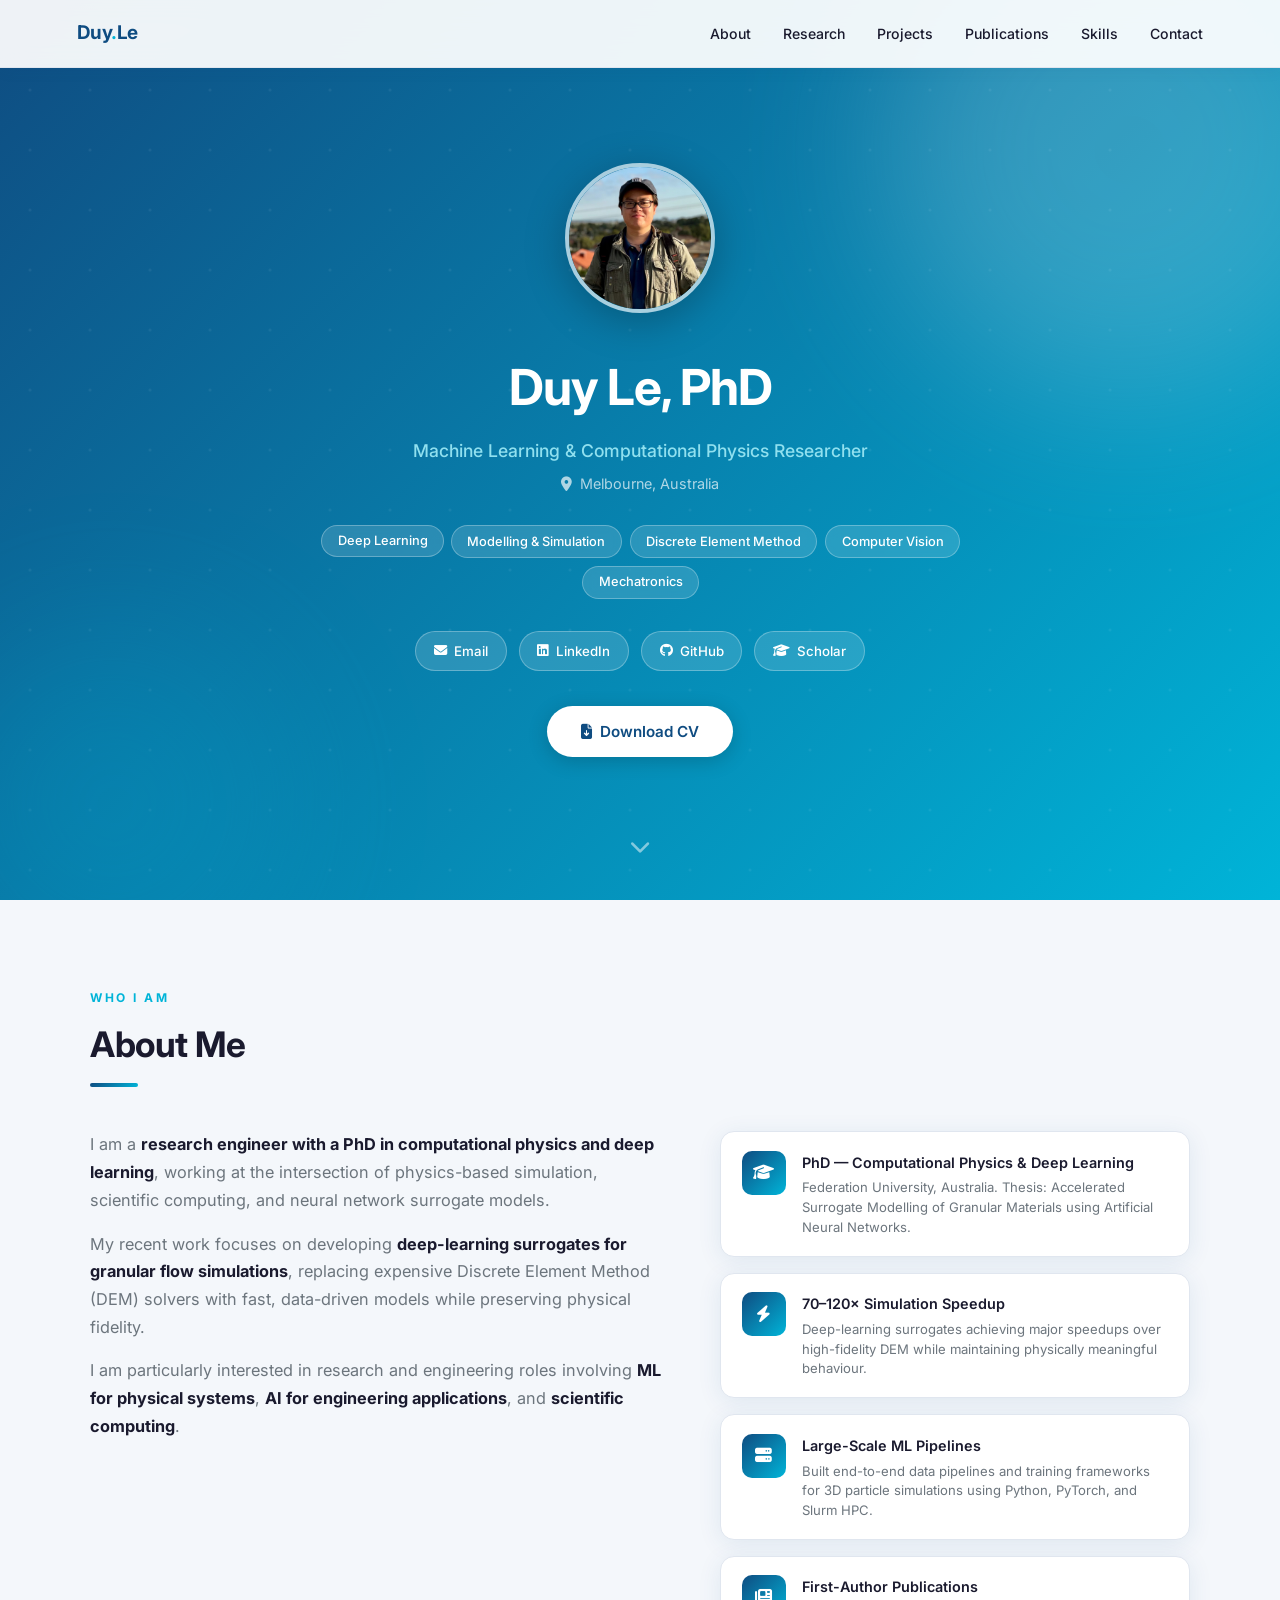
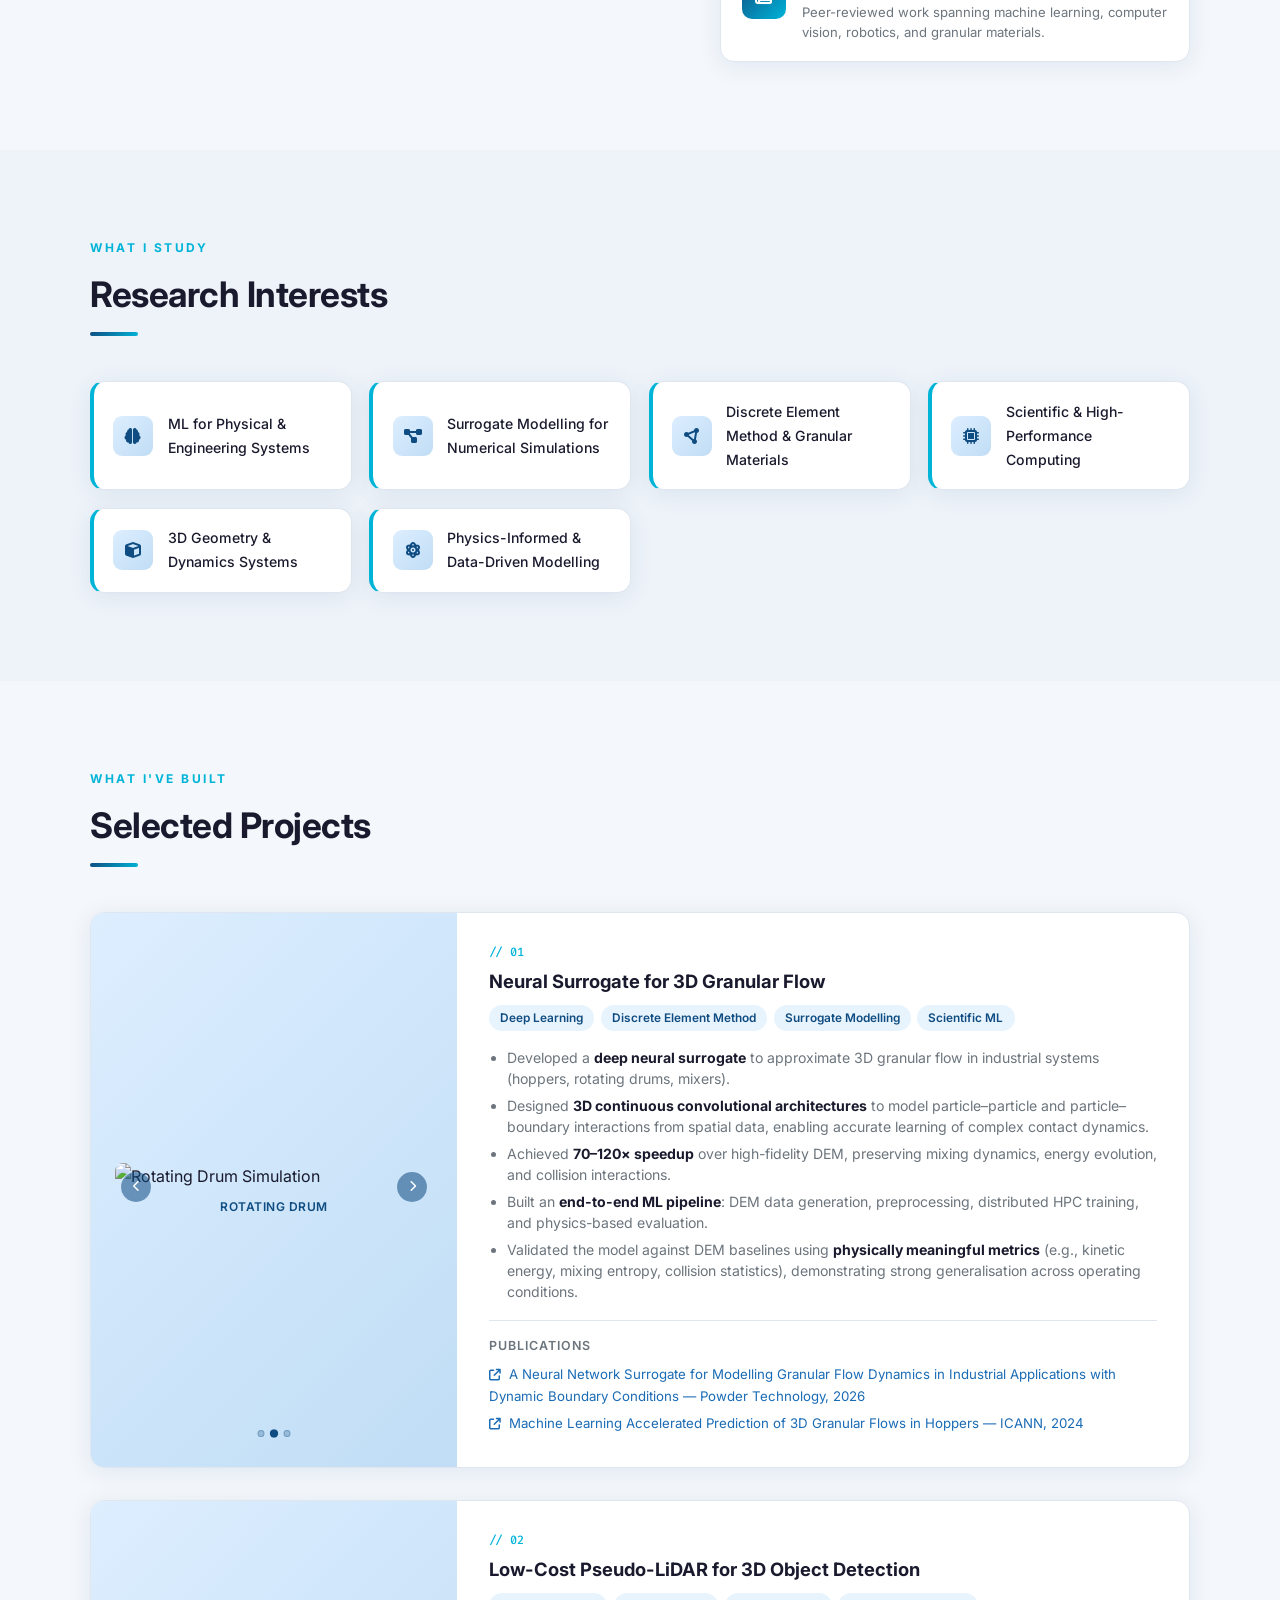
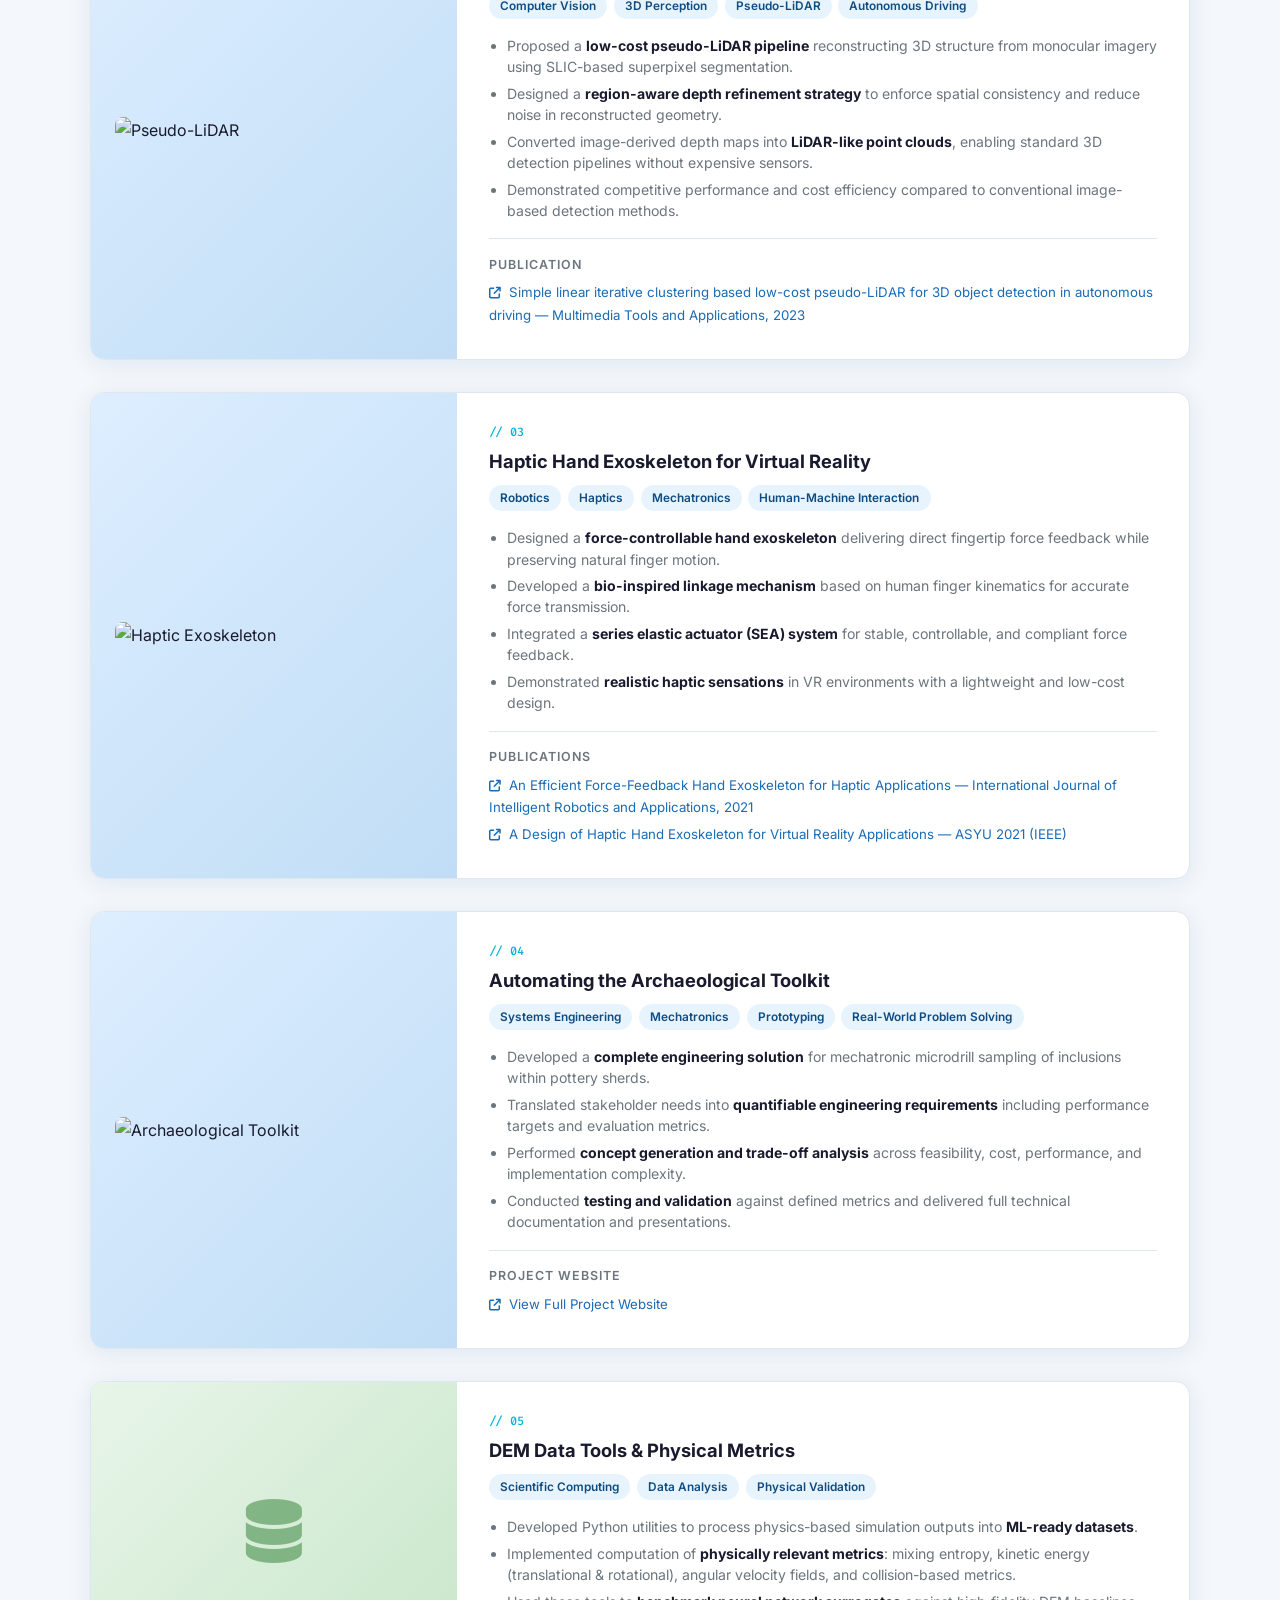
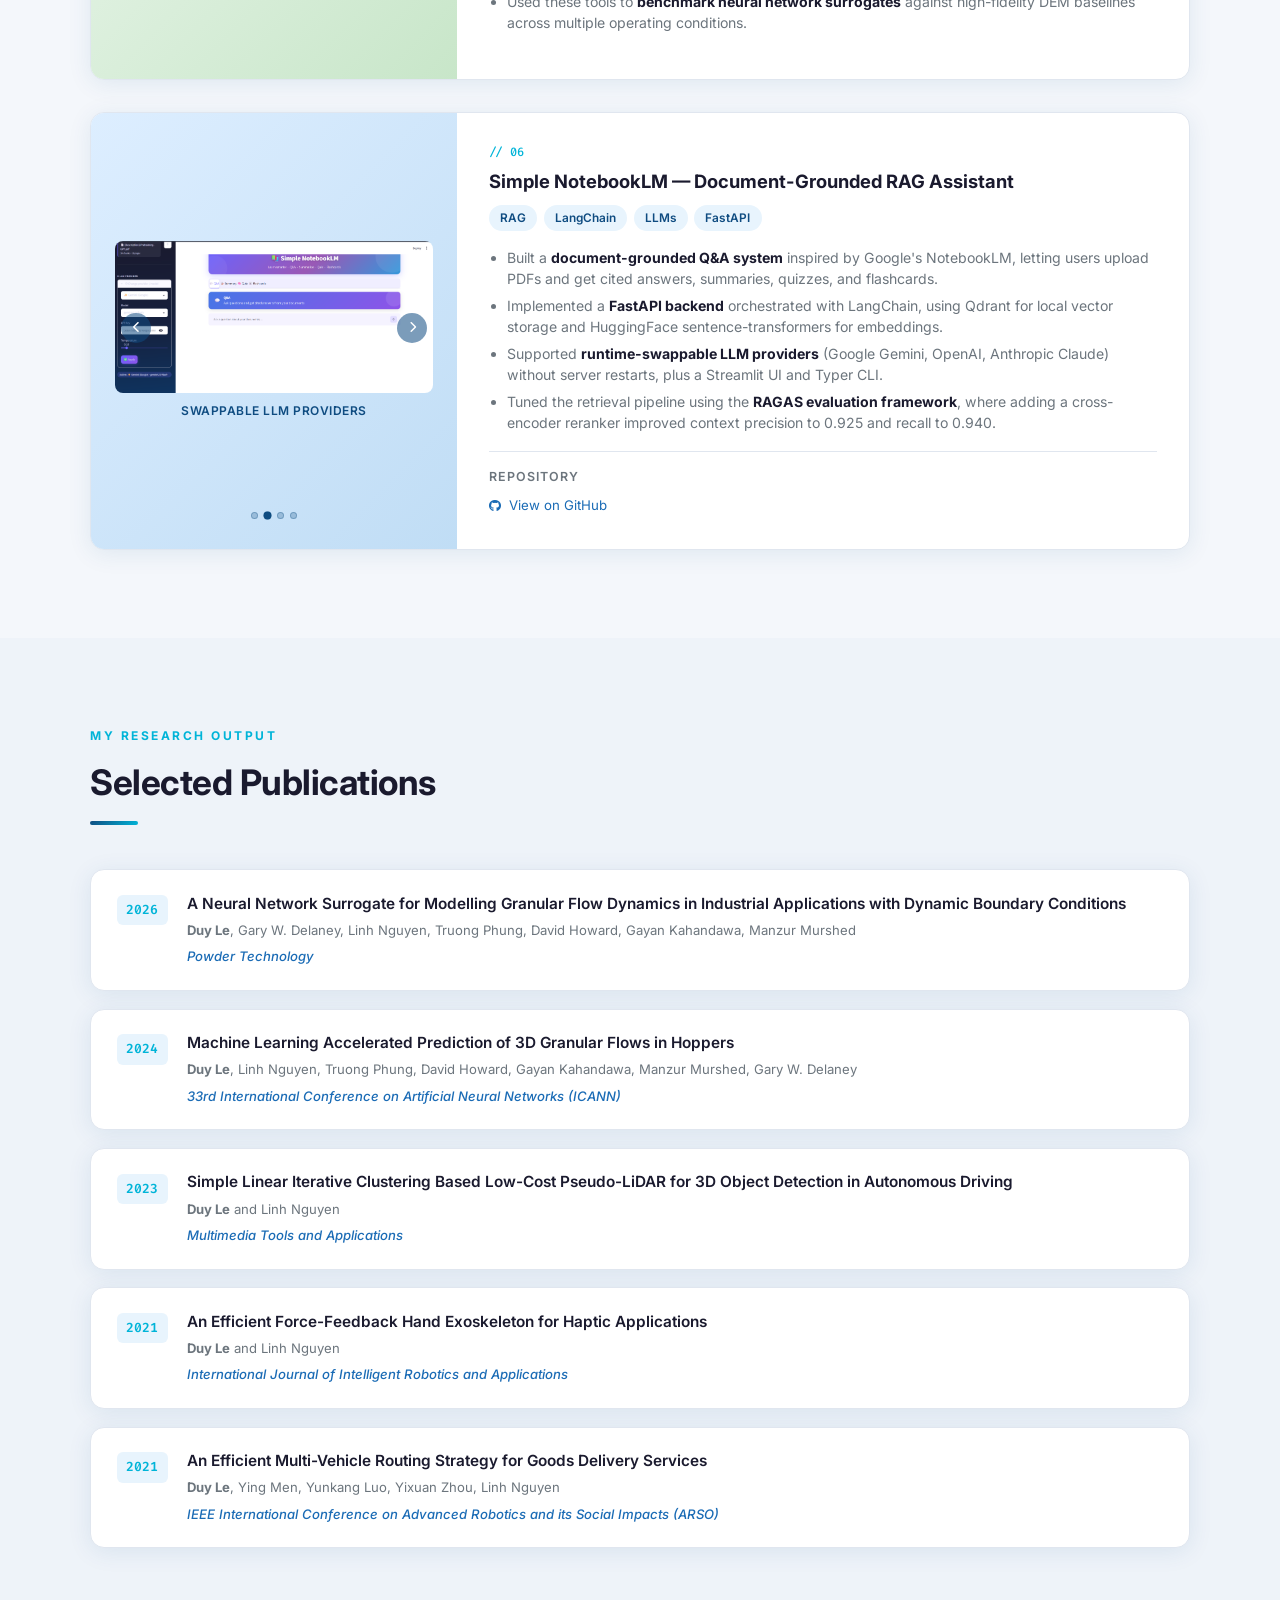
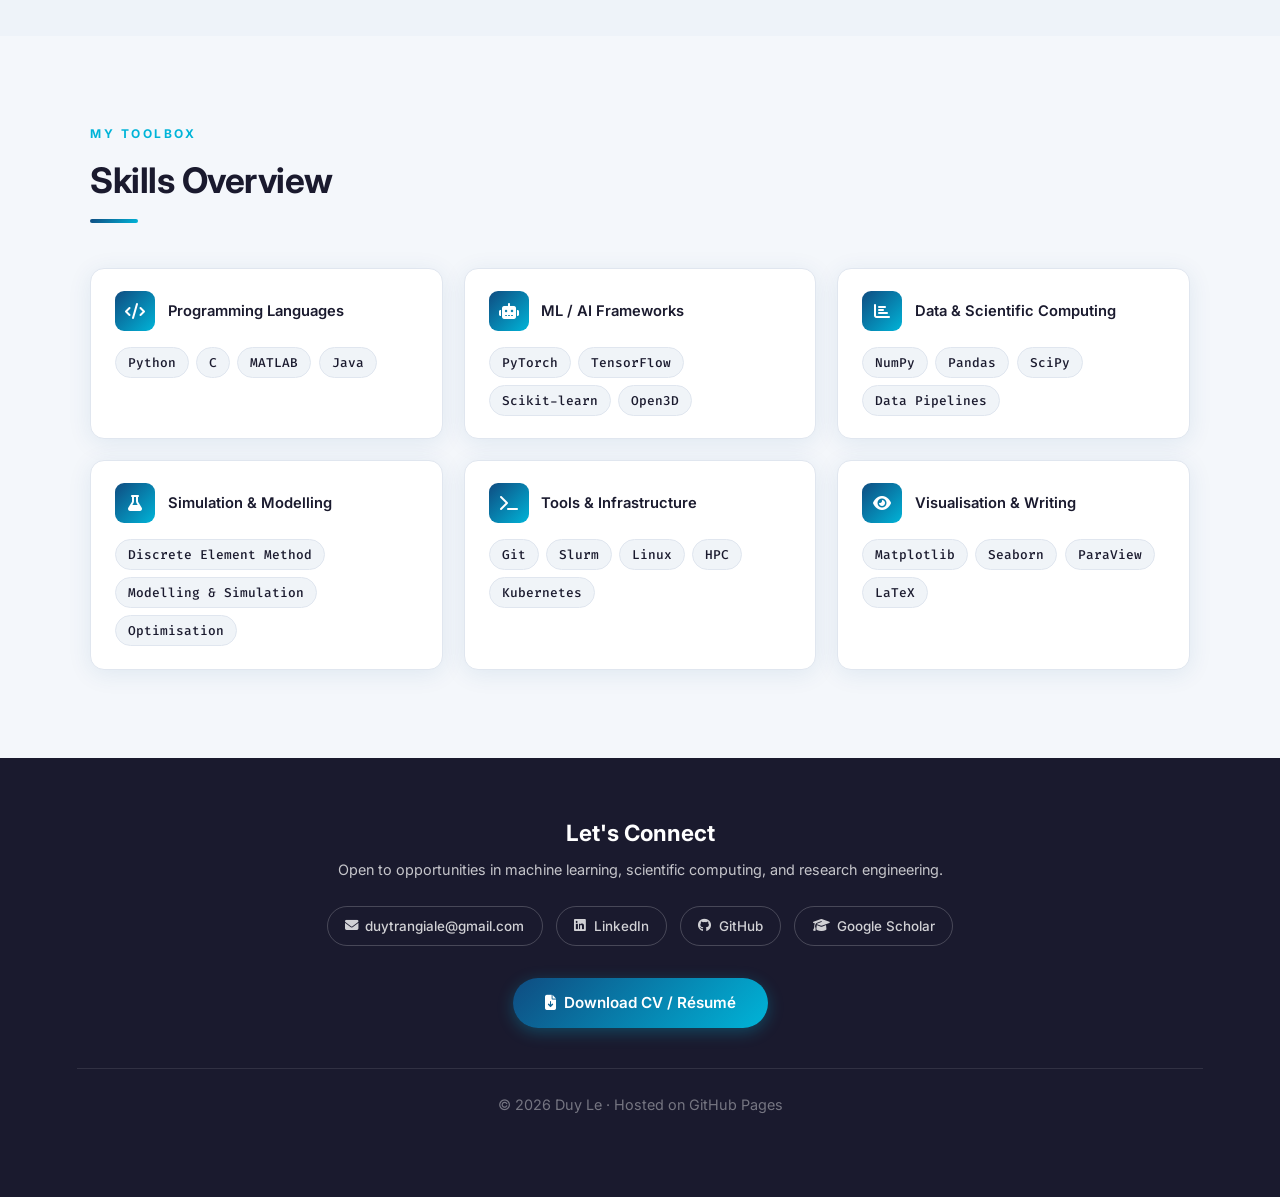
==== index.html @ 40721f09 "update projects" ====
<!DOCTYPE html>
<html lang="en">
<head>
  <meta charset="UTF-8" />
  <meta name="viewport" content="width=device-width, initial-scale=1.0"/>
  <title>Duy Le | ML & Computational Physics Researcher</title>
  <link rel="preconnect" href="https://fonts.googleapis.com">
  <link href="https://fonts.googleapis.com/css2?family=Inter:wght@300;400;500;600;700&family=Fira+Code:wght@400;500&display=swap" rel="stylesheet">
  <link rel="stylesheet" href="https://cdnjs.cloudflare.com/ajax/libs/font-awesome/6.4.0/css/all.min.css">

  <style>
    /* ========== RESET & VARIABLES ========== */
    *, *::before, *::after { box-sizing: border-box; margin: 0; padding: 0; }

    :root {
      --primary:       #0f4c81;
      --primary-light: #1a6bb5;
      --accent:        #00b4d8;
      --accent-soft:   #90e0ef;
      --bg:            #f4f7fb;
      --bg-card:       #ffffff;
      --text:          #1a1a2e;
      --text-muted:    #6c757d;
      --border:        #e0e6ef;
      --gradient:      linear-gradient(135deg, #0f4c81 0%, #00b4d8 100%);
      --shadow:        0 4px 24px rgba(15, 76, 129, 0.09);
      --shadow-hover:  0 8px 36px rgba(15, 76, 129, 0.17);
      --radius:        14px;
      --nav-height:    68px;
    }

    html { scroll-behavior: smooth; }

    body {
      font-family: 'Inter', sans-serif;
      background: var(--bg);
      color: var(--text);
      line-height: 1.7;
    }

    /* ========== CAROUSEL ========== */
    .carousel {
      position: relative;
      width: 100%;
      height: 100%;
      min-height: 220px;
      overflow: hidden;
      border-radius: 8px;
      display: flex;
      align-items: center;
      justify-content: center;
    }
    
    .carousel-slides {
      width: 100%;
      height: 100%;
      position: relative;
    }
    
    .carousel-slide {
      display: none;
      flex-direction: column;
      align-items: center;
      justify-content: center;
      width: 100%;
      height: 100%;
      animation: fadeSlide 0.4s ease;
    }
    .carousel-slide.active { display: flex; }
    
    @keyframes fadeSlide {
      from { opacity: 0; transform: scale(0.97); }
      to   { opacity: 1; transform: scale(1); }
    }
    
    .carousel-slide img {
      width: 100%;
      max-height: 185px;
      object-fit: cover;
      border-radius: 7px;
    }
    
    .carousel-caption {
      margin-top: 0.45rem;
      font-size: 0.75rem;
      font-weight: 600;
      color: var(--primary);
      letter-spacing: 0.5px;
      text-transform: uppercase;
    }
    
    .carousel-btn {
      position: absolute;
      top: 50%;
      transform: translateY(-60%);
      background: rgba(15, 76, 129, 0.55);
      color: #fff;
      border: none;
      border-radius: 50%;
      width: 30px; height: 30px;
      cursor: pointer;
      display: flex; align-items: center; justify-content: center;
      font-size: 0.72rem;
      transition: background 0.2s, transform 0.2s;
      z-index: 3;
    }
    .carousel-btn:hover {
      background: rgba(15, 76, 129, 0.85);
      transform: translateY(-60%) scale(1.1);
    }
    .carousel-prev { left: 6px; }
    .carousel-next { right: 6px; }
    
    .carousel-dots {
      position: absolute;
      bottom: 6px;
      left: 50%;
      transform: translateX(-50%);
      display: flex;
      gap: 6px;
      z-index: 3;
    }
    .carousel-dot {
      width: 7px; height: 7px;
      border-radius: 50%;
      background: rgba(15, 76, 129, 0.25);
      cursor: pointer;
      transition: background 0.2s, transform 0.2s;
      border: 1px solid rgba(15, 76, 129, 0.3);
    }
    .carousel-dot.active {
      background: var(--primary);
      transform: scale(1.2);
    }
    .carousel-dot:hover { background: var(--accent); }

    /* ========== NAVBAR ========== */
    nav {
      position: fixed;
      top: 0; left: 0; right: 0;
      z-index: 1000;
      height: var(--nav-height);
      background: rgba(255,255,255,0.93);
      backdrop-filter: blur(14px);
      border-bottom: 1px solid var(--border);
      display: flex;
      align-items: center;
      justify-content: space-between;
      padding: 0 6%;
      box-shadow: 0 2px 16px rgba(15,76,129,0.06);
      transition: box-shadow 0.3s;
    }

    .nav-logo {
      font-weight: 700;
      font-size: 1.18rem;
      color: var(--primary);
      text-decoration: none;
      letter-spacing: -0.5px;
    }
    .nav-logo span { color: var(--accent); }

    .nav-links { display: flex; gap: 2rem; list-style: none; }
    .nav-links a {
      color: var(--text);
      text-decoration: none;
      font-size: 0.88rem;
      font-weight: 500;
      transition: color 0.2s;
      position: relative;
      padding-bottom: 2px;
    }
    .nav-links a::after {
      content: '';
      position: absolute;
      bottom: -2px; left: 0; right: 0;
      height: 2px;
      background: var(--accent);
      transform: scaleX(0);
      transform-origin: left;
      transition: transform 0.25s;
    }
    .nav-links a:hover { color: var(--accent); }
    .nav-links a:hover::after { transform: scaleX(1); }

    .nav-hamburger {
      display: none;
      flex-direction: column;
      gap: 5px;
      cursor: pointer;
      background: none;
      border: none;
      padding: 4px;
    }
    .nav-hamburger span {
      display: block;
      width: 24px; height: 2px;
      background: var(--text);
      border-radius: 2px;
      transition: 0.3s;
    }

    /* ========== HERO ========== */
    .hero {
      min-height: 100vh;
      background: var(--gradient);
      display: flex;
      align-items: center;
      justify-content: center;
      text-align: center;
      padding: calc(var(--nav-height) + 3rem) 5% 6rem;
      position: relative;
      overflow: hidden;
    }

    .hero::before {
      content: '';
      position: absolute;
      inset: 0;
      background: url("data:image/svg+xml,%3Csvg width='60' height='60' viewBox='0 0 60 60' xmlns='http://www.w3.org/2000/svg'%3E%3Cg fill='none'%3E%3Ccircle cx='30' cy='30' r='1.5' fill='%23ffffff' fill-opacity='0.06'/%3E%3C/g%3E%3C/svg%3E");
    }

    .hero-blob {
      position: absolute;
      border-radius: 50%;
      filter: blur(80px);
      opacity: 0.18;
    }
    .hero-blob-1 { width: 500px; height: 500px; background: #fff; top: -100px; right: -100px; }
    .hero-blob-2 { width: 350px; height: 350px; background: #00b4d8; bottom: -80px; left: -60px; }

    .hero-content { position: relative; z-index: 1; max-width: 760px; }

    .hero-avatar {
      width: 150px; height: 150px;
      border-radius: 50%;
      border: 4px solid rgba(255,255,255,0.65);
      box-shadow: 0 8px 40px rgba(0,0,0,0.25);
      margin-bottom: 1.5rem;
      object-fit: cover;
      transition: transform 0.3s;
    }
    .hero-avatar:hover { transform: scale(1.04); }

    .hero h1 {
      font-size: clamp(2rem, 5vw, 3.1rem);
      font-weight: 700;
      color: #fff;
      margin-bottom: 0.4rem;
      letter-spacing: -1px;
    }

    .hero-title {
      font-size: 1.1rem;
      color: var(--accent-soft);
      font-weight: 500;
      margin-bottom: 0.4rem;
    }

    .hero-location {
      color: rgba(255,255,255,0.68);
      font-size: 0.9rem;
      margin-bottom: 1.8rem;
    }
    .hero-location i { margin-right: 4px; }

    .hero-badges {
      display: flex;
      flex-wrap: wrap;
      gap: 0.5rem;
      justify-content: center;
      margin-bottom: 2rem;
    }

    .badge {
      background: rgba(255,255,255,0.14);
      color: #fff;
      border: 1px solid rgba(255,255,255,0.28);
      padding: 0.28rem 0.95rem;
      border-radius: 999px;
      font-size: 0.8rem;
      font-weight: 500;
      backdrop-filter: blur(6px);
    }

    .hero-socials {
      display: flex;
      gap: 0.75rem;
      justify-content: center;
      flex-wrap: wrap;
      margin-bottom: 2.2rem;
    }

    .social-btn {
      display: inline-flex;
      align-items: center;
      gap: 0.45rem;
      background: rgba(255,255,255,0.14);
      color: #fff;
      text-decoration: none;
      padding: 0.5rem 1.1rem;
      border-radius: 999px;
      font-size: 0.83rem;
      font-weight: 500;
      border: 1px solid rgba(255,255,255,0.28);
      transition: background 0.2s, transform 0.2s;
    }
    .social-btn:hover { background: rgba(255,255,255,0.26); transform: translateY(-2px); }

    .hero-cta {
      display: inline-flex;
      align-items: center;
      gap: 0.5rem;
      background: #fff;
      color: var(--primary);
      text-decoration: none;
      padding: 0.78rem 2.1rem;
      border-radius: 999px;
      font-weight: 600;
      font-size: 0.95rem;
      box-shadow: 0 4px 20px rgba(0,0,0,0.18);
      transition: transform 0.2s, box-shadow 0.2s;
    }
    .hero-cta:hover { transform: translateY(-2px); box-shadow: 0 8px 28px rgba(0,0,0,0.22); }

    .scroll-indicator {
      position: absolute;
      bottom: 2.2rem;
      left: 50%;
      transform: translateX(-50%);
      color: rgba(255,255,255,0.5);
      font-size: 1.3rem;
      animation: bounce 2s infinite;
    }
    @keyframes bounce {
      0%, 100% { transform: translateX(-50%) translateY(0); }
      50%       { transform: translateX(-50%) translateY(9px); }
    }

    /* ========== SECTION BASE ========== */
    section { padding: 5.5rem 6%; }
    .section-inner { max-width: 1100px; margin: 0 auto; }

    .section-label {
      font-size: 0.75rem;
      font-weight: 700;
      text-transform: uppercase;
      letter-spacing: 2.5px;
      color: var(--accent);
      margin-bottom: 0.4rem;
    }

    .section-title {
      font-size: clamp(1.6rem, 3vw, 2.2rem);
      font-weight: 700;
      color: var(--text);
      margin-bottom: 0.5rem;
      letter-spacing: -0.5px;
    }

    .section-divider {
      width: 48px; height: 4px;
      background: var(--gradient);
      border-radius: 2px;
      margin-bottom: 2.8rem;
    }

    .alt-bg { background: #eef3f9; }

    /* ========== ABOUT ========== */
    .about-grid {
      display: grid;
      grid-template-columns: 1.1fr 0.9fr;
      gap: 3.5rem;
      align-items: start;
    }

    .about-text p {
      color: var(--text-muted);
      margin-bottom: 1rem;
      font-size: 1.02rem;
    }
    .about-text strong { color: var(--text); }

    .about-highlights { display: flex; flex-direction: column; gap: 1rem; }

    .highlight-card {
      background: var(--bg-card);
      border: 1px solid var(--border);
      border-radius: var(--radius);
      padding: 1.15rem 1.3rem;
      display: flex;
      align-items: flex-start;
      gap: 1rem;
      box-shadow: var(--shadow);
      transition: transform 0.2s, box-shadow 0.2s;
    }
    .highlight-card:hover { transform: translateY(-3px); box-shadow: var(--shadow-hover); }

    .highlight-icon {
      width: 44px; height: 44px;
      border-radius: 10px;
      background: var(--gradient);
      display: flex; align-items: center; justify-content: center;
      color: #fff; font-size: 1.05rem;
      flex-shrink: 0;
    }

    .highlight-card h4 { font-size: 0.9rem; font-weight: 600; color: var(--text); margin-bottom: 0.2rem; }
    .highlight-card p  { font-size: 0.82rem; color: var(--text-muted); line-height: 1.5; }

    /* ========== RESEARCH INTERESTS ========== */
    .interests-grid {
      display: grid;
      grid-template-columns: repeat(auto-fill, minmax(240px, 1fr));
      gap: 1.1rem;
    }

    .interest-card {
      background: var(--bg-card);
      border: 1px solid var(--border);
      border-left: 4px solid var(--accent);
      border-radius: var(--radius);
      padding: 1.1rem 1.2rem;
      display: flex;
      align-items: center;
      gap: 0.9rem;
      box-shadow: var(--shadow);
      transition: transform 0.2s, box-shadow 0.2s;
    }
    .interest-card:hover { transform: translateY(-3px); box-shadow: var(--shadow-hover); }

    .interest-icon {
      width: 40px; height: 40px;
      border-radius: 9px;
      background: linear-gradient(135deg, #ddeeff, #c0ddf5);
      color: var(--primary);
      display: flex; align-items: center; justify-content: center;
      font-size: 1rem;
      flex-shrink: 0;
    }

    .interest-card span { font-size: 0.88rem; font-weight: 500; color: var(--text); }

    /* ========== PROJECTS ========== */
    .projects-grid { display: flex; flex-direction: column; gap: 2rem; }

    .project-card {
      background: var(--bg-card);
      border: 1px solid var(--border);
      border-radius: var(--radius);
      overflow: hidden;
      box-shadow: var(--shadow);
      transition: transform 0.25s, box-shadow 0.25s;
      display: grid;
      grid-template-columns: 1fr 2fr;
    }
    .project-card:hover { transform: translateY(-4px); box-shadow: var(--shadow-hover); }

    .project-media {
      background: linear-gradient(135deg, #ddeeff 0%, #c0ddf5 100%);
      display: flex;
      align-items: center;
      justify-content: center;
      padding: 1.5rem;
      min-height: 220px;
    }
    .project-media img,
    .project-media video {
      width: 100%;
      max-height: 200px;
      object-fit: cover;
      border-radius: 8px;
    }

    .project-body { padding: 1.8rem 2rem; }

    .project-number {
      font-family: 'Fira Code', monospace;
      font-size: 0.75rem;
      color: var(--accent);
      font-weight: 500;
      margin-bottom: 0.4rem;
    }

    .project-body h3 {
      font-size: 1.15rem;
      font-weight: 700;
      color: var(--text);
      margin-bottom: 0.7rem;
      line-height: 1.35;
    }

    .project-tags {
      display: flex;
      flex-wrap: wrap;
      gap: 0.4rem;
      margin-bottom: 1rem;
    }

    .tag {
      background: #e8f4fd;
      color: var(--primary);
      padding: 0.2rem 0.7rem;
      border-radius: 999px;
      font-size: 0.74rem;
      font-weight: 600;
    }

    .project-body ul {
      padding-left: 1.1rem;
      margin-bottom: 1.1rem;
    }
    .project-body ul li {
      font-size: 0.88rem;
      color: var(--text-muted);
      margin-bottom: 0.35rem;
      line-height: 1.5;
    }
    .project-body ul li strong { color: var(--text); }

    .project-pubs {
      border-top: 1px solid var(--border);
      padding-top: 0.9rem;
      margin-top: 0.5rem;
    }
    .project-pubs p {
      font-size: 0.78rem;
      font-weight: 600;
      color: var(--text-muted);
      text-transform: uppercase;
      letter-spacing: 1px;
      margin-bottom: 0.4rem;
    }
    .project-pubs a {
      display: block;
      font-size: 0.83rem;
      color: var(--primary-light);
      text-decoration: none;
      margin-bottom: 0.25rem;
      transition: color 0.2s;
    }
    .project-pubs a:hover { color: var(--accent); text-decoration: underline; }
    .project-pubs a i { margin-right: 4px; font-size: 0.75rem; }

    /* ========== PUBLICATIONS ========== */
    .pub-list { display: flex; flex-direction: column; gap: 1.1rem; }

    .pub-card {
      background: var(--bg-card);
      border: 1px solid var(--border);
      border-radius: var(--radius);
      padding: 1.4rem 1.6rem;
      box-shadow: var(--shadow);
      transition: transform 0.2s, box-shadow 0.2s, border-color 0.2s;
      display: flex;
      gap: 1.2rem;
      align-items: flex-start;
    }
    .pub-card:hover {
      transform: translateY(-2px);
      box-shadow: var(--shadow-hover);
      border-color: var(--accent);
    }

    .pub-year {
      font-family: 'Fira Code', monospace;
      font-size: 0.82rem;
      font-weight: 600;
      color: var(--accent);
      background: #e8f4fd;
      padding: 0.25rem 0.6rem;
      border-radius: 6px;
      flex-shrink: 0;
      margin-top: 0.15rem;
    }

    .pub-content h4 {
      font-size: 0.96rem;
      font-weight: 600;
      color: var(--text);
      margin-bottom: 0.3rem;
      line-height: 1.4;
    }
    .pub-content h4 a {
      color: var(--text);
      text-decoration: none;
      transition: color 0.2s;
    }
    .pub-content h4 a:hover { color: var(--primary-light); }

    .pub-content .pub-authors { font-size: 0.82rem; color: var(--text-muted); margin-bottom: 0.25rem; }
    .pub-content .pub-venue {
      font-size: 0.82rem;
      font-style: italic;
      color: var(--primary-light);
      font-weight: 500;
    }

    /* ========== SKILLS ========== */
    .skills-grid {
      display: grid;
      grid-template-columns: repeat(auto-fill, minmax(280px, 1fr));
      gap: 1.3rem;
    }

    .skill-card {
      background: var(--bg-card);
      border: 1px solid var(--border);
      border-radius: var(--radius);
      padding: 1.4rem 1.5rem;
      box-shadow: var(--shadow);
      transition: transform 0.2s, box-shadow 0.2s;
    }
    .skill-card:hover { transform: translateY(-3px); box-shadow: var(--shadow-hover); }

    .skill-card-header {
      display: flex;
      align-items: center;
      gap: 0.8rem;
      margin-bottom: 1rem;
    }

    .skill-icon {
      width: 40px; height: 40px;
      border-radius: 9px;
      background: var(--gradient);
      color: #fff;
      display: flex; align-items: center; justify-content: center;
      font-size: 1rem;
    }

    .skill-card-header h4 { font-size: 0.92rem; font-weight: 600; color: var(--text); }

    .skill-pills {
      display: flex;
      flex-wrap: wrap;
      gap: 0.45rem;
    }

    .skill-pill {
      background: #f0f4f8;
      color: var(--text);
      padding: 0.22rem 0.75rem;
      border-radius: 999px;
      font-size: 0.8rem;
      font-weight: 500;
      font-family: 'Fira Code', monospace;
      border: 1px solid var(--border);
      transition: background 0.2s, color 0.2s;
    }
    .skill-pill:hover { background: var(--accent); color: #fff; border-color: var(--accent); }

    /* ========== FOOTER ========== */
    footer {
      background: var(--text);
      color: rgba(255,255,255,0.75);
      text-align: center;
      padding: 3.5rem 6%;
    }

    footer h3 { color: #fff; font-size: 1.4rem; font-weight: 700; margin-bottom: 0.4rem; }
    footer p { font-size: 0.9rem; margin-bottom: 1.5rem; }

    .footer-links {
      display: flex;
      gap: 0.8rem;
      justify-content: center;
      flex-wrap: wrap;
      margin-bottom: 2rem;
    }

    .footer-link {
      display: inline-flex;
      align-items: center;
      gap: 0.45rem;
      color: rgba(255,255,255,0.8);
      text-decoration: none;
      padding: 0.45rem 1.1rem;
      border-radius: 999px;
      border: 1px solid rgba(255,255,255,0.2);
      font-size: 0.84rem;
      font-weight: 500;
      transition: background 0.2s, color 0.2s;
    }
    .footer-link:hover { background: var(--accent); color: #fff; border-color: var(--accent); }

    .footer-cta {
      display: inline-flex;
      align-items: center;
      gap: 0.5rem;
      background: var(--gradient);
      color: #fff;
      text-decoration: none;
      padding: 0.75rem 2rem;
      border-radius: 999px;
      font-weight: 600;
      font-size: 0.95rem;
      box-shadow: 0 4px 16px rgba(0,180,216,0.3);
      transition: transform 0.2s, box-shadow 0.2s;
      margin-bottom: 2.5rem;
    }
    .footer-cta:hover { transform: translateY(-2px); box-shadow: 0 8px 24px rgba(0,180,216,0.4); }

    .footer-bottom {
      border-top: 1px solid rgba(255,255,255,0.1);
      padding-top: 1.5rem;
      font-size: 0.8rem;
      color: rgba(255,255,255,0.4);
    }

    /* ========== BACK TO TOP ========== */
    #back-to-top {
      position: fixed;
      bottom: 2rem;
      right: 2rem;
      width: 44px; height: 44px;
      border-radius: 50%;
      background: var(--gradient);
      color: #fff;
      border: none;
      cursor: pointer;
      font-size: 1rem;
      box-shadow: 0 4px 16px rgba(15,76,129,0.3);
      display: flex; align-items: center; justify-content: center;
      opacity: 0;
      transform: translateY(10px);
      transition: opacity 0.3s, transform 0.3s;
      z-index: 999;
    }
    #back-to-top.visible { opacity: 1; transform: translateY(0); }
    #back-to-top:hover { transform: translateY(-2px); }

    /* ========== RESPONSIVE ========== */
    @media (max-width: 900px) {
      .about-grid { grid-template-columns: 1fr; gap: 2rem; }
      .project-card { grid-template-columns: 1fr; }
      .project-media { min-height: 180px; }
    }

    @media (max-width: 640px) {
      section { padding: 3.5rem 5%; }
      .nav-links { display: none; flex-direction: column; position: absolute; top: var(--nav-height); left: 0; right: 0; background: #fff; border-bottom: 1px solid var(--border); padding: 1rem 6%; gap: 1rem; box-shadow: 0 4px 16px rgba(0,0,0,0.08); }
      .nav-links.open { display: flex; }
      .nav-hamburger { display: flex; }
    }
  </style>
</head>
<body>

  <!-- ========== NAVBAR ========== -->
  <nav>
    <a href="#hero" class="nav-logo">Duy<span>.</span>Le</a>
    <ul class="nav-links" id="nav-links">
      <li><a href="#about">About</a></li>
      <li><a href="#interests">Research</a></li>
      <li><a href="#projects">Projects</a></li>
      <li><a href="#publications">Publications</a></li>
      <li><a href="#skills">Skills</a></li>
      <li><a href="#contact">Contact</a></li>
    </ul>
    <button class="nav-hamburger" id="hamburger" aria-label="Menu">
      <span></span><span></span><span></span>
    </button>
  </nav>

  <!-- ========== HERO ========== -->
  <section class="hero" id="hero">
    <div class="hero-blob hero-blob-1"></div>
    <div class="hero-blob hero-blob-2"></div>
    <div class="hero-content">
      <img src="me.jpg" alt="Duy Le" class="hero-avatar">
      <h1>Duy Le, PhD</h1>
      <p class="hero-title">Machine Learning &amp; Computational Physics Researcher</p>
      <p class="hero-location"><i class="fa-solid fa-location-dot"></i> Melbourne, Australia</p>

      <div class="hero-badges">
        <span class="badge">Deep Learning</span>
        <span class="badge">Modelling & Simulation</span>
        <span class="badge">Discrete Element Method</span>
        <span class="badge">Computer Vision</span>
        <span class="badge">Mechatronics</span>
      </div>

      <div class="hero-socials">
        <a href="mailto:duytrangiale@gmail.com" class="social-btn"><i class="fa-solid fa-envelope"></i> Email</a>
        <a href="https://www.linkedin.com/in/duytrangiale" class="social-btn" target="_blank"><i class="fa-brands fa-linkedin"></i> LinkedIn</a>
        <a href="https://github.com/duytrangiale" class="social-btn" target="_blank"><i class="fa-brands fa-github"></i> GitHub</a>
        <a href="https://scholar.google.com.au/citations?user=HEg9VbAAAAAJ" class="social-btn" target="_blank"><i class="fa-solid fa-graduation-cap"></i> Scholar</a>
      </div>

      <a href="DuyLe-Resume-github.pdf" class="hero-cta" target="_blank">
        <i class="fa-solid fa-file-arrow-down"></i> Download CV
      </a>
    </div>
    <div class="scroll-indicator"><i class="fa-solid fa-chevron-down"></i></div>
  </section>

  <!-- ========== ABOUT ========== -->
  <section id="about">
    <div class="section-inner">
      <p class="section-label">Who I Am</p>
      <h2 class="section-title">About Me</h2>
      <div class="section-divider"></div>
      <div class="about-grid">
        <div class="about-text">
          <p>
            I am a <strong>research engineer with a PhD in computational physics and deep learning</strong>,
            working at the intersection of physics-based simulation, scientific computing, and neural network
            surrogate models.
          </p>
          <p>
            My recent work focuses on developing <strong>deep-learning surrogates for granular flow simulations</strong>,
            replacing expensive Discrete Element Method (DEM) solvers with fast, data-driven models while
            preserving physical fidelity.
          </p>
          <p>
            I am particularly interested in research and engineering roles involving <strong>ML for physical systems</strong>,
            <strong>AI for engineering applications</strong>, and <strong>scientific computing</strong>.
          </p>
        </div>
        <div class="about-highlights">
          <div class="highlight-card">
            <div class="highlight-icon"><i class="fa-solid fa-graduation-cap"></i></div>
            <div>
              <h4>PhD — Computational Physics &amp; Deep Learning</h4>
              <p>Federation University, Australia. Thesis: Accelerated Surrogate Modelling of Granular Materials using Artificial Neural Networks.</p>
            </div>
          </div>
          <div class="highlight-card">
            <div class="highlight-icon"><i class="fa-solid fa-bolt"></i></div>
            <div>
              <h4>70–120× Simulation Speedup</h4>
              <p>Deep-learning surrogates achieving major speedups over high-fidelity DEM while maintaining physically meaningful behaviour.</p>
            </div>
          </div>
          <div class="highlight-card">
            <div class="highlight-icon"><i class="fa-solid fa-server"></i></div>
            <div>
              <h4>Large-Scale ML Pipelines</h4>
              <p>Built end-to-end data pipelines and training frameworks for 3D particle simulations using Python, PyTorch, and Slurm HPC.</p>
            </div>
          </div>
          <div class="highlight-card">
            <div class="highlight-icon"><i class="fa-solid fa-newspaper"></i></div>
            <div>
              <h4>First-Author Publications</h4>
              <p>Peer-reviewed work spanning machine learning, computer vision, robotics, and granular materials.</p>
            </div>
          </div>
        </div>
      </div>
    </div>
  </section>

  <!-- ========== RESEARCH INTERESTS ========== -->
  <section id="interests" class="alt-bg">
    <div class="section-inner">
      <p class="section-label">What I Study</p>
      <h2 class="section-title">Research Interests</h2>
      <div class="section-divider"></div>
      <div class="interests-grid">
        <div class="interest-card">
          <div class="interest-icon"><i class="fa-solid fa-brain"></i></div>
          <span>ML for Physical &amp; Engineering Systems</span>
        </div>
        <div class="interest-card">
          <div class="interest-icon"><i class="fa-solid fa-diagram-project"></i></div>
          <span>Surrogate Modelling for Numerical Simulations</span>
        </div>
        <div class="interest-card">
          <div class="interest-icon"><i class="fa-solid fa-circle-nodes"></i></div>
          <span>Discrete Element Method &amp; Granular Materials</span>
        </div>
        <div class="interest-card">
          <div class="interest-icon"><i class="fa-solid fa-microchip"></i></div>
          <span>Scientific &amp; High-Performance Computing</span>
        </div>
        <div class="interest-card">
          <div class="interest-icon"><i class="fa-solid fa-cube"></i></div>
          <span>3D Geometry &amp; Dynamics Systems</span>
        </div>
        <div class="interest-card">
          <div class="interest-icon"><i class="fa-solid fa-atom"></i></div>
          <span>Physics-Informed &amp; Data-Driven Modelling</span>
        </div>
      </div>
    </div>
  </section>

  <!-- ========== PROJECTS ========== -->
  <section id="projects">
    <div class="section-inner">
      <p class="section-label">What I've Built</p>
      <h2 class="section-title">Selected Projects</h2>
      <div class="section-divider"></div>
      <div class="projects-grid">

        <!-- Project 1 -->
        <div class="project-card">
        <div class="project-media">
          <div class="carousel" id="carousel-1">
      
            <div class="carousel-slides">
              <div class="carousel-slide active">
                <img src="assets/hopper.gif" alt="Hopper Simulation">
                <span class="carousel-caption">Hopper</span>
              </div>
              <div class="carousel-slide">
                <img src="assets/drum.gif" alt="Rotating Drum Simulation">
                <span class="carousel-caption">Rotating Drum</span>
              </div>
              <div class="carousel-slide">
                <img src="assets/large_mixer.gif" alt="Large Mixer Simulation">
                <span class="carousel-caption">Large Mixer</span>
              </div>
            </div>
      
            <button class="carousel-btn carousel-prev" onclick="moveCarousel('carousel-1', -1)">
              <i class="fa-solid fa-chevron-left"></i>
            </button>
            <button class="carousel-btn carousel-next" onclick="moveCarousel('carousel-1', 1)">
              <i class="fa-solid fa-chevron-right"></i>
            </button>
      
            <div class="carousel-dots">
              <span class="carousel-dot active" onclick="goToSlide('carousel-1', 0)"></span>
              <span class="carousel-dot"        onclick="goToSlide('carousel-1', 1)"></span>
              <span class="carousel-dot"        onclick="goToSlide('carousel-1', 2)"></span>
            </div>
      
          </div>
        </div>
        <div class="project-body">
            <p class="project-number">// 01</p>
            <h3>Neural Surrogate for 3D Granular Flow</h3>
            <div class="project-tags">
              <span class="tag">Deep Learning</span>
              <span class="tag">Discrete Element Method</span>
              <span class="tag">Surrogate Modelling</span>
              <span class="tag">Scientific ML</span>
            </div>
            <ul>
              <li>Developed a <strong>deep neural surrogate</strong> to approximate 3D granular flow in industrial systems (hoppers, rotating drums, mixers).</li>
              <li>Designed <strong>3D continuous convolutional architectures</strong> to model particle–particle and particle–boundary interactions from spatial data, enabling accurate learning of complex contact dynamics.</li>
              <li>Achieved <strong>70–120× speedup</strong> over high-fidelity DEM, preserving mixing dynamics, energy evolution, and collision interactions.</li>
              <li>Built an <strong>end-to-end ML pipeline</strong>: DEM data generation, preprocessing, distributed HPC training, and physics-based evaluation.</li>
              <li>Validated the model against DEM baselines using <strong>physically meaningful metrics</strong> (e.g., kinetic energy, mixing entropy, collision statistics), demonstrating strong generalisation across operating conditions.</li>
            </ul>
            <div class="project-pubs">
              <p>Publications</p>
              <a href="https://doi.org/10.1016/j.powtec.2026.122258" target="_blank">
                <i class="fa-solid fa-arrow-up-right-from-square"></i>
                A Neural Network Surrogate for Modelling Granular Flow Dynamics in Industrial Applications with Dynamic Boundary Conditions — Powder Technology, 2026
              </a>
              <a href="https://link.springer.com/chapter/10.1007/978-3-031-72356-8_22" target="_blank">
                <i class="fa-solid fa-arrow-up-right-from-square"></i>
                Machine Learning Accelerated Prediction of 3D Granular Flows in Hoppers — ICANN, 2024
              </a>
            </div>
          </div>
        </div>

        <!-- Project 2 -->
        <div class="project-card">
          <div class="project-media">
            <img src="assets/pseudo_lidar.jpg" alt="Pseudo-LiDAR">
          </div>
          <div class="project-body">
            <p class="project-number">// 02</p>
            <h3>Low-Cost Pseudo-LiDAR for 3D Object Detection</h3>
            <div class="project-tags">
              <span class="tag">Computer Vision</span>
              <span class="tag">3D Perception</span>
              <span class="tag">Pseudo-LiDAR</span>
              <span class="tag">Autonomous Driving</span>
            </div>
            <ul>
              <li>Proposed a <strong>low-cost pseudo-LiDAR pipeline</strong> reconstructing 3D structure from monocular imagery using SLIC-based superpixel segmentation.</li>
              <li>Designed a <strong>region-aware depth refinement strategy</strong> to enforce spatial consistency and reduce noise in reconstructed geometry.</li>
              <li>Converted image-derived depth maps into <strong>LiDAR-like point clouds</strong>, enabling standard 3D detection pipelines without expensive sensors.</li>
              <li>Demonstrated competitive performance and cost efficiency compared to conventional image-based detection methods.</li>
            </ul>
            <div class="project-pubs">
              <p>Publication</p>
              <a href="https://link.springer.com/article/10.1007/s11042-023-14439-5" target="_blank">
                <i class="fa-solid fa-arrow-up-right-from-square"></i>
                Simple linear iterative clustering based low-cost pseudo-LiDAR for 3D object detection in autonomous driving — Multimedia Tools and Applications, 2023
              </a>
            </div>
          </div>
        </div>

        <!-- Project 3 -->
        <div class="project-card">
          <div class="project-media">
            <img src="assets/Exoskeleton.png" alt="Haptic Exoskeleton">
          </div>
          <div class="project-body">
            <p class="project-number">// 03</p>
            <h3>Haptic Hand Exoskeleton for Virtual Reality</h3>
            <div class="project-tags">
              <span class="tag">Robotics</span>
              <span class="tag">Haptics</span>
              <span class="tag">Mechatronics</span>
              <span class="tag">Human-Machine Interaction</span>
            </div>
            <ul>
              <li>Designed a <strong>force-controllable hand exoskeleton</strong> delivering direct fingertip force feedback while preserving natural finger motion.</li>
              <li>Developed a <strong>bio-inspired linkage mechanism</strong> based on human finger kinematics for accurate force transmission.</li>
              <li>Integrated a <strong>series elastic actuator (SEA) system</strong> for stable, controllable, and compliant force feedback.</li>
              <li>Demonstrated <strong>realistic haptic sensations</strong> in VR environments with a lightweight and low-cost design.</li>
            </ul>
            <div class="project-pubs">
              <p>Publications</p>
              <a href="https://link.springer.com/article/10.1007/s41315-021-00197-w" target="_blank">
                <i class="fa-solid fa-arrow-up-right-from-square"></i>
                An Efficient Force-Feedback Hand Exoskeleton for Haptic Applications — International Journal of Intelligent Robotics and Applications, 2021
              </a>
              <a href="https://ieeexplore.ieee.org/abstract/document/9598981" target="_blank">
                <i class="fa-solid fa-arrow-up-right-from-square"></i>
                A Design of Haptic Hand Exoskeleton for Virtual Reality Applications — ASYU 2021 (IEEE)
              </a>
            </div>
          </div>
        </div>

        <!-- Project 4 -->
        <div class="project-card">
          <div class="project-media">
            <img src="assets/Capstone.gif" alt="Archaeological Toolkit">
          </div>
          <div class="project-body">
            <p class="project-number">// 04</p>
            <h3>Automating the Archaeological Toolkit</h3>
            <div class="project-tags">
              <span class="tag">Systems Engineering</span>
              <span class="tag">Mechatronics</span>
              <span class="tag">Prototyping</span>
              <span class="tag">Real-World Problem Solving</span>
            </div>
            <ul>
              <li>Developed a <strong>complete engineering solution</strong> for mechatronic microdrill sampling of inclusions within pottery sherds.</li>
              <li>Translated stakeholder needs into <strong>quantifiable engineering requirements</strong> including performance targets and evaluation metrics.</li>
              <li>Performed <strong>concept generation and trade-off analysis</strong> across feasibility, cost, performance, and implementation complexity.</li>
              <li>Conducted <strong>testing and validation</strong> against defined metrics and delivered full technical documentation and presentations.</li>
            </ul>

            <div class="project-pubs">
              <p>Project Website</p>
              <a href="https://sites.google.com/view/engn8170-group-project-topic1/home" target="_blank">
                <i class="fa-solid fa-arrow-up-right-from-square"></i>
                View Full Project Website
              </a>
            </div>
          </div>
        </div>

        <!-- Project 5 -->
        <div class="project-card">
          <div class="project-media" style="background: linear-gradient(135deg, #e8f5e9, #c8e6c9); justify-content: center; align-items: center;">
            <i class="fa-solid fa-database" style="font-size: 4rem; color: #2e7d32; opacity: 0.5;"></i>
          </div>
          <div class="project-body">
            <p class="project-number">// 05</p>
            <h3>DEM Data Tools &amp; Physical Metrics</h3>
            <div class="project-tags">
              <span class="tag">Scientific Computing</span>
              <span class="tag">Data Analysis</span>
              <span class="tag">Physical Validation</span>
            </div>
            <ul>
              <li>Developed Python utilities to process physics-based simulation outputs into <strong>ML-ready datasets</strong>.</li>
              <li>Implemented computation of <strong>physically relevant metrics</strong>: mixing entropy, kinetic energy (translational &amp; rotational), angular velocity fields, and collision-based metrics.</li>
              <li>Used these tools to <strong>benchmark neural network surrogates</strong> against high-fidelity DEM baselines across multiple operating conditions.</li>
            </ul>
          </div>
        </div>

        <!-- Project 6 -->
        <div class="project-card">
        <div class="project-media">
          <div class="carousel" id="carousel-6">

            <div class="carousel-slides">
              <div class="carousel-slide active">
                <img src="assets/simple_notebooklm_1.png" alt="Simple NotebookLM Q&amp;A Interface">
                <span class="carousel-caption">Grounded Q&amp;A</span>
              </div>
              <div class="carousel-slide">
                <img src="assets/simple_notebooklm_2.png" alt="Simple NotebookLM LLM Provider Settings">
                <span class="carousel-caption">Swappable LLM Providers</span>
              </div>
              <div class="carousel-slide">
                <img src="assets/simple_notebooklm_3.png" alt="Simple NotebookLM Quiz Generation">
                <span class="carousel-caption">Auto-Generated Quiz</span>
              </div>
              <div class="carousel-slide">
                <img src="assets/simple_notebooklm_4.png" alt="Simple NotebookLM Flashcards">
                <span class="carousel-caption">Flashcards</span>
              </div>
            </div>

            <button class="carousel-btn carousel-prev" onclick="moveCarousel('carousel-6', -1)">
              <i class="fa-solid fa-chevron-left"></i>
            </button>
            <button class="carousel-btn carousel-next" onclick="moveCarousel('carousel-6', 1)">
              <i class="fa-solid fa-chevron-right"></i>
            </button>

            <div class="carousel-dots">
              <span class="carousel-dot active" onclick="goToSlide('carousel-6', 0)"></span>
              <span class="carousel-dot"        onclick="goToSlide('carousel-6', 1)"></span>
              <span class="carousel-dot"        onclick="goToSlide('carousel-6', 2)"></span>
              <span class="carousel-dot"        onclick="goToSlide('carousel-6', 3)"></span>
            </div>

          </div>
        </div>
          <div class="project-body">
            <p class="project-number">// 06</p>
            <h3>Simple NotebookLM — Document-Grounded RAG Assistant</h3>
            <div class="project-tags">
              <span class="tag">RAG</span>
              <span class="tag">LangChain</span>
              <span class="tag">LLMs</span>
              <span class="tag">FastAPI</span>
            </div>
            <ul>
              <li>Built a <strong>document-grounded Q&amp;A system</strong> inspired by Google's NotebookLM, letting users upload PDFs and get cited answers, summaries, quizzes, and flashcards.</li>
              <li>Implemented a <strong>FastAPI backend</strong> orchestrated with LangChain, using Qdrant for local vector storage and HuggingFace sentence-transformers for embeddings.</li>
              <li>Supported <strong>runtime-swappable LLM providers</strong> (Google Gemini, OpenAI, Anthropic Claude) without server restarts, plus a Streamlit UI and Typer CLI.</li>
              <li>Tuned the retrieval pipeline using the <strong>RAGAS evaluation framework</strong>, where adding a cross-encoder reranker improved context precision to 0.925 and recall to 0.940.</li>
            </ul>
            <div class="project-pubs">
              <p>Repository</p>
              <a href="https://github.com/duytrangiale/simple_notebooklm" target="_blank">
                <i class="fa-brands fa-github"></i>
                View on GitHub
              </a>
            </div>
          </div>
        </div>

      </div>
    </div>
  </section>

  <!-- ========== PUBLICATIONS ========== -->
  <section id="publications" class="alt-bg">
    <div class="section-inner">
      <p class="section-label">My Research Output</p>
      <h2 class="section-title">Selected Publications</h2>
      <div class="section-divider"></div>
      <div class="pub-list">

        <div class="pub-card">
          <span class="pub-year">2026</span>
          <div class="pub-content">
            <h4>
              <a href="https://doi.org/10.1016/j.powtec.2026.122258" target="_blank">
                A Neural Network Surrogate for Modelling Granular Flow Dynamics in Industrial Applications with Dynamic Boundary Conditions
              </a>
            </h4>
            <p class="pub-authors"><strong>Duy Le</strong>, Gary W. Delaney, Linh Nguyen, Truong Phung, David Howard, Gayan Kahandawa, Manzur Murshed</p>
            <p class="pub-venue">Powder Technology</p>
          </div>
        </div>

        <div class="pub-card">
          <span class="pub-year">2024</span>
          <div class="pub-content">
            <h4>
              <a href="https://link.springer.com/chapter/10.1007/978-3-031-72356-8_22" target="_blank">
                Machine Learning Accelerated Prediction of 3D Granular Flows in Hoppers
              </a>
            </h4>
            <p class="pub-authors"><strong>Duy Le</strong>, Linh Nguyen, Truong Phung, David Howard, Gayan Kahandawa, Manzur Murshed, Gary W. Delaney</p>
            <p class="pub-venue">33rd International Conference on Artificial Neural Networks (ICANN)</p>
          </div>
        </div>

        <div class="pub-card">
          <span class="pub-year">2023</span>
          <div class="pub-content">
            <h4>
              <a href="https://link.springer.com/article/10.1007/s11042-023-14439-5" target="_blank">
                Simple Linear Iterative Clustering Based Low-Cost Pseudo-LiDAR for 3D Object Detection in Autonomous Driving
              </a>
            </h4>
            <p class="pub-authors"><strong>Duy Le</strong> and Linh Nguyen</p>
            <p class="pub-venue">Multimedia Tools and Applications</p>
          </div>
        </div>

        <div class="pub-card">
          <span class="pub-year">2021</span>
          <div class="pub-content">
            <h4>
              <a href="https://link.springer.com/article/10.1007/s41315-021-00197-w" target="_blank">
                An Efficient Force-Feedback Hand Exoskeleton for Haptic Applications
              </a>
            </h4>
            <p class="pub-authors"><strong>Duy Le</strong> and Linh Nguyen</p>
            <p class="pub-venue">International Journal of Intelligent Robotics and Applications</p>
          </div>
        </div>

        <div class="pub-card">
          <span class="pub-year">2021</span>
          <div class="pub-content">
            <h4>
              <a href="https://ieeexplore.ieee.org/abstract/document/9541547" target="_blank">
                An Efficient Multi-Vehicle Routing Strategy for Goods Delivery Services
              </a>
            </h4>
            <p class="pub-authors"><strong>Duy Le</strong>, Ying Men, Yunkang Luo, Yixuan Zhou, Linh Nguyen</p>
            <p class="pub-venue">IEEE International Conference on Advanced Robotics and its Social Impacts (ARSO)</p>
          </div>
        </div>

      </div>
    </div>
  </section>

  <!-- ========== SKILLS ========== -->
  <section id="skills">
    <div class="section-inner">
      <p class="section-label">My Toolbox</p>
      <h2 class="section-title">Skills Overview</h2>
      <div class="section-divider"></div>
      <div class="skills-grid">

        <div class="skill-card">
          <div class="skill-card-header">
            <div class="skill-icon"><i class="fa-solid fa-code"></i></div>
            <h4>Programming Languages</h4>
          </div>
          <div class="skill-pills">
            <span class="skill-pill">Python</span>
            <span class="skill-pill">C</span>
            <span class="skill-pill">MATLAB</span>
            <span class="skill-pill">Java</span>
          </div>
        </div>

        <div class="skill-card">
          <div class="skill-card-header">
            <div class="skill-icon"><i class="fa-solid fa-robot"></i></div>
            <h4>ML / AI Frameworks</h4>
          </div>
          <div class="skill-pills">
            <span class="skill-pill">PyTorch</span>
            <span class="skill-pill">TensorFlow</span>
            <span class="skill-pill">Scikit-learn</span>
            <span class="skill-pill">Open3D</span>
          </div>
        </div>

        <div class="skill-card">
          <div class="skill-card-header">
            <div class="skill-icon"><i class="fa-solid fa-chart-bar"></i></div>
            <h4>Data &amp; Scientific Computing</h4>
          </div>
          <div class="skill-pills">
            <span class="skill-pill">NumPy</span>
            <span class="skill-pill">Pandas</span>
            <span class="skill-pill">SciPy</span>
            <span class="skill-pill">Data Pipelines</span>
          </div>
        </div>

        <div class="skill-card">
          <div class="skill-card-header">
            <div class="skill-icon"><i class="fa-solid fa-flask"></i></div>
            <h4>Simulation &amp; Modelling</h4>
          </div>
          <div class="skill-pills">
            <span class="skill-pill">Discrete Element Method</span>
            <span class="skill-pill">Modelling & Simulation</span>
            <span class="skill-pill">Optimisation</span>
          </div>
        </div>

        <div class="skill-card">
          <div class="skill-card-header">
            <div class="skill-icon"><i class="fa-solid fa-terminal"></i></div>
            <h4>Tools &amp; Infrastructure</h4>
          </div>
          <div class="skill-pills">
            <span class="skill-pill">Git</span>
            <span class="skill-pill">Slurm</span>
            <span class="skill-pill">Linux</span>
            <span class="skill-pill">HPC</span>
            <span class="skill-pill">Kubernetes</span>
          </div>
        </div>

        <div class="skill-card">
          <div class="skill-card-header">
            <div class="skill-icon"><i class="fa-solid fa-eye"></i></div>
            <h4>Visualisation &amp; Writing</h4>
          </div>
          <div class="skill-pills">
            <span class="skill-pill">Matplotlib</span>
            <span class="skill-pill">Seaborn</span>
            <span class="skill-pill">ParaView</span>
            <span class="skill-pill">LaTeX</span>
          </div>
        </div>

      </div>
    </div>
  </section>

  <!-- ========== FOOTER / CONTACT ========== -->
  <footer id="contact">
    <h3>Let's Connect</h3>
    <p>Open to opportunities in machine learning, scientific computing, and research engineering.</p>
    <div class="footer-links">
      <a href="mailto:duytrangiale@gmail.com" class="footer-link"><i class="fa-solid fa-envelope"></i> duytrangiale@gmail.com</a>
      <a href="https://www.linkedin.com/in/duytrangiale" class="footer-link" target="_blank"><i class="fa-brands fa-linkedin"></i> LinkedIn</a>
      <a href="https://github.com/duytrangiale" class="footer-link" target="_blank"><i class="fa-brands fa-github"></i> GitHub</a>
      <a href="https://scholar.google.com.au/citations?user=HEg9VbAAAAAJ" class="footer-link" target="_blank"><i class="fa-solid fa-graduation-cap"></i> Google Scholar</a>
    </div>
    <a href="DuyLe-Resume-github.pdf" class="footer-cta" target="_blank">
      <i class="fa-solid fa-file-arrow-down"></i> Download CV / Résumé
    </a>
    <div class="footer-bottom">
      <p>© 2026 Duy Le · Hosted on GitHub Pages</p>
    </div>
  </footer>

  <!-- ========== BACK TO TOP ========== -->
  <button id="back-to-top" aria-label="Back to top">
    <i class="fa-solid fa-arrow-up"></i>
  </button>

  <!-- ========== JAVASCRIPT ========== -->
  <script>
    // --- Hamburger menu ---
    const hamburger = document.getElementById('hamburger');
    const navLinks  = document.getElementById('nav-links');
    hamburger.addEventListener('click', () => {
      navLinks.classList.toggle('open');
    });
    navLinks.querySelectorAll('a').forEach(link => {
      link.addEventListener('click', () => navLinks.classList.remove('open'));
    });

    // --- Carousel logic ---
    function moveCarousel(id, dir) {
      const carousel = document.getElementById(id);
      const slides   = carousel.querySelectorAll('.carousel-slide');
      const dots     = carousel.querySelectorAll('.carousel-dot');
      let current    = [...slides].findIndex(s => s.classList.contains('active'));
    
      slides[current].classList.remove('active');
      dots[current].classList.remove('active');
      current = (current + dir + slides.length) % slides.length;
      slides[current].classList.add('active');
      dots[current].classList.add('active');
    }
    
    function goToSlide(id, index) {
      const carousel = document.getElementById(id);
      carousel.querySelectorAll('.carousel-slide').forEach((s, i) => s.classList.toggle('active', i === index));
      carousel.querySelectorAll('.carousel-dot').forEach((d, i) => d.classList.toggle('active', i === index));
    }
    
    // Auto-advance every 3 seconds
    function autoAdvance(id, intervalMs) {
      setInterval(() => moveCarousel(id, 1), intervalMs);
    }
    autoAdvance('carousel-1', 3000);
    autoAdvance('carousel-6', 3000);

    // --- Back to top ---
    const btn = document.getElementById('back-to-top');
    window.addEventListener('scroll', () => {
      btn.classList.toggle('visible', window.scrollY > 400);
    });
    btn.addEventListener('click', () => window.scrollTo({ top: 0, behavior: 'smooth' }));

    // --- Fade-in on scroll ---
    const observer = new IntersectionObserver((entries) => {
      entries.forEach(e => {
        if (e.isIntersecting) {
          e.target.style.opacity    = '1';
          e.target.style.transform  = 'translateY(0)';
        }
      });
    }, { threshold: 0.1 });

    document.querySelectorAll(
      '.highlight-card, .interest-card, .project-card, .pub-card, .skill-card'
    ).forEach(el => {
      el.style.opacity   = '0';
      el.style.transform = 'translateY(24px)';
      el.style.transition = 'opacity 0.5s ease, transform 0.5s ease';
      observer.observe(el);
    });
  </script>
</body>
</html>
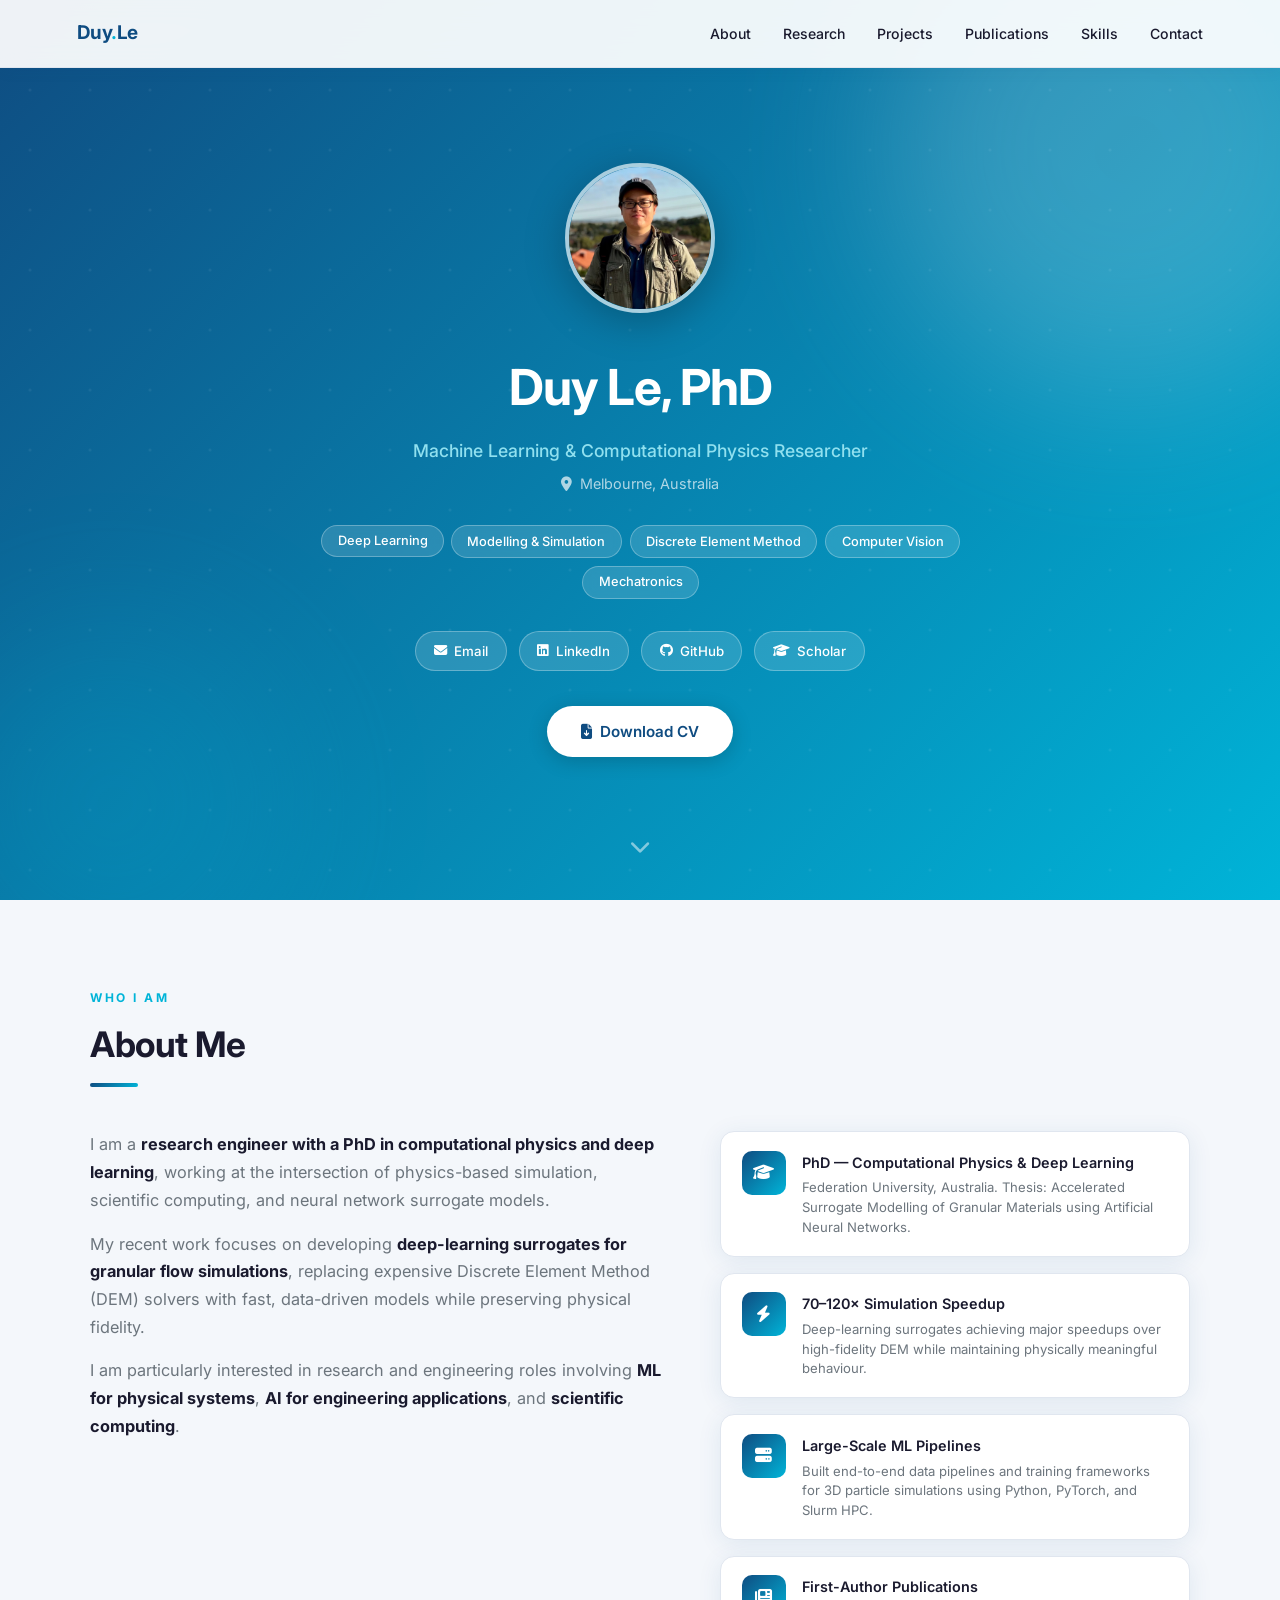
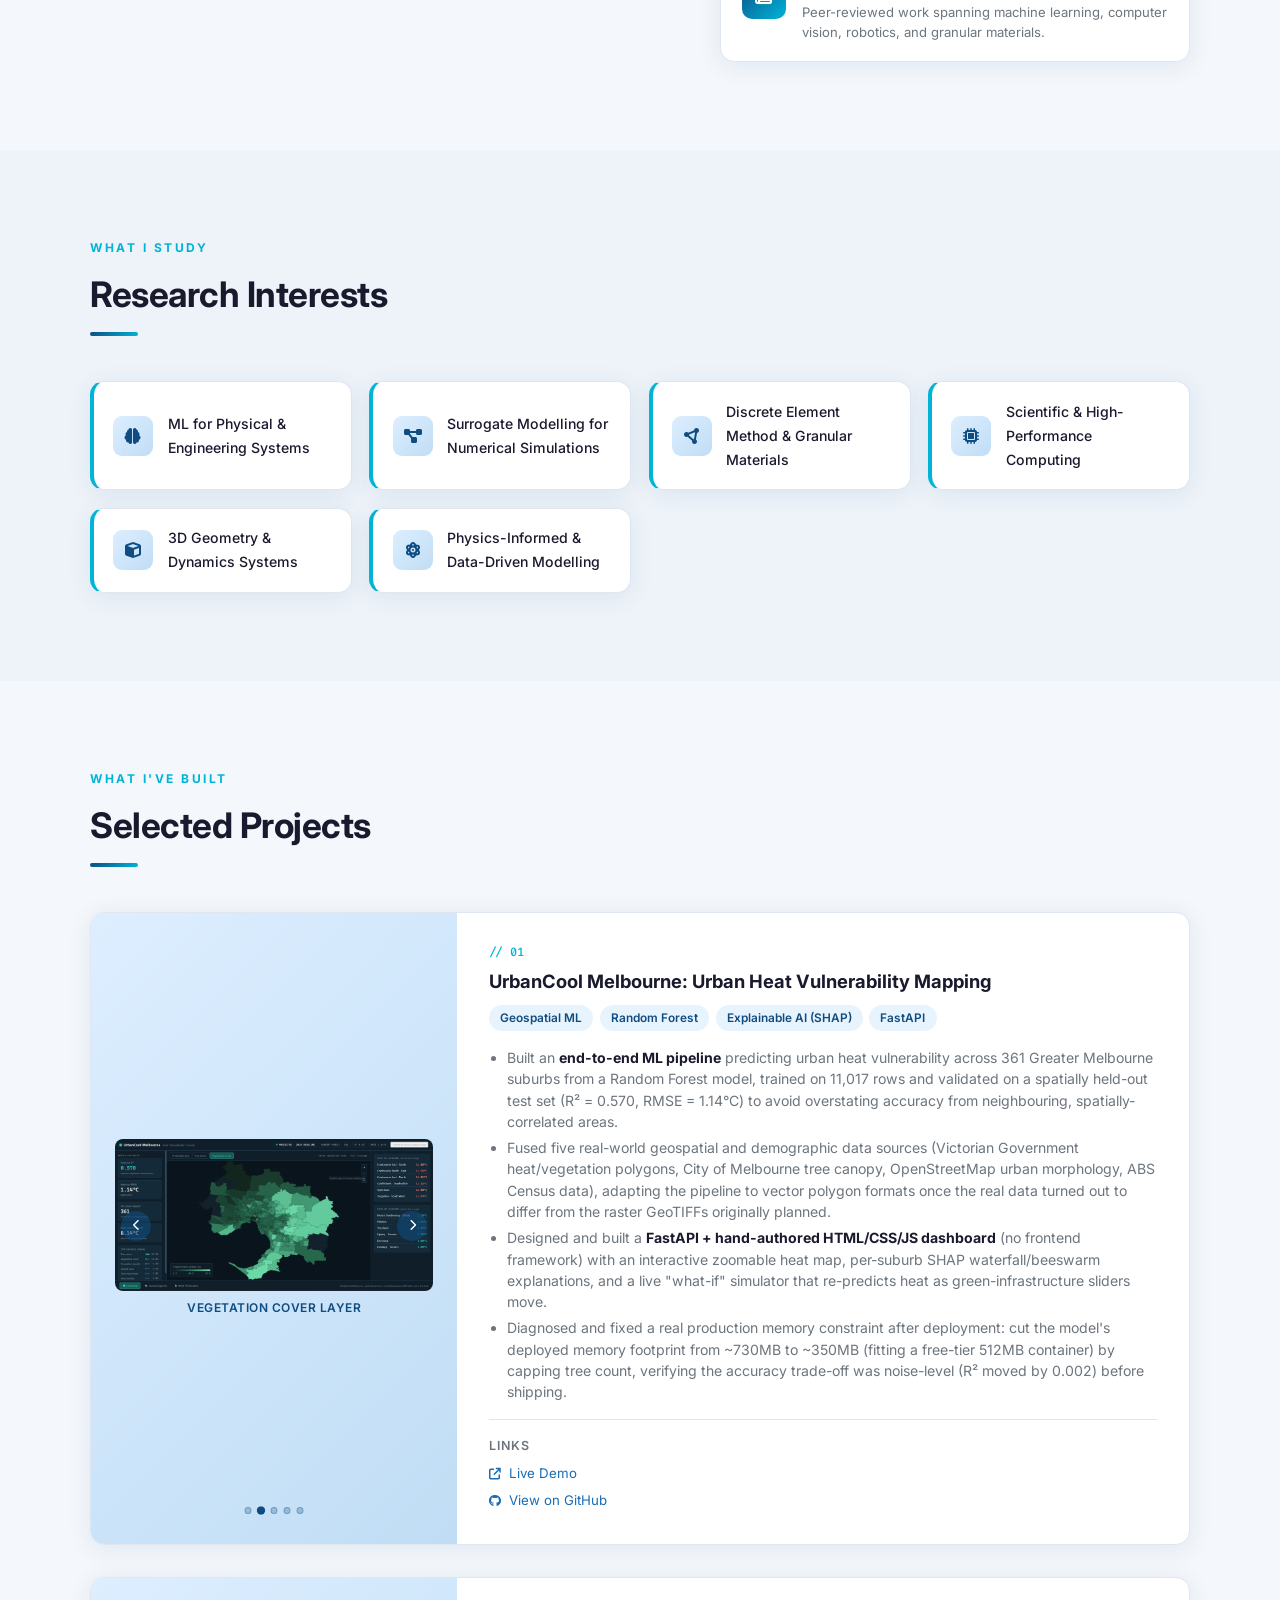
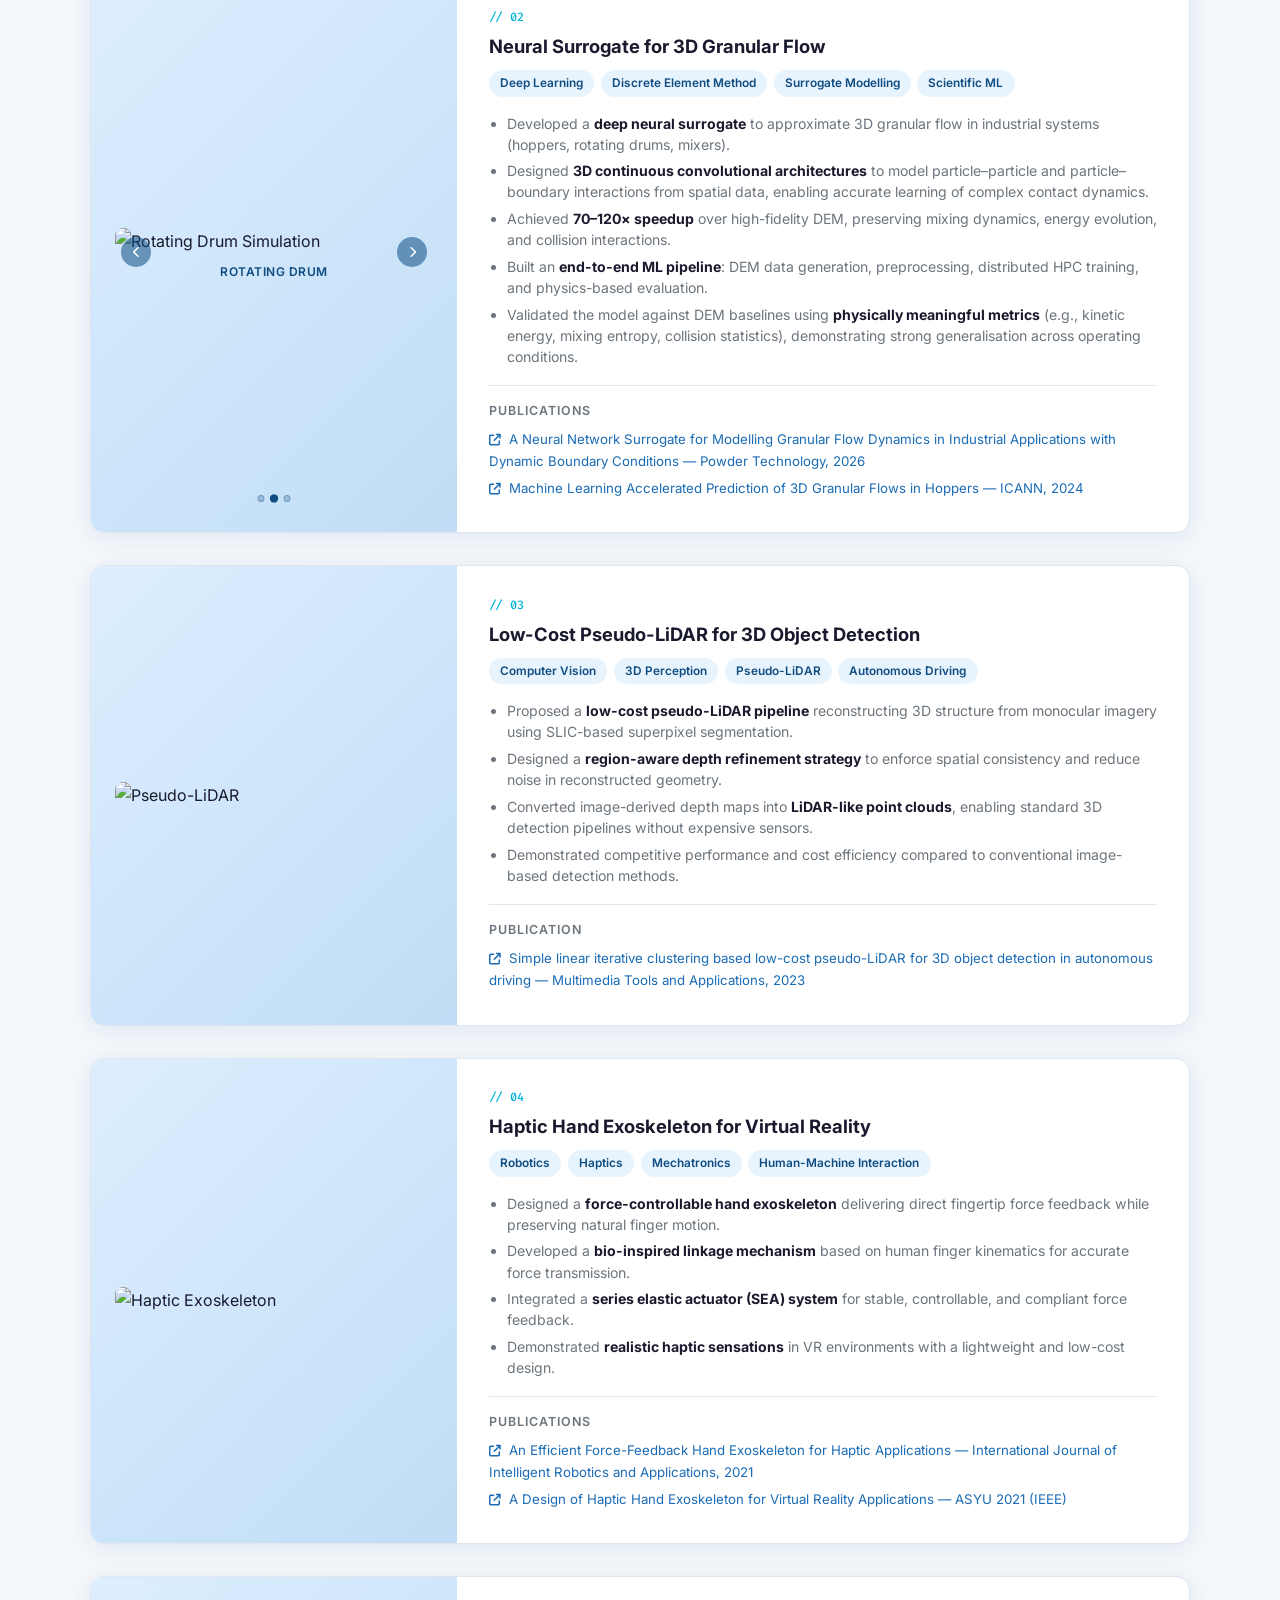
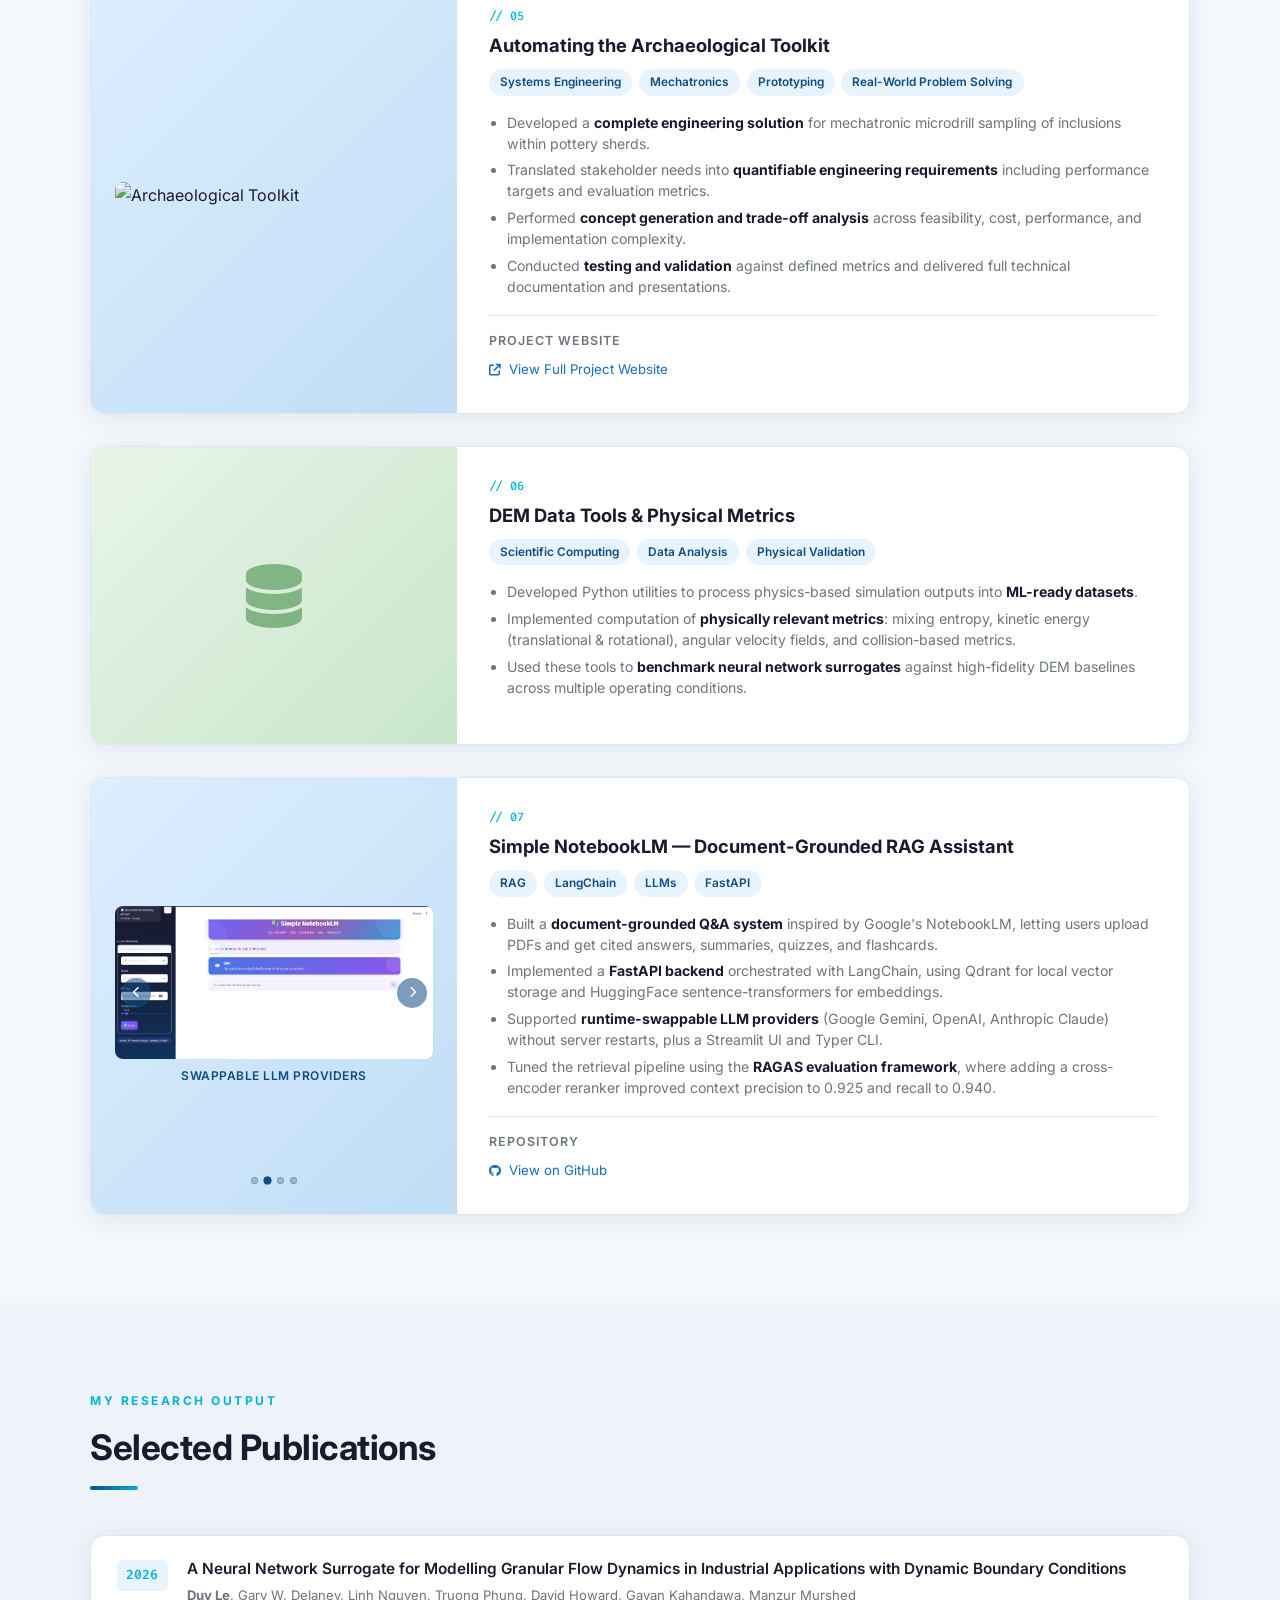
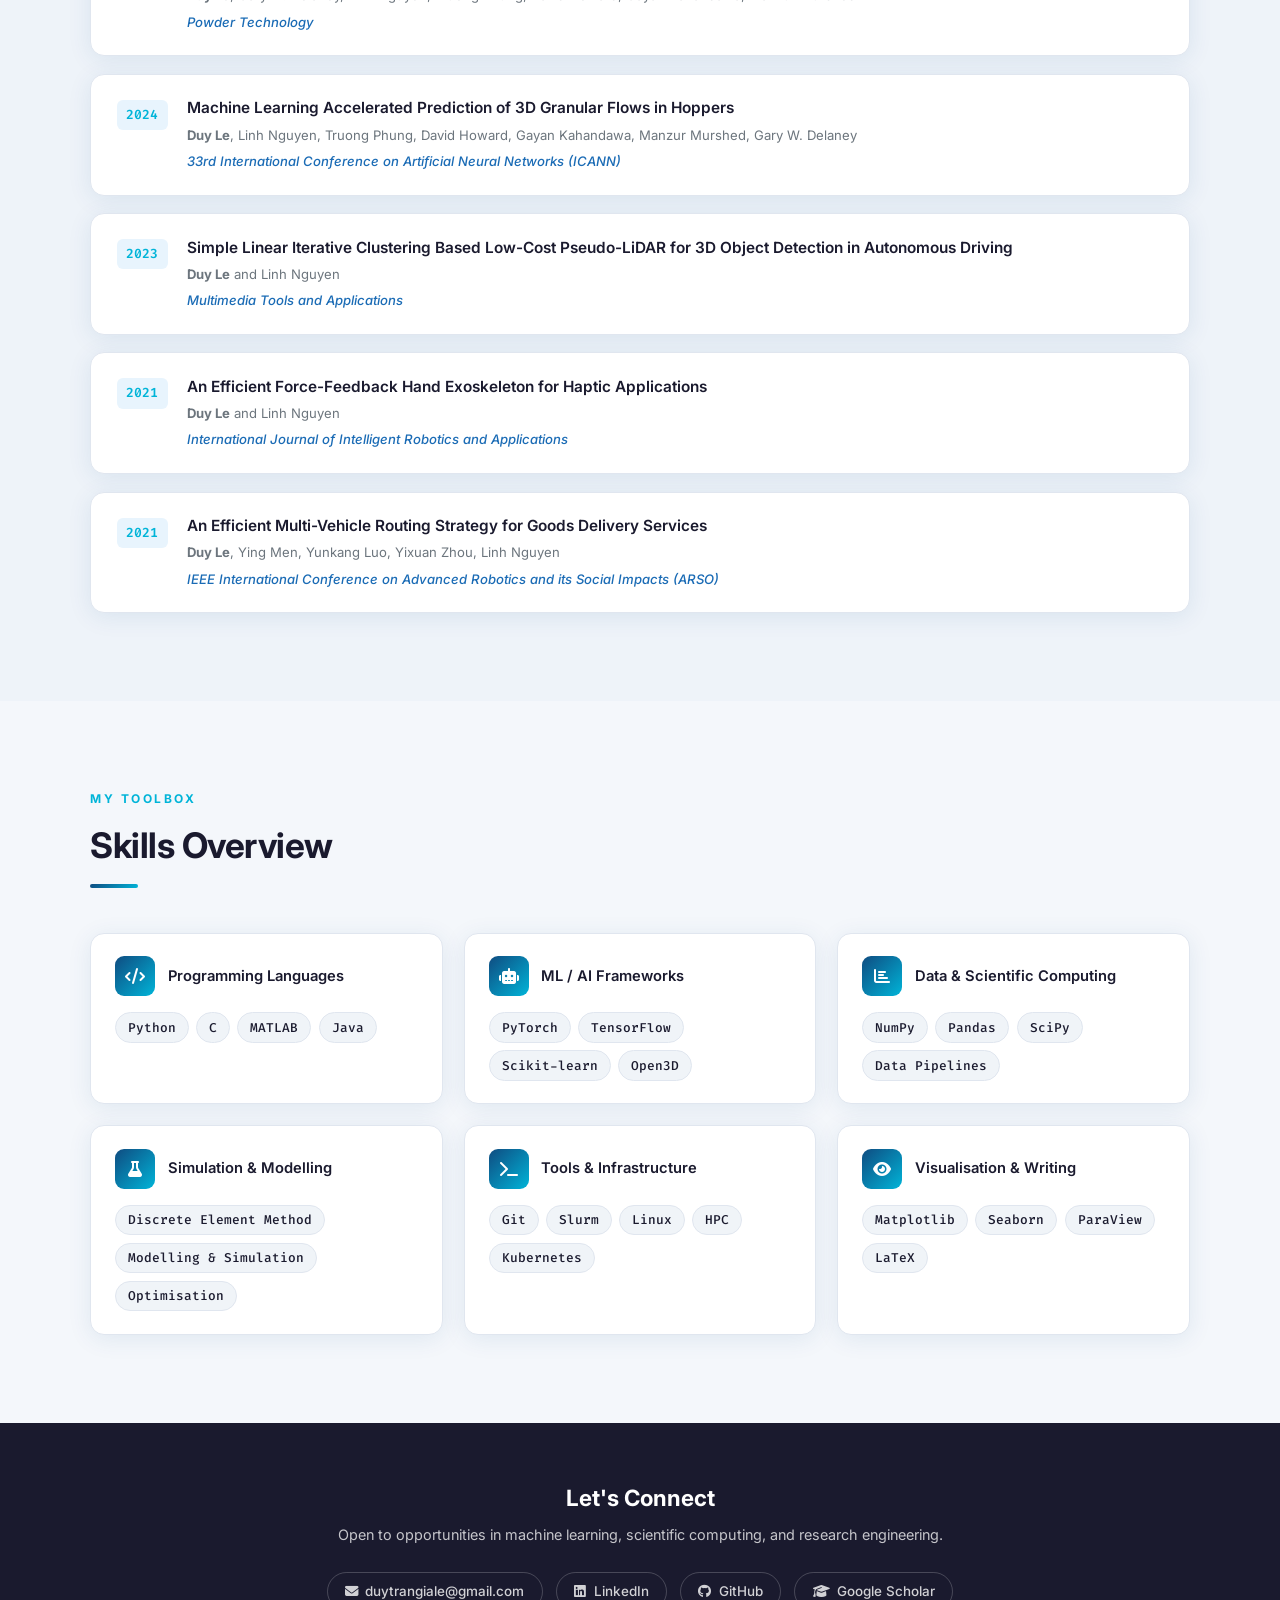
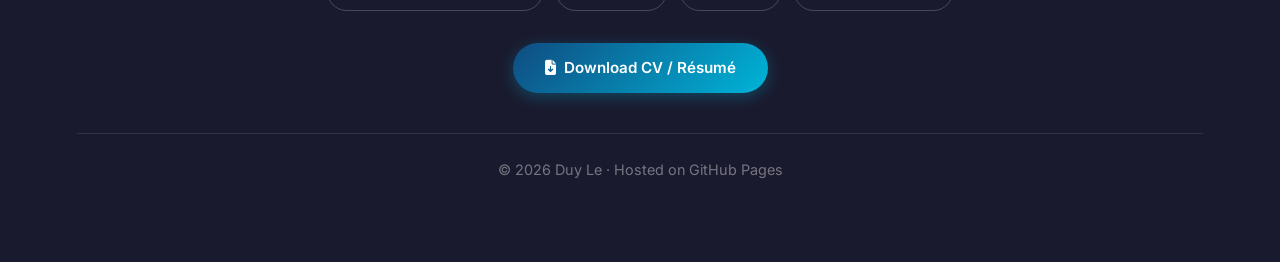
==== commit e0540b79: "Add UrbanCool Melbourne project to top of project list Urban heat vulnerability dashboard for Greate" ====
--- a/index.html
+++ b/index.html
@@ -899,6 +899,80 @@
         <!-- Project 1 -->
         <div class="project-card">
         <div class="project-media">
+          <div class="carousel" id="carousel-urbancool">
+
+            <div class="carousel-slides">
+              <div class="carousel-slide active">
+                <img src="assets/urbancool_heatmap.png" alt="UrbanCool Melbourne heat map">
+                <span class="carousel-caption">Predicted Heat Map</span>
+              </div>
+              <div class="carousel-slide">
+                <img src="assets/urbancool_vegcover.png" alt="UrbanCool Melbourne vegetation cover layer">
+                <span class="carousel-caption">Vegetation Cover Layer</span>
+              </div>
+              <div class="carousel-slide">
+                <img src="assets/urbancool_shap_patterns.png" alt="UrbanCool Melbourne SHAP feature importance">
+                <span class="carousel-caption">Model-Wide SHAP Patterns</span>
+              </div>
+              <div class="carousel-slide">
+                <img src="assets/urbancool_shap_waterfall.png" alt="UrbanCool Melbourne SHAP waterfall for a suburb">
+                <span class="carousel-caption">Per-Suburb SHAP Waterfall</span>
+              </div>
+              <div class="carousel-slide">
+                <img src="assets/urbancool_whatif.png" alt="UrbanCool Melbourne What-If Simulator">
+                <span class="carousel-caption">What-If Simulator</span>
+              </div>
+            </div>
+
+            <button class="carousel-btn carousel-prev" onclick="moveCarousel('carousel-urbancool', -1)">
+              <i class="fa-solid fa-chevron-left"></i>
+            </button>
+            <button class="carousel-btn carousel-next" onclick="moveCarousel('carousel-urbancool', 1)">
+              <i class="fa-solid fa-chevron-right"></i>
+            </button>
+
+            <div class="carousel-dots">
+              <span class="carousel-dot active" onclick="goToSlide('carousel-urbancool', 0)"></span>
+              <span class="carousel-dot"        onclick="goToSlide('carousel-urbancool', 1)"></span>
+              <span class="carousel-dot"        onclick="goToSlide('carousel-urbancool', 2)"></span>
+              <span class="carousel-dot"        onclick="goToSlide('carousel-urbancool', 3)"></span>
+              <span class="carousel-dot"        onclick="goToSlide('carousel-urbancool', 4)"></span>
+            </div>
+
+          </div>
+        </div>
+        <div class="project-body">
+            <p class="project-number">// 01</p>
+            <h3>UrbanCool Melbourne: Urban Heat Vulnerability Mapping</h3>
+            <div class="project-tags">
+              <span class="tag">Geospatial ML</span>
+              <span class="tag">Random Forest</span>
+              <span class="tag">Explainable AI (SHAP)</span>
+              <span class="tag">FastAPI</span>
+            </div>
+            <ul>
+              <li>Built an <strong>end-to-end ML pipeline</strong> predicting urban heat vulnerability across 361 Greater Melbourne suburbs from a Random Forest model, trained on 11,017 rows and validated on a spatially held-out test set (R² = 0.570, RMSE = 1.14°C) to avoid overstating accuracy from neighbouring, spatially-correlated areas.</li>
+              <li>Fused five real-world geospatial and demographic data sources (Victorian Government heat/vegetation polygons, City of Melbourne tree canopy, OpenStreetMap urban morphology, ABS Census data), adapting the pipeline to vector polygon formats once the real data turned out to differ from the raster GeoTIFFs originally planned.</li>
+              <li>Designed and built a <strong>FastAPI + hand-authored HTML/CSS/JS dashboard</strong> (no frontend framework) with an interactive zoomable heat map, per-suburb SHAP waterfall/beeswarm explanations, and a live "what-if" simulator that re-predicts heat as green-infrastructure sliders move.</li>
+              <li>Diagnosed and fixed a real production memory constraint after deployment: cut the model's deployed memory footprint from ~730MB to ~350MB (fitting a free-tier 512MB container) by capping tree count, verifying the accuracy trade-off was noise-level (R² moved by 0.002) before shipping.</li>
+            </ul>
+            <div class="project-pubs">
+              <p>Links</p>
+              <a href="https://urbancool-melbourne.onrender.com/" target="_blank">
+                <i class="fa-solid fa-arrow-up-right-from-square"></i>
+                Live Demo
+              </a>
+              <a href="https://github.com/duytrangiale/urbancool_melbourne" target="_blank">
+                <i class="fa-brands fa-github"></i>
+                View on GitHub
+              </a>
+            </div>
+          </div>
+        </div>
+
+        <!-- Project 2 -->
+        <div class="project-card">
+        <div class="project-media">
           <div class="carousel" id="carousel-1">
       
             <div class="carousel-slides">
@@ -932,7 +1006,7 @@
           </div>
         </div>
         <div class="project-body">
-            <p class="project-number">// 01</p>
+            <p class="project-number">// 02</p>
             <h3>Neural Surrogate for 3D Granular Flow</h3>
             <div class="project-tags">
               <span class="tag">Deep Learning</span>
@@ -961,13 +1035,13 @@
           </div>
         </div>
 
-        <!-- Project 2 -->
+        <!-- Project 3 -->
         <div class="project-card">
           <div class="project-media">
             <img src="assets/pseudo_lidar.jpg" alt="Pseudo-LiDAR">
           </div>
           <div class="project-body">
-            <p class="project-number">// 02</p>
+            <p class="project-number">// 03</p>
             <h3>Low-Cost Pseudo-LiDAR for 3D Object Detection</h3>
             <div class="project-tags">
               <span class="tag">Computer Vision</span>
@@ -991,13 +1065,13 @@
           </div>
         </div>
 
-        <!-- Project 3 -->
+        <!-- Project 4 -->
         <div class="project-card">
           <div class="project-media">
             <img src="assets/Exoskeleton.png" alt="Haptic Exoskeleton">
           </div>
           <div class="project-body">
-            <p class="project-number">// 03</p>
+            <p class="project-number">// 04</p>
             <h3>Haptic Hand Exoskeleton for Virtual Reality</h3>
             <div class="project-tags">
               <span class="tag">Robotics</span>
@@ -1025,13 +1099,13 @@
           </div>
         </div>
 
-        <!-- Project 4 -->
+        <!-- Project 5 -->
         <div class="project-card">
           <div class="project-media">
             <img src="assets/Capstone.gif" alt="Archaeological Toolkit">
           </div>
           <div class="project-body">
-            <p class="project-number">// 04</p>
+            <p class="project-number">// 05</p>
             <h3>Automating the Archaeological Toolkit</h3>
             <div class="project-tags">
               <span class="tag">Systems Engineering</span>
@@ -1056,13 +1130,13 @@
           </div>
         </div>
 
-        <!-- Project 5 -->
+        <!-- Project 6 -->
         <div class="project-card">
           <div class="project-media" style="background: linear-gradient(135deg, #e8f5e9, #c8e6c9); justify-content: center; align-items: center;">
             <i class="fa-solid fa-database" style="font-size: 4rem; color: #2e7d32; opacity: 0.5;"></i>
           </div>
           <div class="project-body">
-            <p class="project-number">// 05</p>
+            <p class="project-number">// 06</p>
             <h3>DEM Data Tools &amp; Physical Metrics</h3>
             <div class="project-tags">
               <span class="tag">Scientific Computing</span>
@@ -1077,7 +1151,7 @@
           </div>
         </div>
 
-        <!-- Project 6 -->
+        <!-- Project 7 -->
         <div class="project-card">
         <div class="project-media">
           <div class="carousel" id="carousel-6">
@@ -1118,7 +1192,7 @@
           </div>
         </div>
           <div class="project-body">
-            <p class="project-number">// 06</p>
+            <p class="project-number">// 07</p>
             <h3>Simple NotebookLM — Document-Grounded RAG Assistant</h3>
             <div class="project-tags">
               <span class="tag">RAG</span>
@@ -1373,6 +1447,7 @@
       setInterval(() => moveCarousel(id, 1), intervalMs);
     }
     autoAdvance('carousel-1', 3000);
+    autoAdvance('carousel-urbancool', 3000);
     autoAdvance('carousel-6', 3000);
 
     // --- Back to top ---
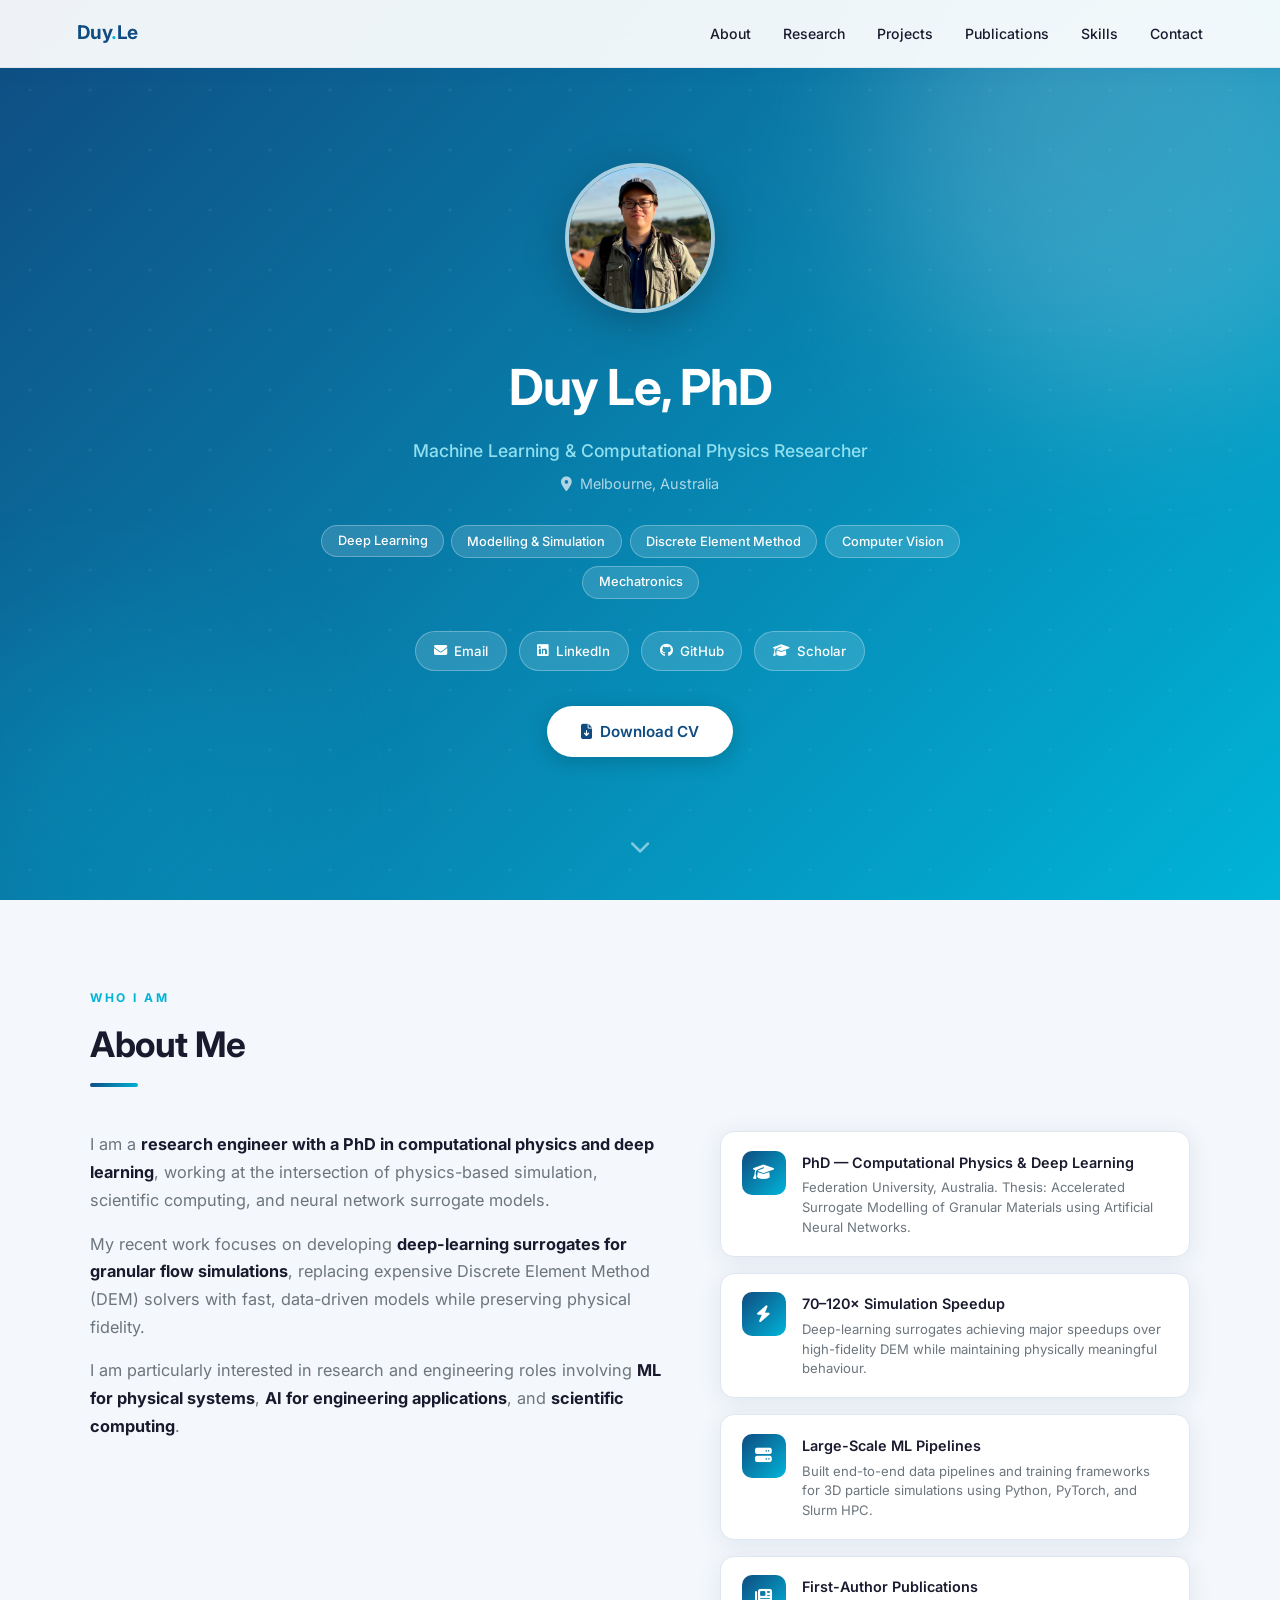
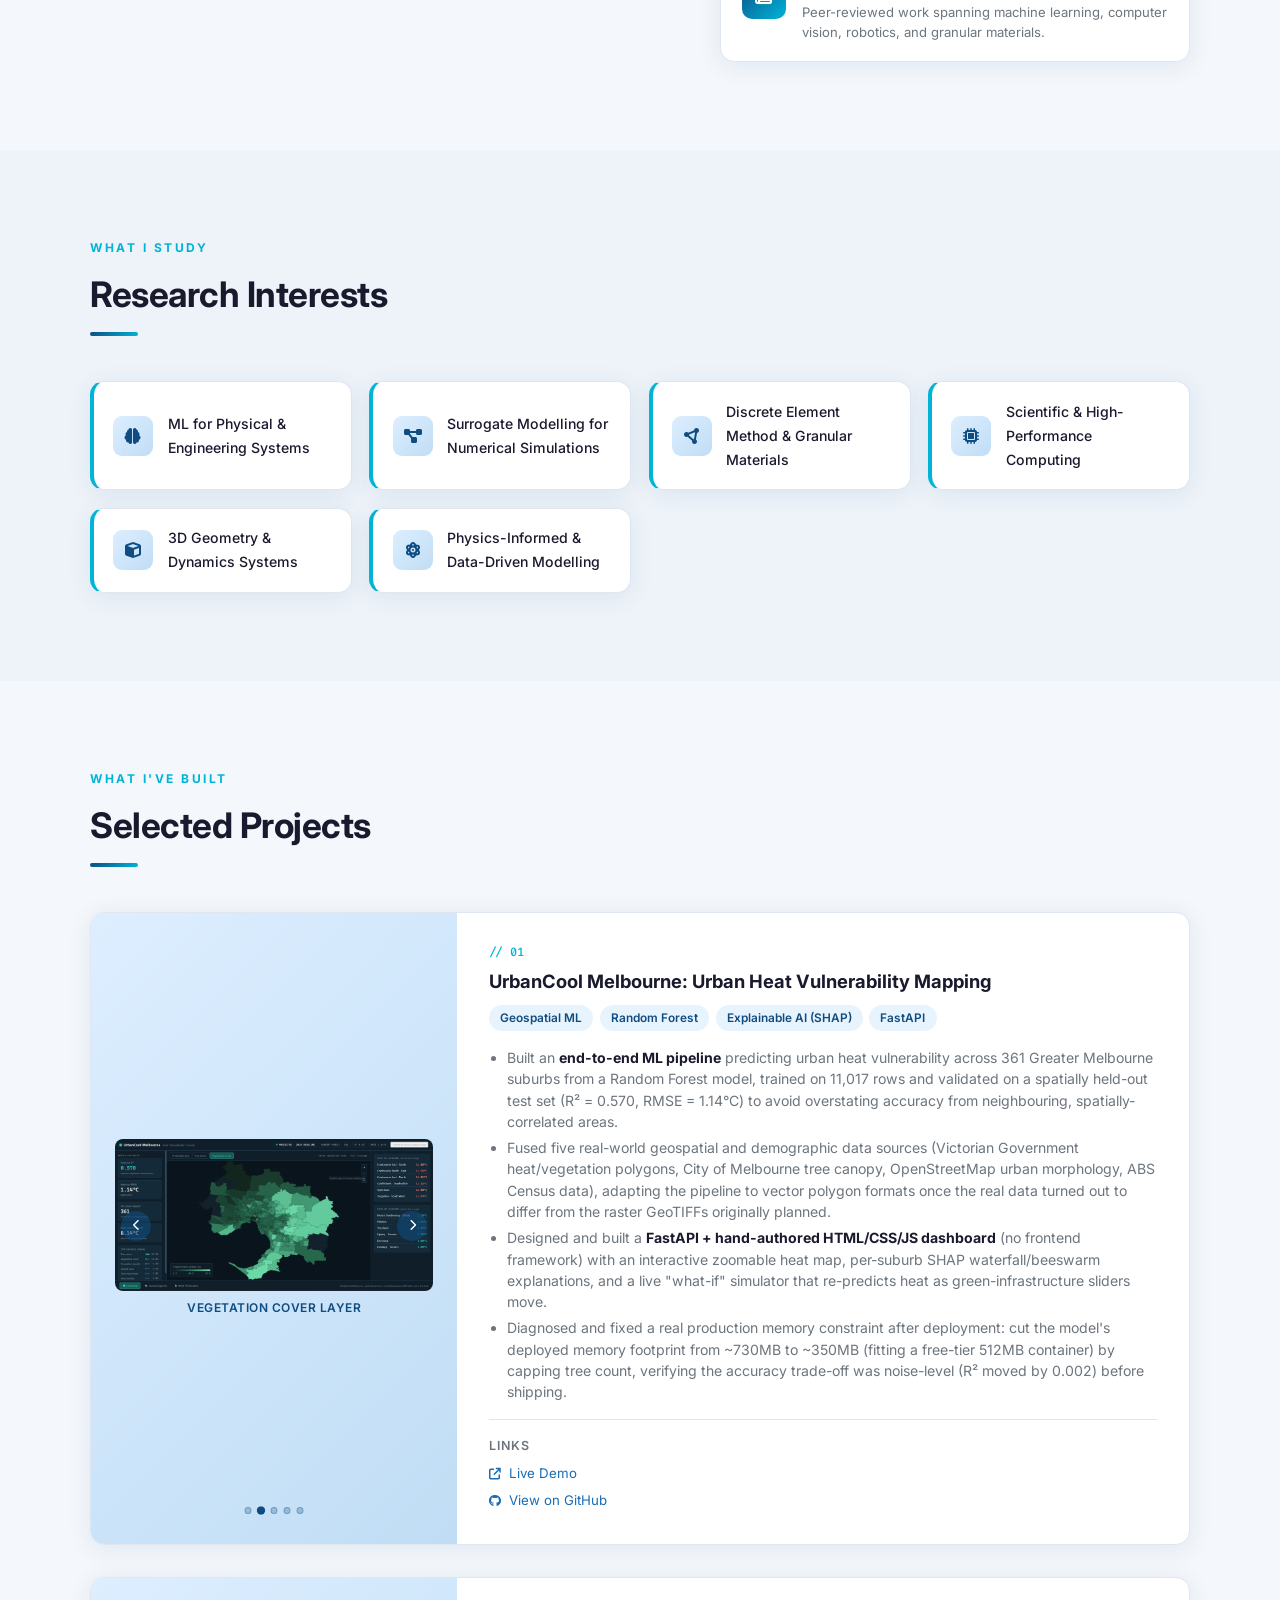
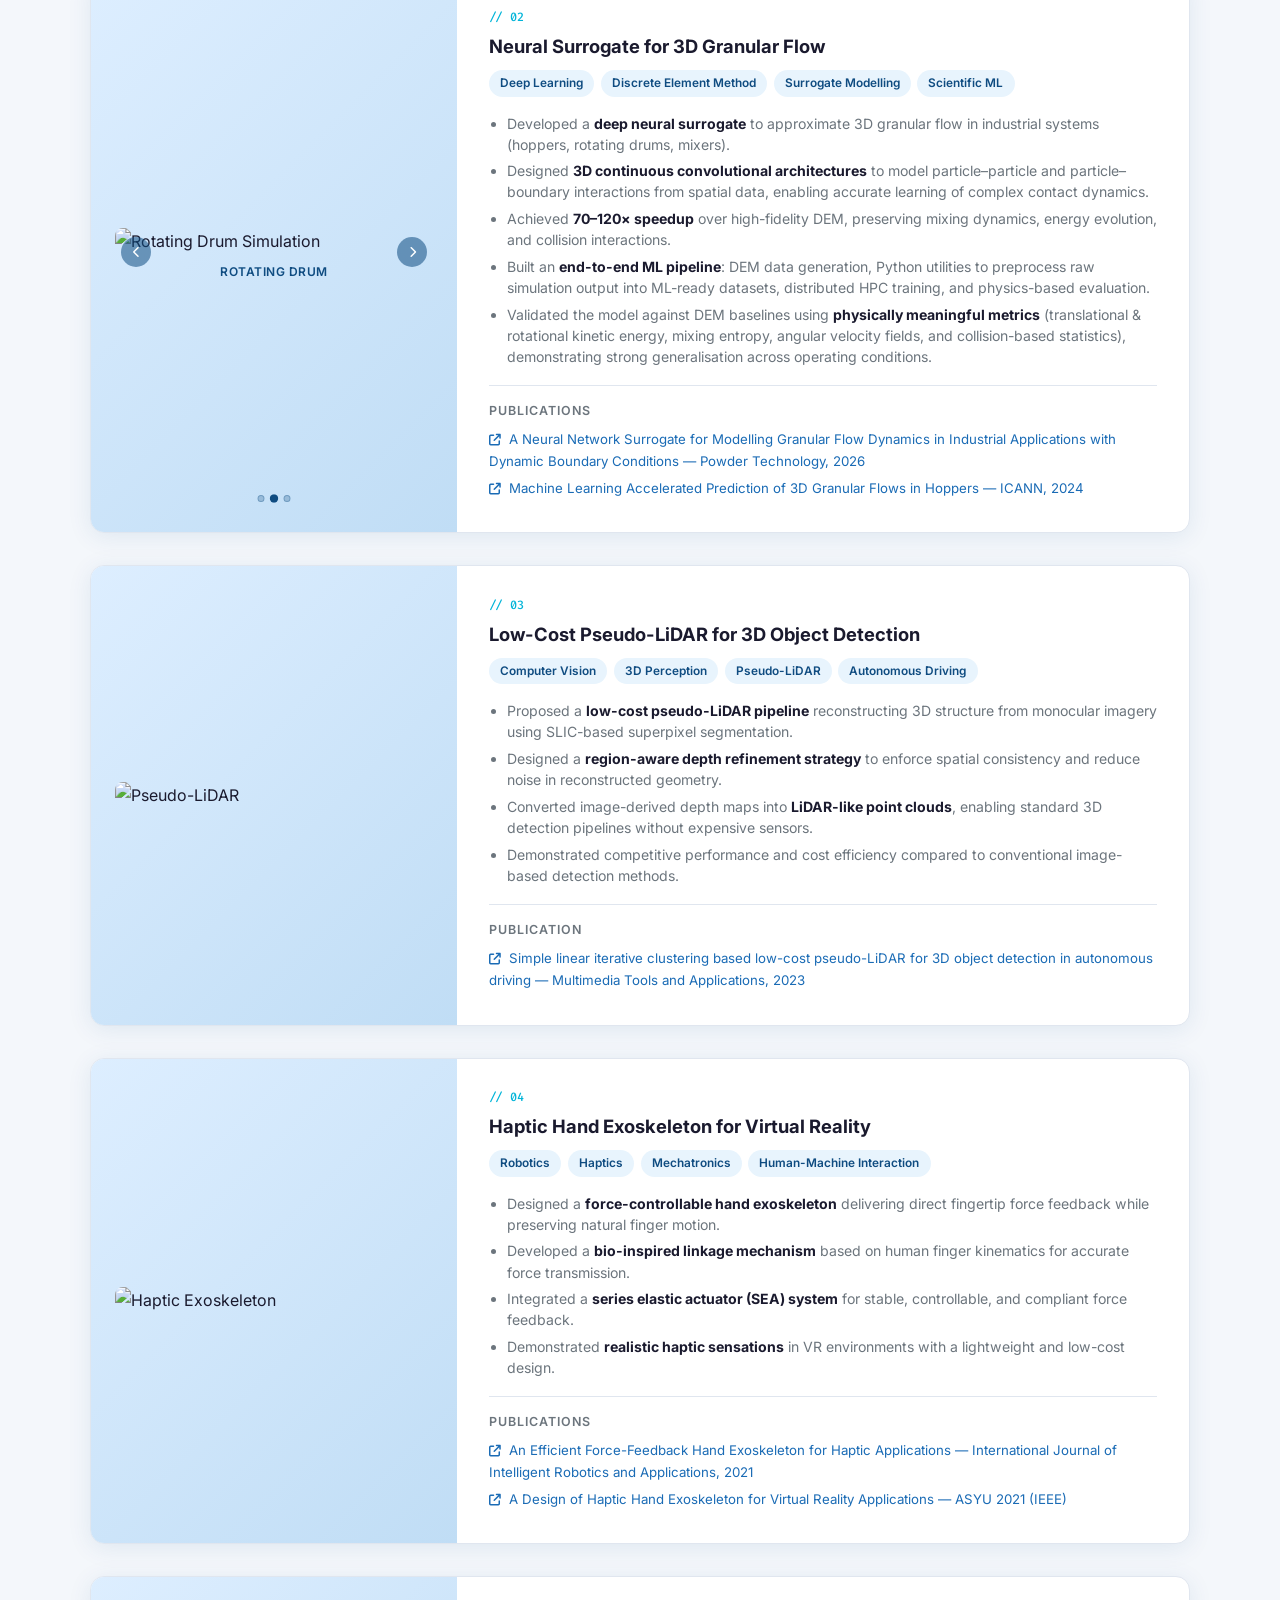
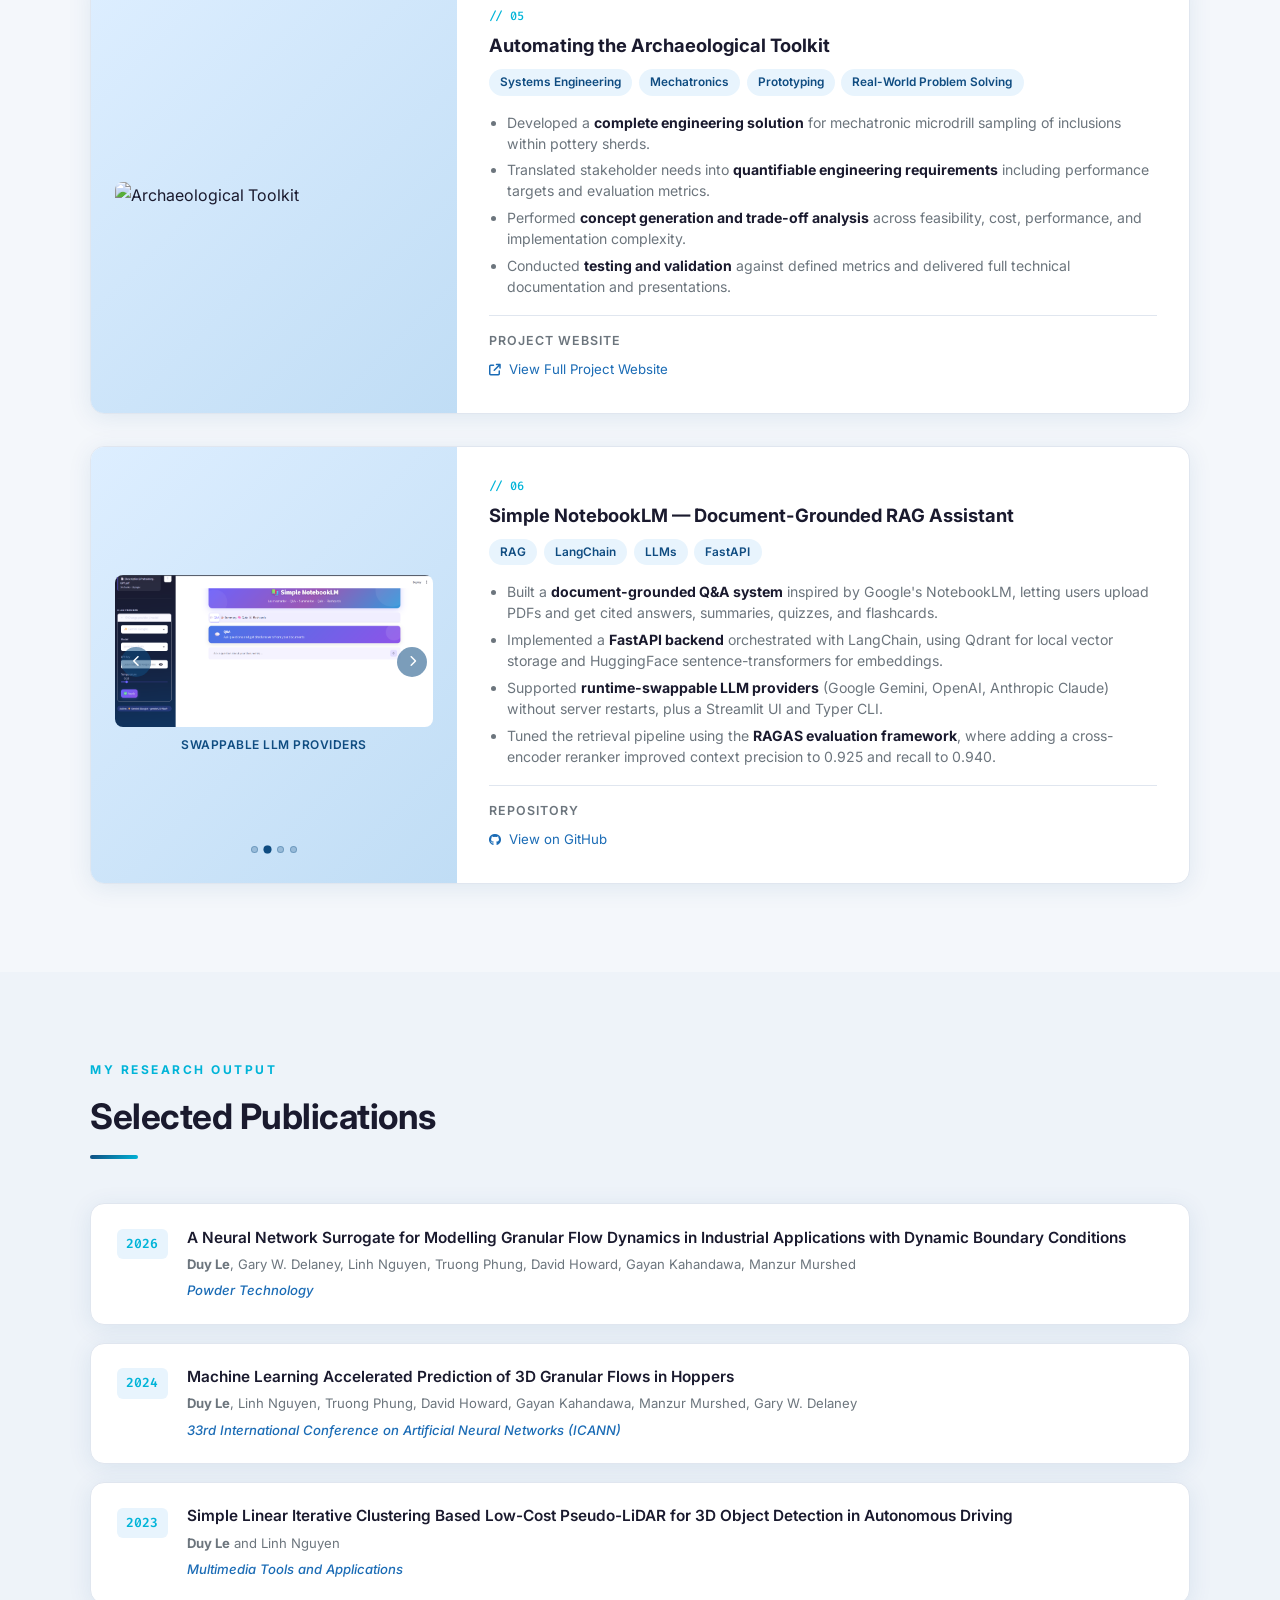
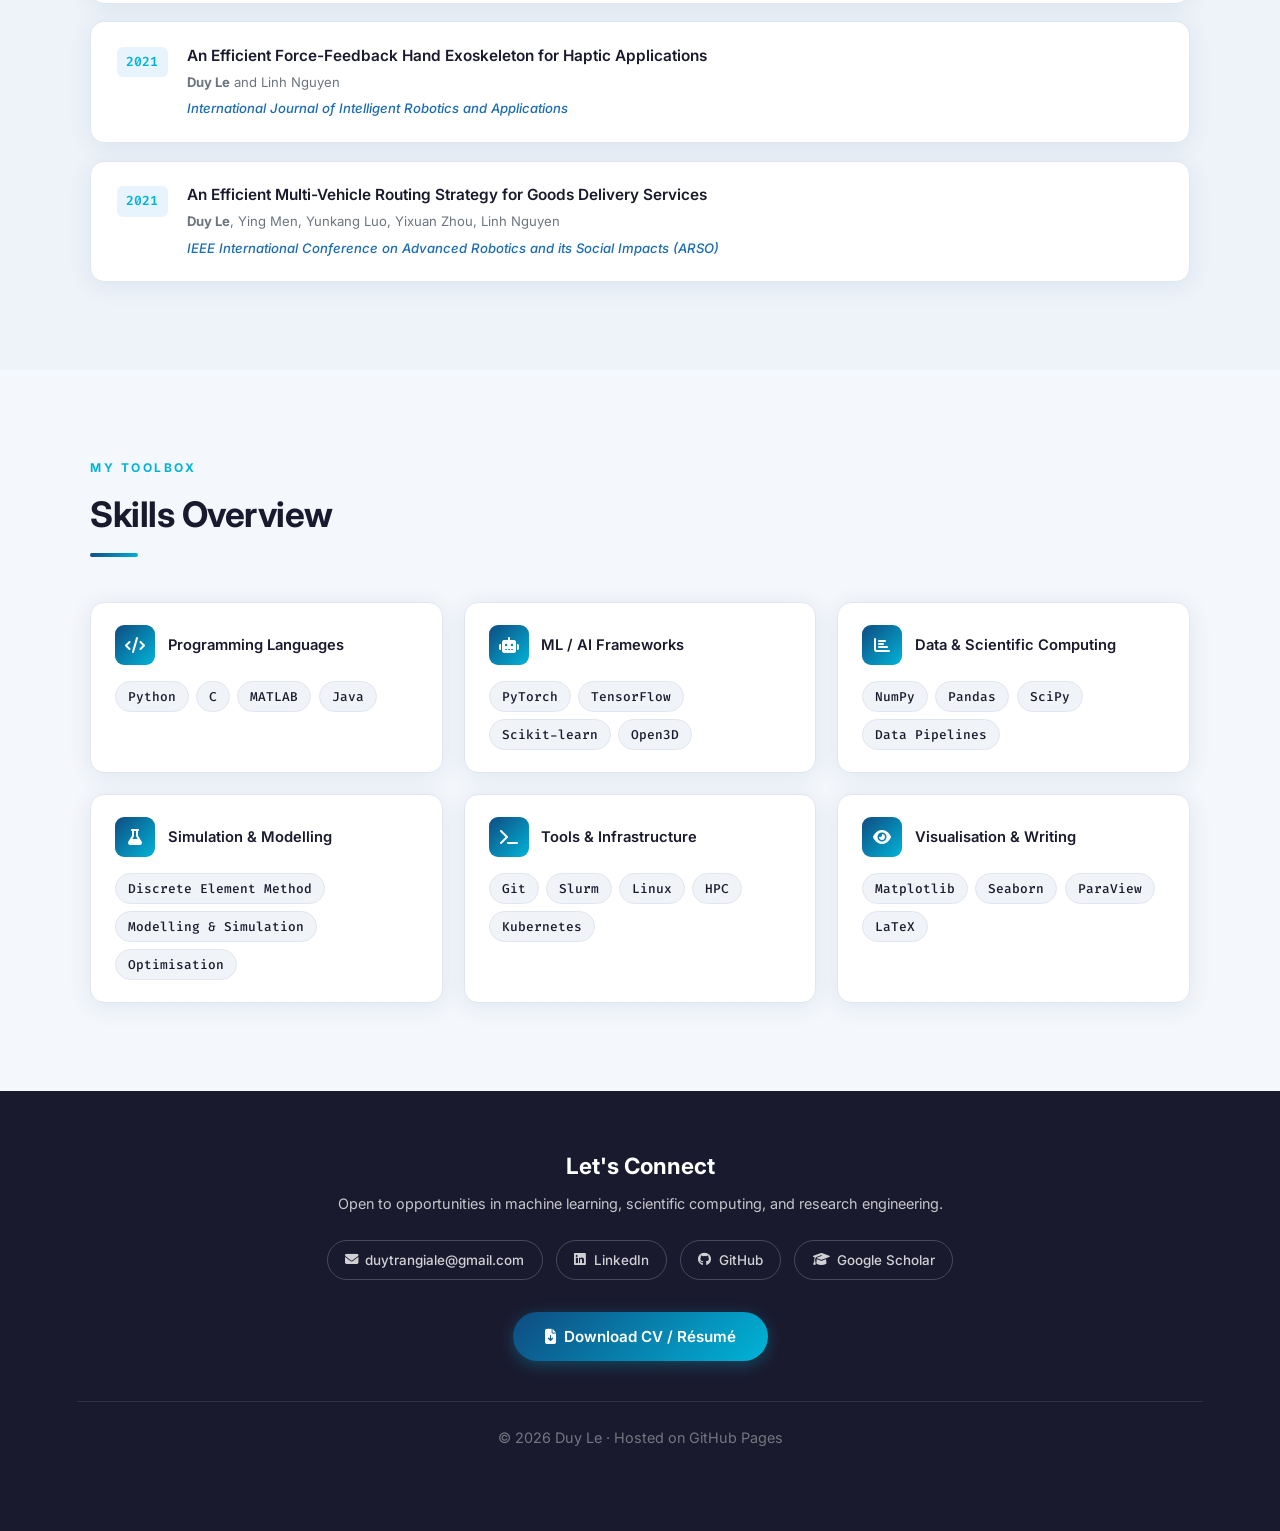
==== commit ed6c3681: "Merge DEM Data Tools project into the Granular Flow Surrogate project No separate repo/code to show " ====
--- a/index.html
+++ b/index.html
@@ -1018,8 +1018,8 @@
               <li>Developed a <strong>deep neural surrogate</strong> to approximate 3D granular flow in industrial systems (hoppers, rotating drums, mixers).</li>
               <li>Designed <strong>3D continuous convolutional architectures</strong> to model particle–particle and particle–boundary interactions from spatial data, enabling accurate learning of complex contact dynamics.</li>
               <li>Achieved <strong>70–120× speedup</strong> over high-fidelity DEM, preserving mixing dynamics, energy evolution, and collision interactions.</li>
-              <li>Built an <strong>end-to-end ML pipeline</strong>: DEM data generation, preprocessing, distributed HPC training, and physics-based evaluation.</li>
-              <li>Validated the model against DEM baselines using <strong>physically meaningful metrics</strong> (e.g., kinetic energy, mixing entropy, collision statistics), demonstrating strong generalisation across operating conditions.</li>
+              <li>Built an <strong>end-to-end ML pipeline</strong>: DEM data generation, Python utilities to preprocess raw simulation output into ML-ready datasets, distributed HPC training, and physics-based evaluation.</li>
+              <li>Validated the model against DEM baselines using <strong>physically meaningful metrics</strong> (translational &amp; rotational kinetic energy, mixing entropy, angular velocity fields, and collision-based statistics), demonstrating strong generalisation across operating conditions.</li>
             </ul>
             <div class="project-pubs">
               <p>Publications</p>
@@ -1131,27 +1131,6 @@
         </div>
 
         <!-- Project 6 -->
-        <div class="project-card">
-          <div class="project-media" style="background: linear-gradient(135deg, #e8f5e9, #c8e6c9); justify-content: center; align-items: center;">
-            <i class="fa-solid fa-database" style="font-size: 4rem; color: #2e7d32; opacity: 0.5;"></i>
-          </div>
-          <div class="project-body">
-            <p class="project-number">// 06</p>
-            <h3>DEM Data Tools &amp; Physical Metrics</h3>
-            <div class="project-tags">
-              <span class="tag">Scientific Computing</span>
-              <span class="tag">Data Analysis</span>
-              <span class="tag">Physical Validation</span>
-            </div>
-            <ul>
-              <li>Developed Python utilities to process physics-based simulation outputs into <strong>ML-ready datasets</strong>.</li>
-              <li>Implemented computation of <strong>physically relevant metrics</strong>: mixing entropy, kinetic energy (translational &amp; rotational), angular velocity fields, and collision-based metrics.</li>
-              <li>Used these tools to <strong>benchmark neural network surrogates</strong> against high-fidelity DEM baselines across multiple operating conditions.</li>
-            </ul>
-          </div>
-        </div>
-
-        <!-- Project 7 -->
         <div class="project-card">
         <div class="project-media">
           <div class="carousel" id="carousel-6">
@@ -1192,7 +1171,7 @@
           </div>
         </div>
           <div class="project-body">
-            <p class="project-number">// 07</p>
+            <p class="project-number">// 06</p>
             <h3>Simple NotebookLM — Document-Grounded RAG Assistant</h3>
             <div class="project-tags">
               <span class="tag">RAG</span>
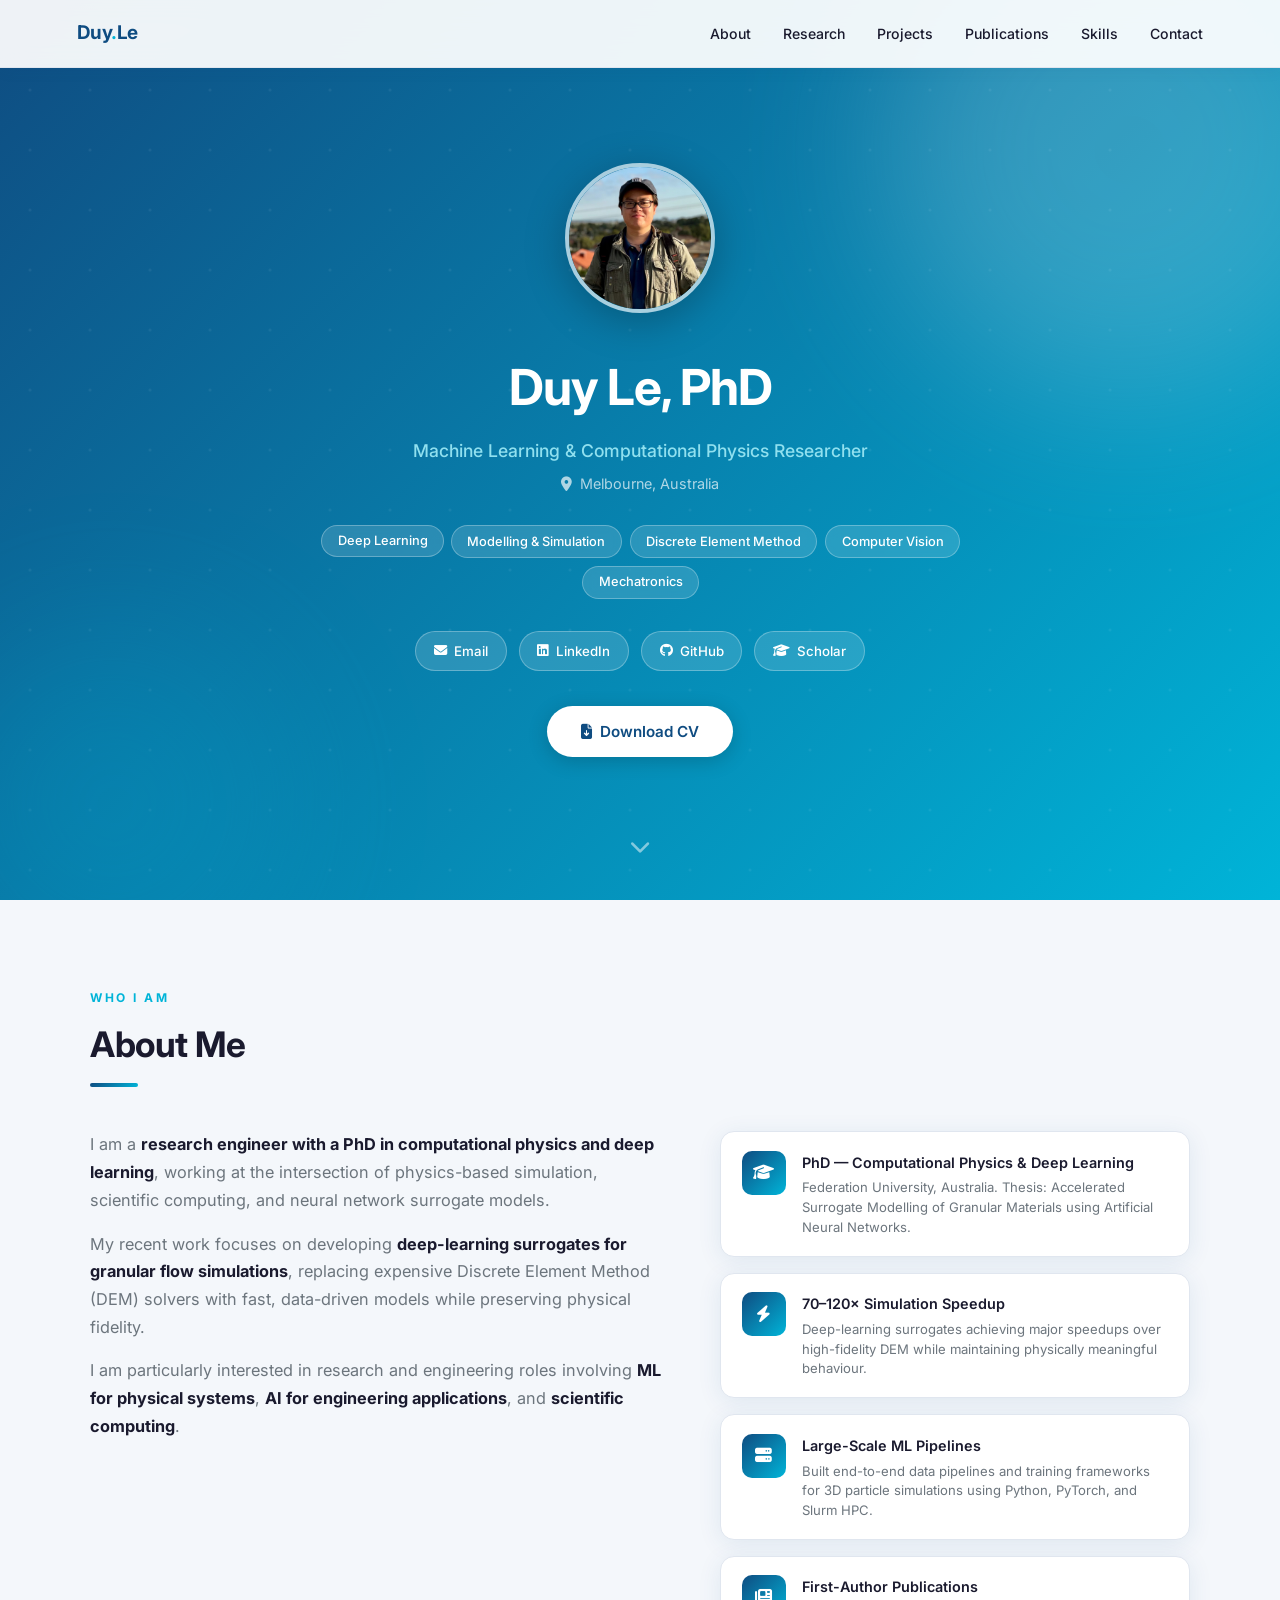
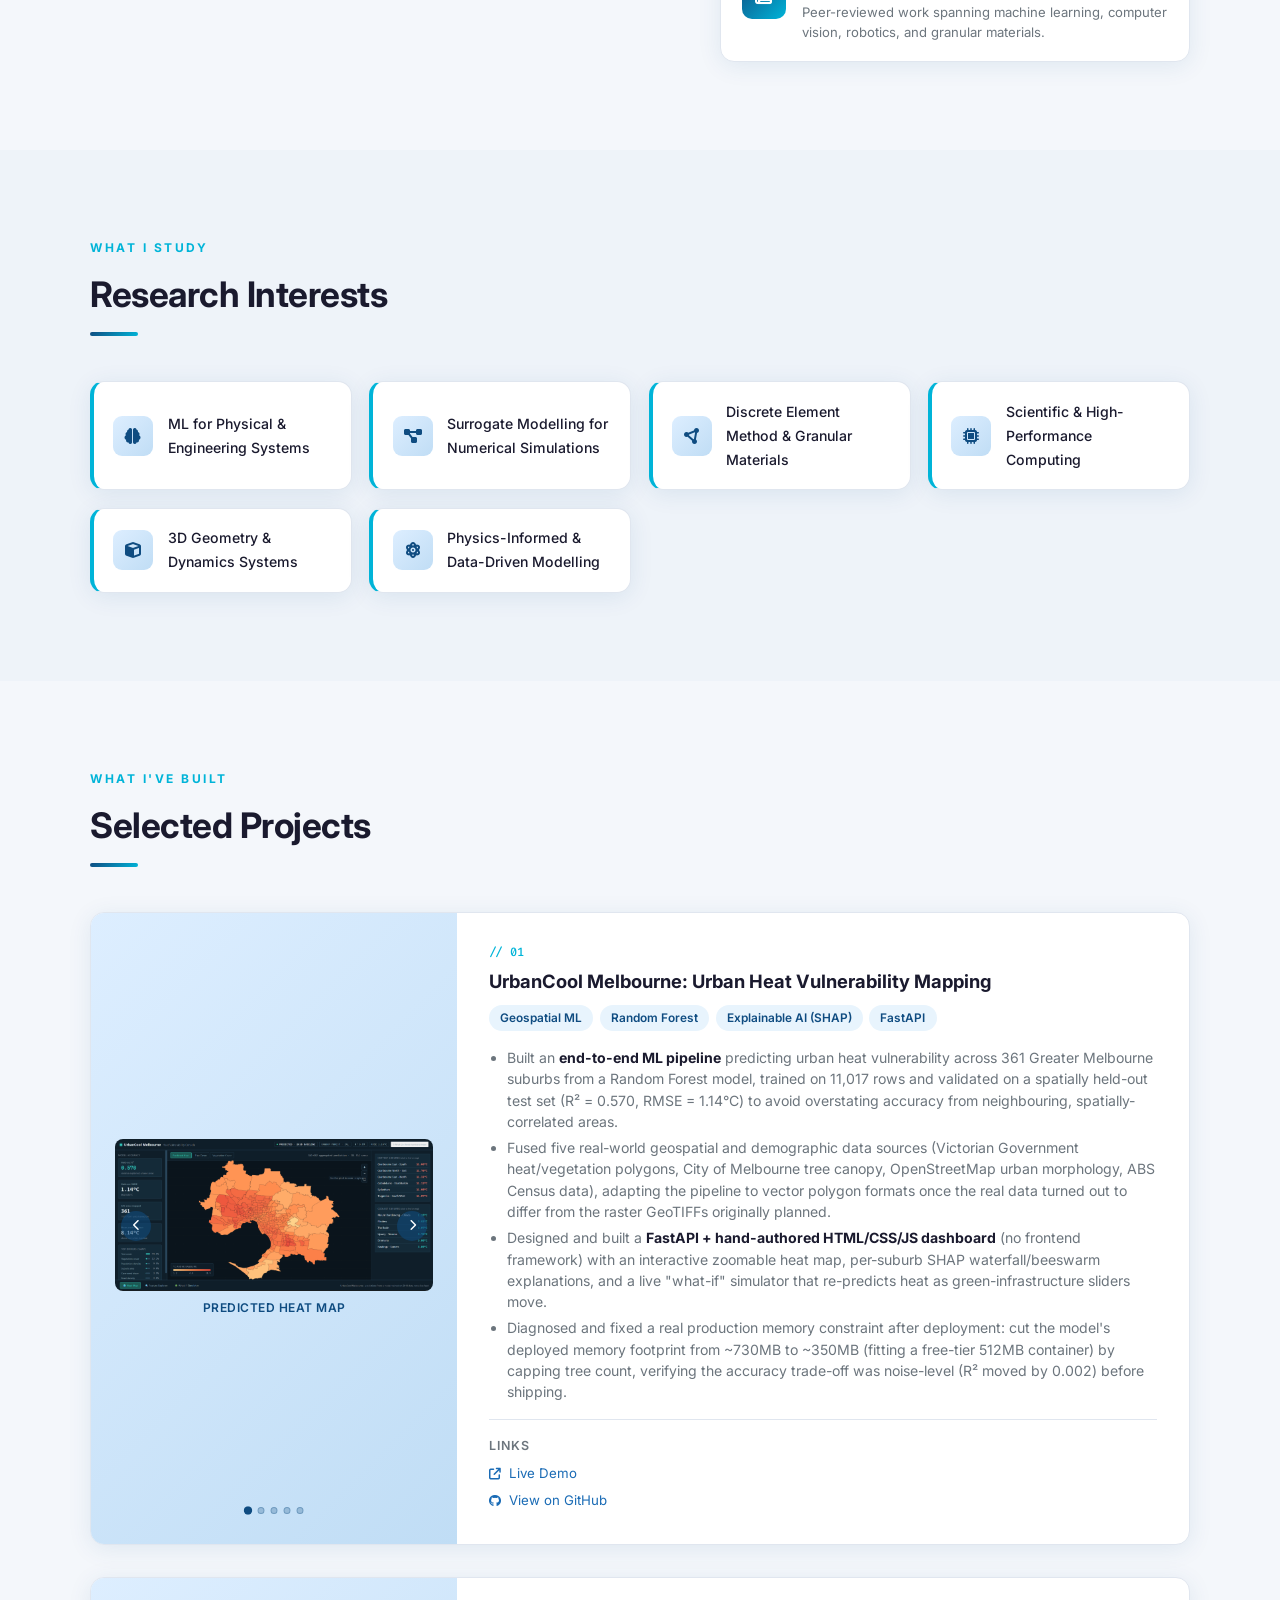
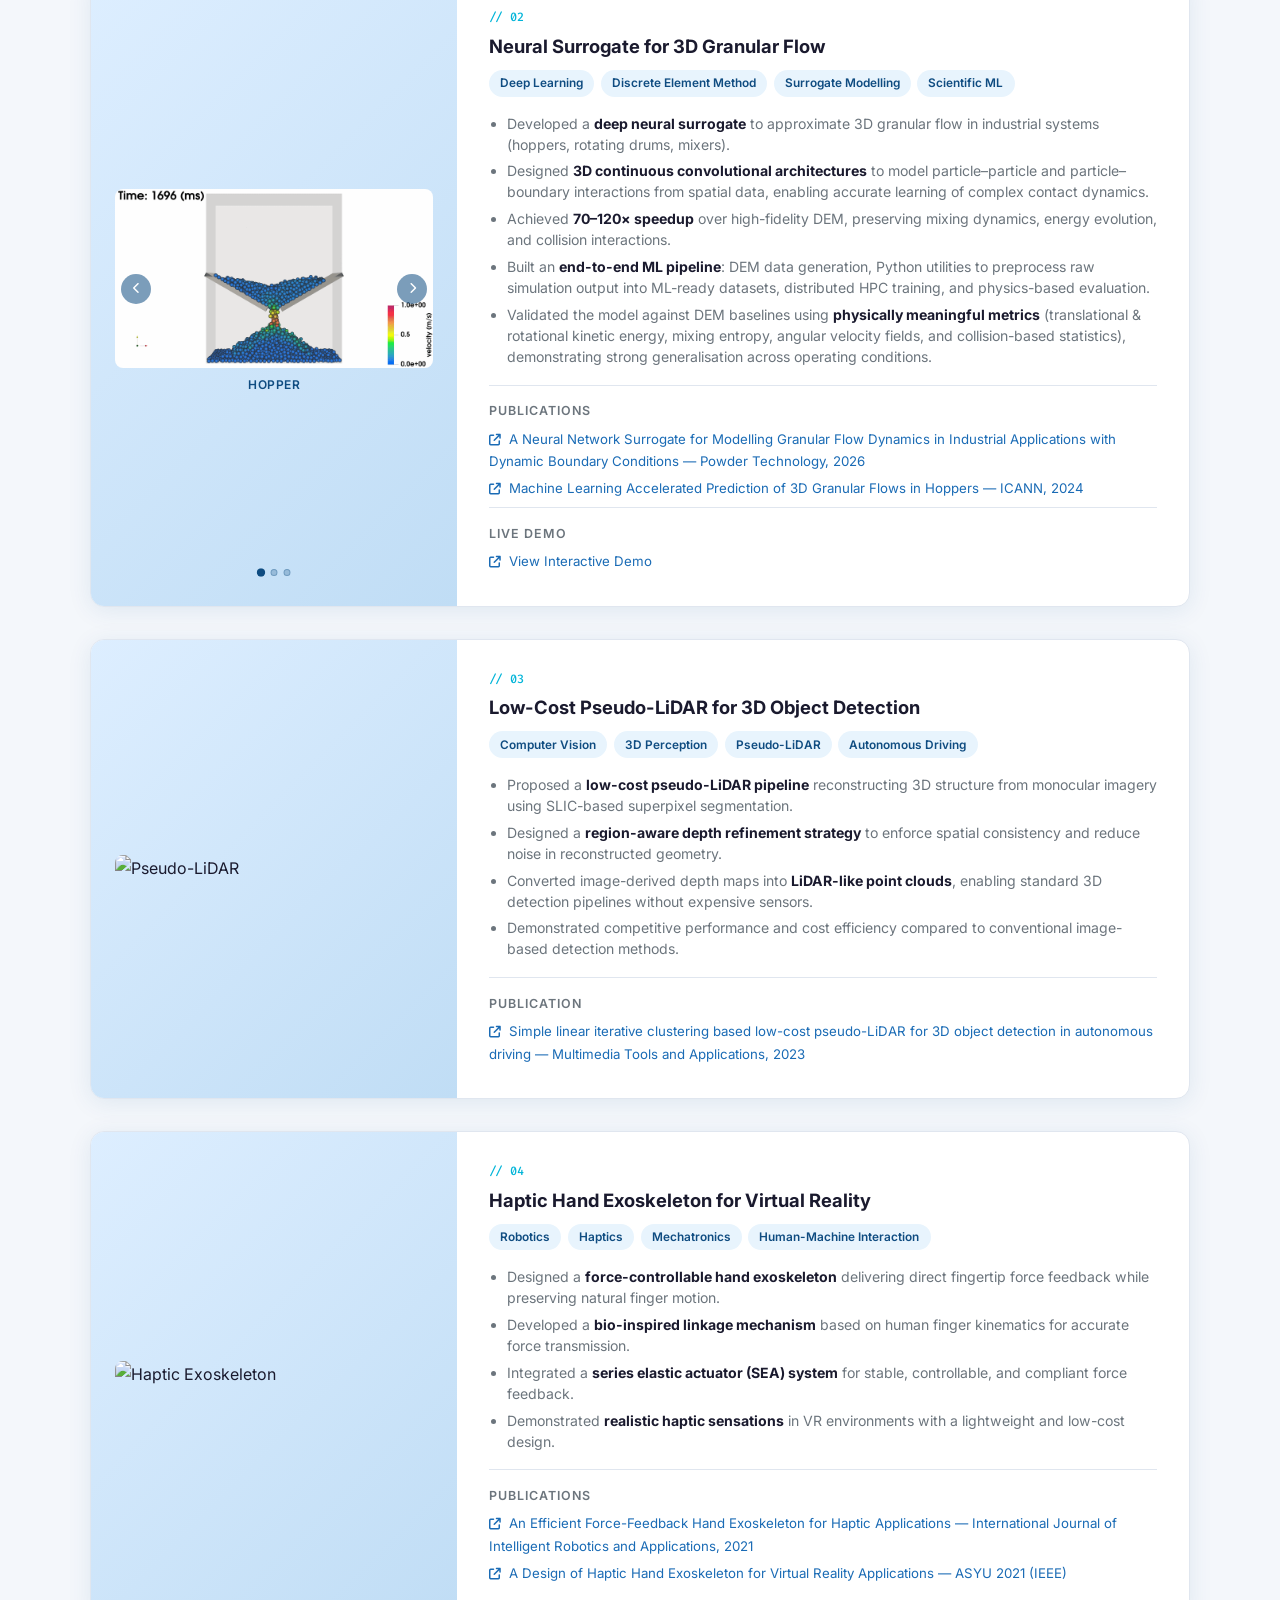
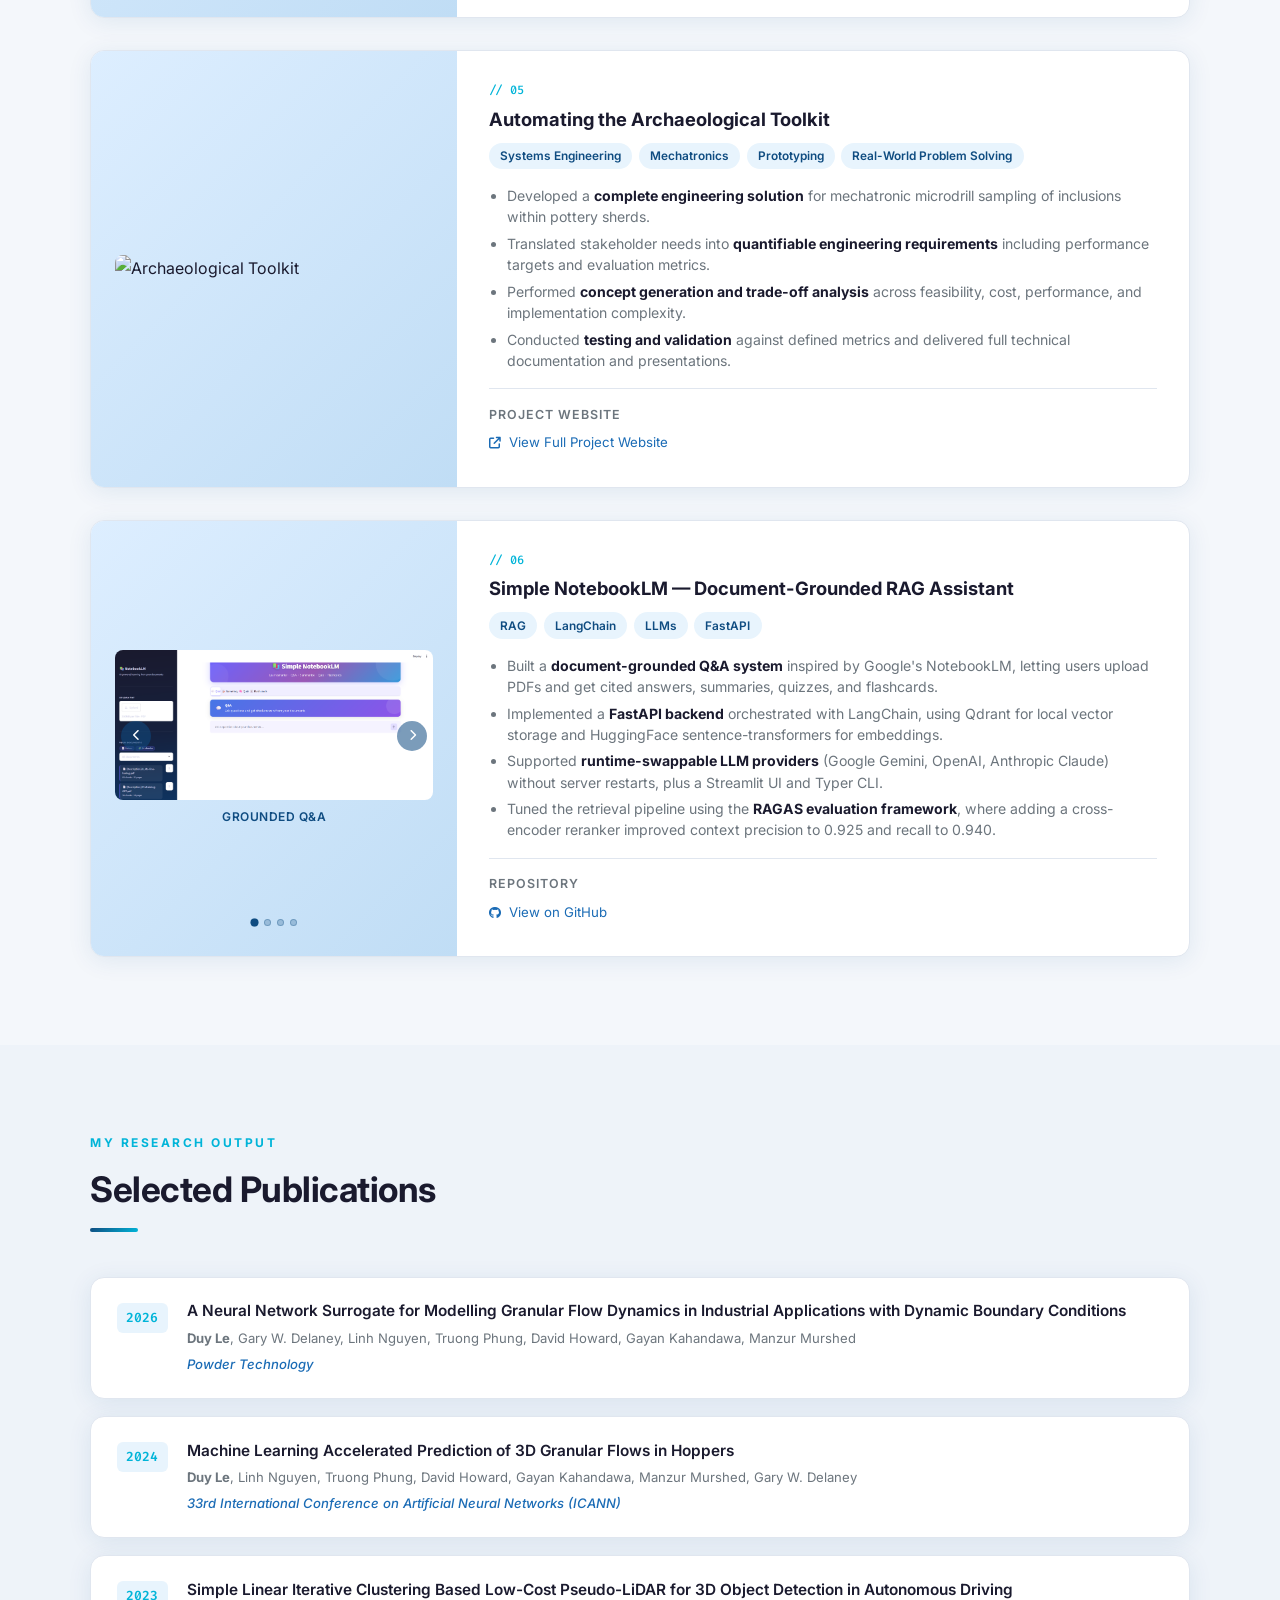
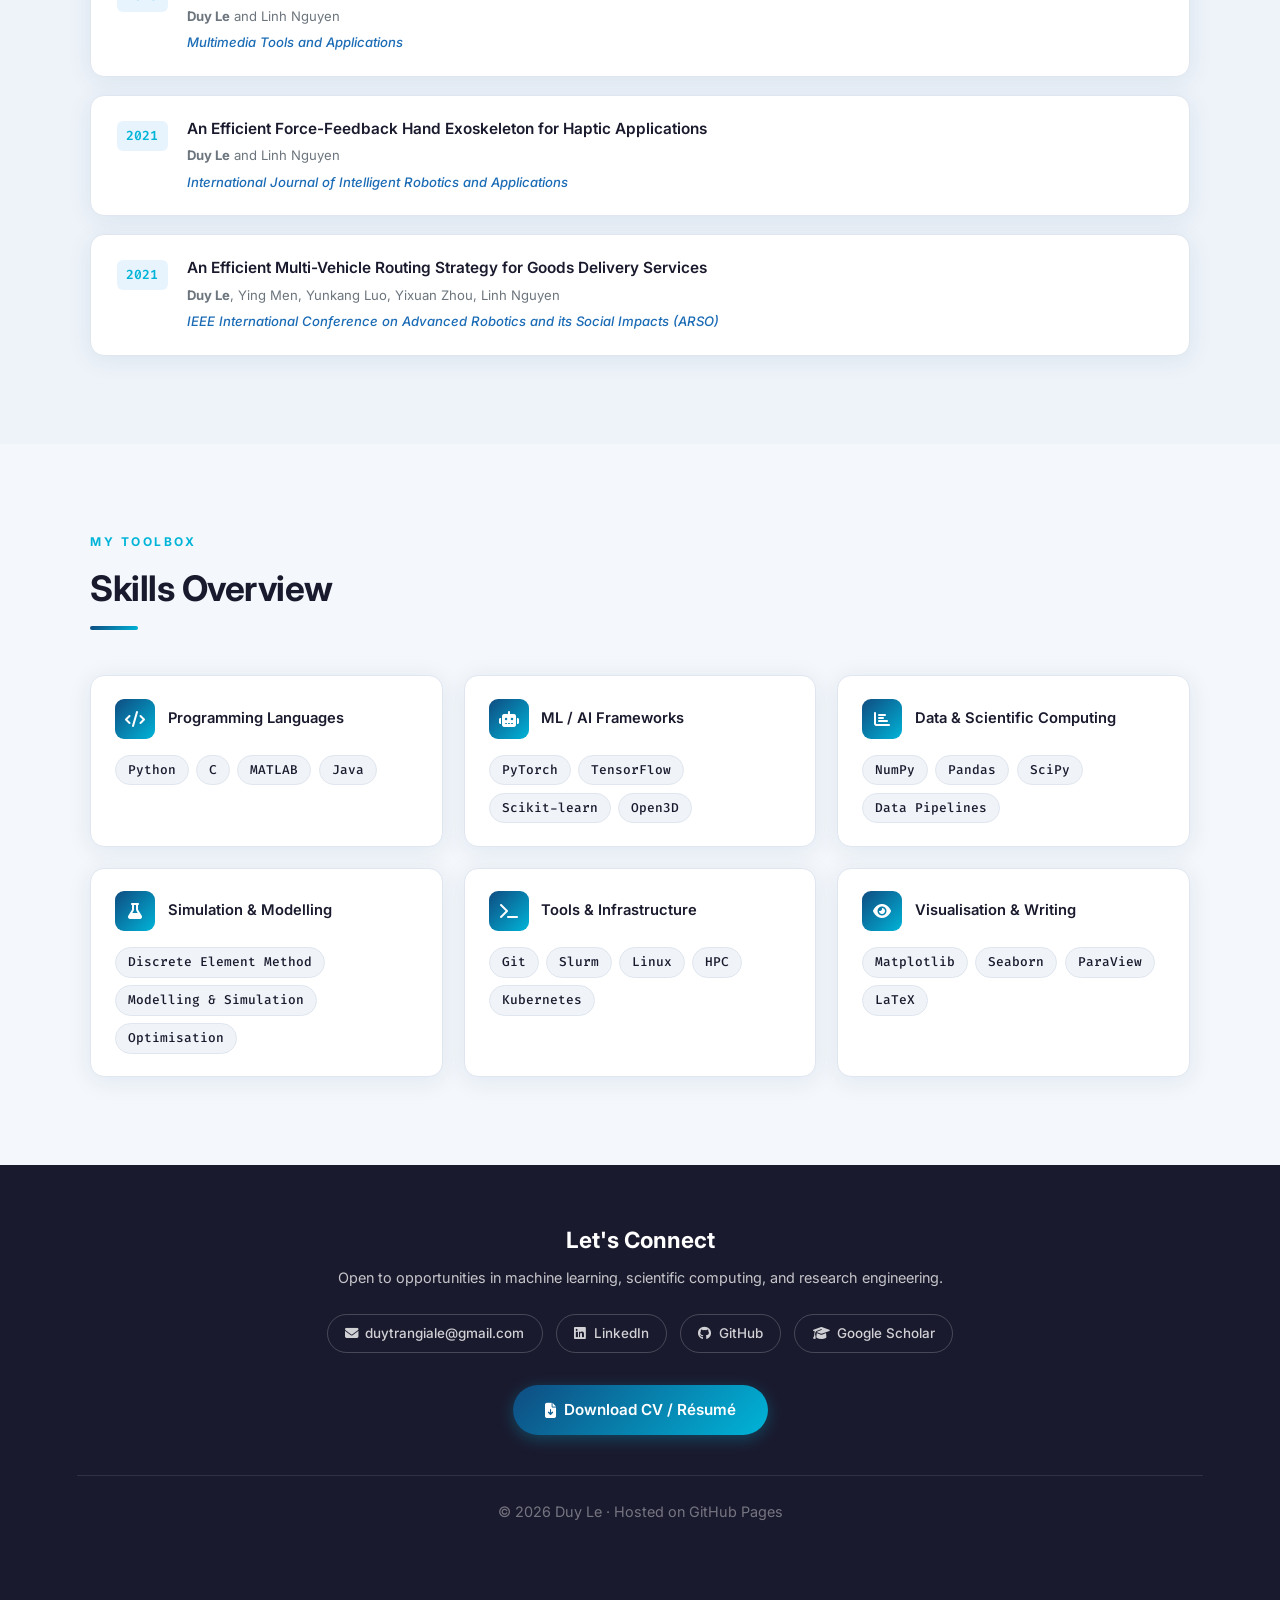
==== commit 6ae97840: "Add live demo link to Neural Surrogate for 3D Granular Flow project" ====
--- a/index.html
+++ b/index.html
@@ -1032,6 +1032,13 @@
                 Machine Learning Accelerated Prediction of 3D Granular Flows in Hoppers — ICANN, 2024
               </a>
             </div>
+            <div class="project-pubs">
+              <p>Live Demo</p>
+              <a href="https://neural-network-surrogate.netlify.app/" target="_blank">
+                <i class="fa-solid fa-arrow-up-right-from-square"></i>
+                View Interactive Demo
+              </a>
+            </div>
           </div>
         </div>
 
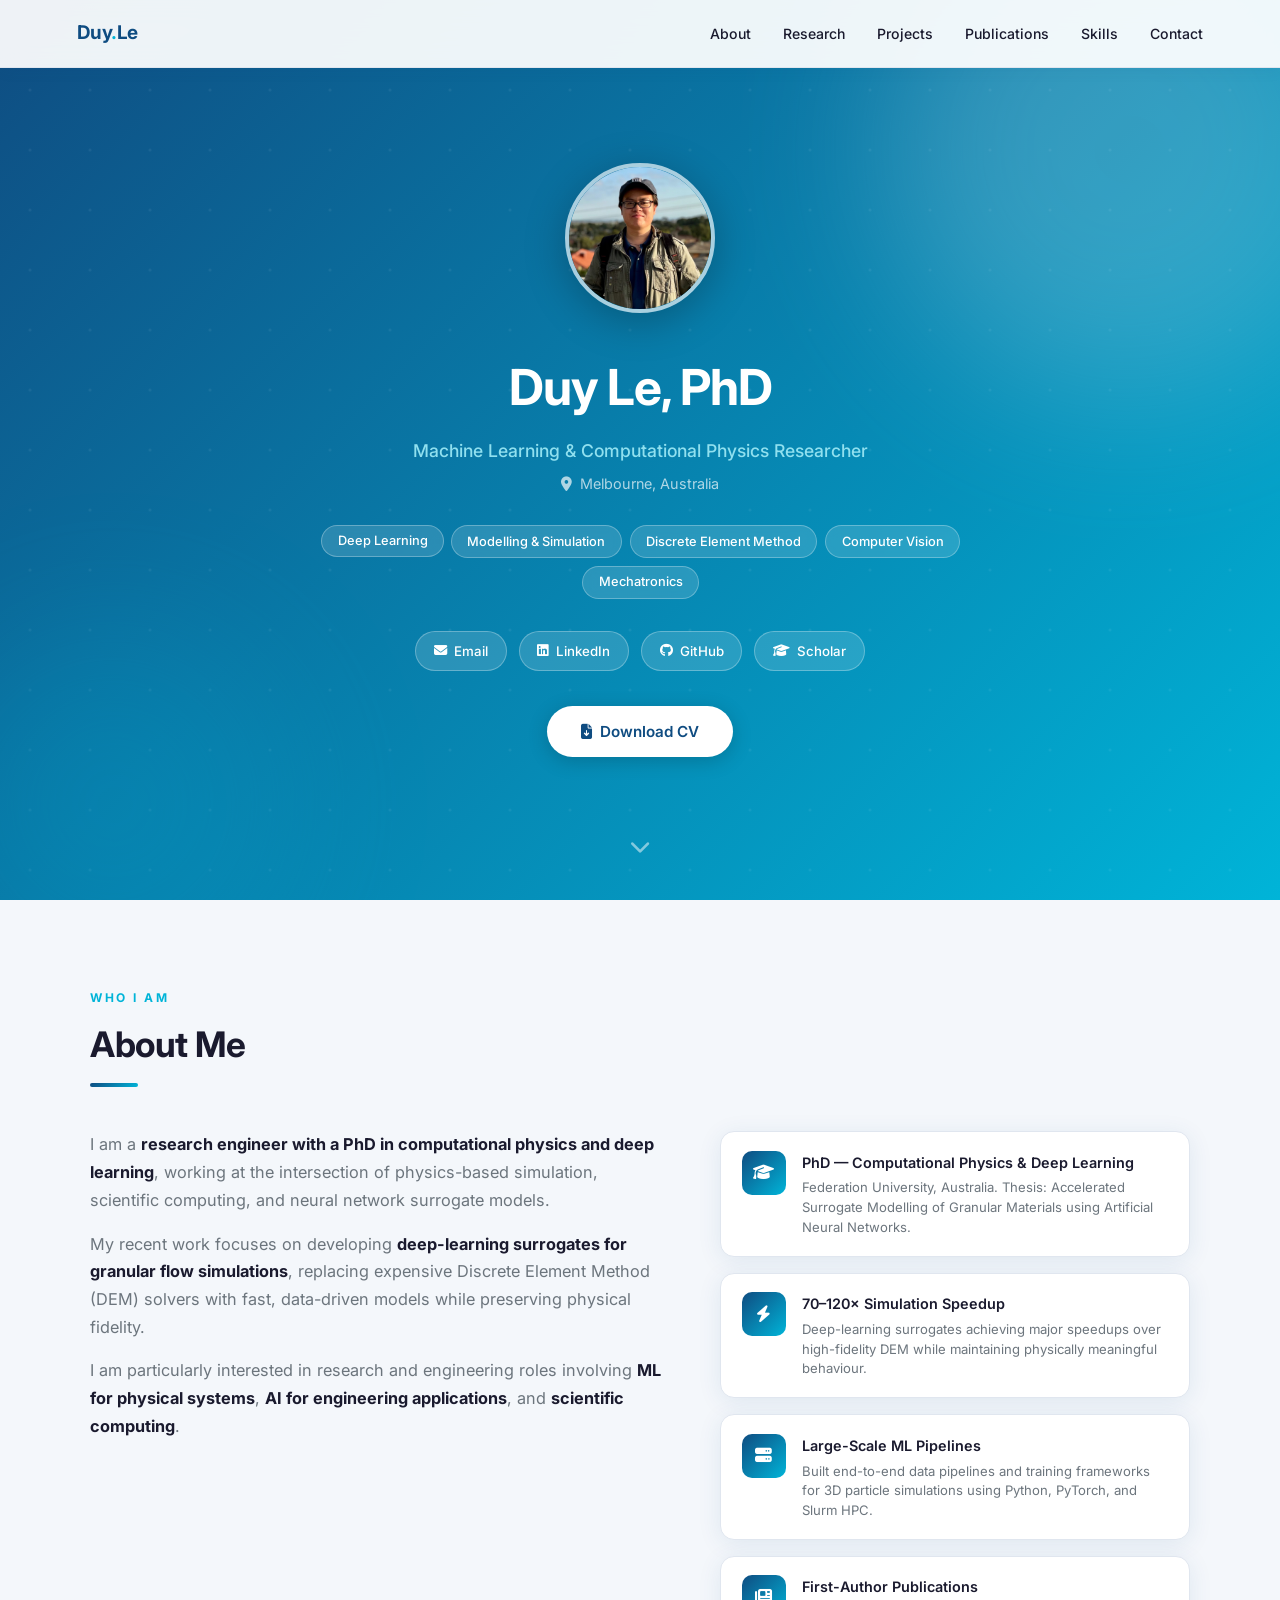
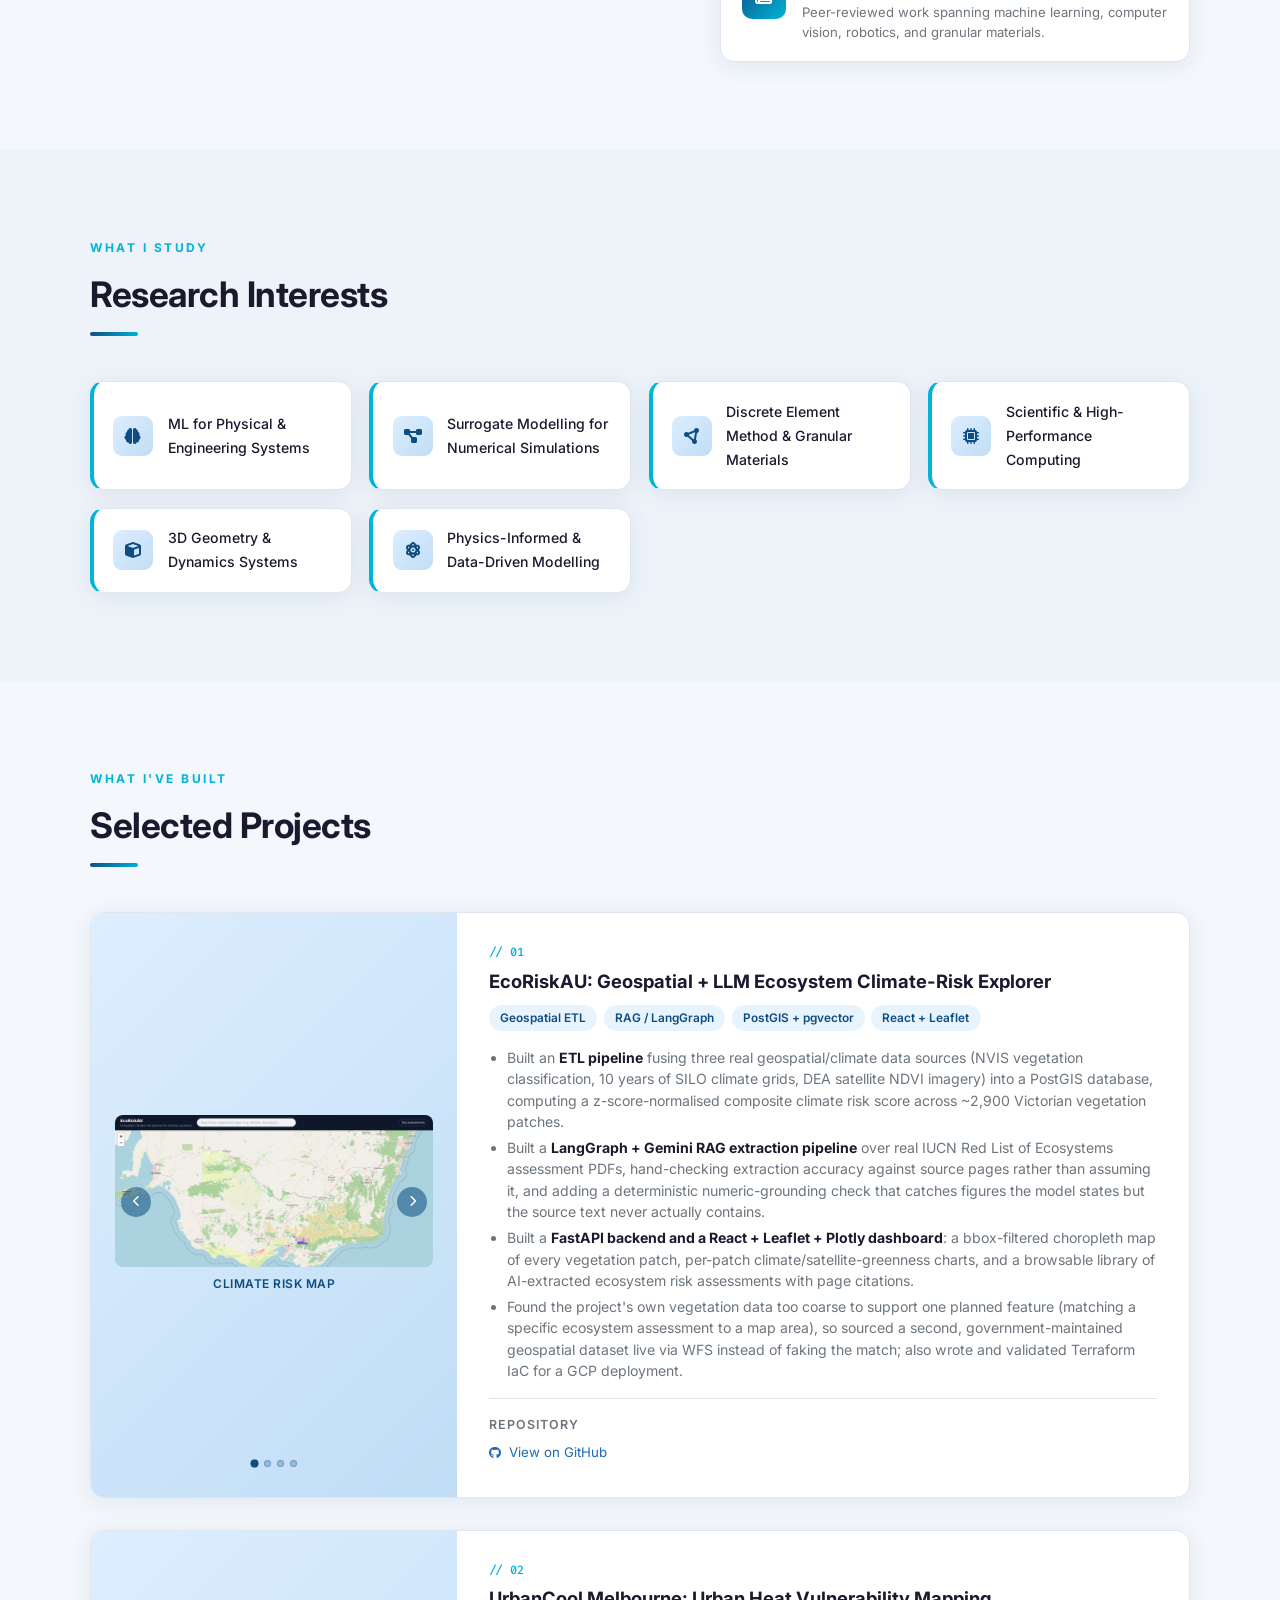
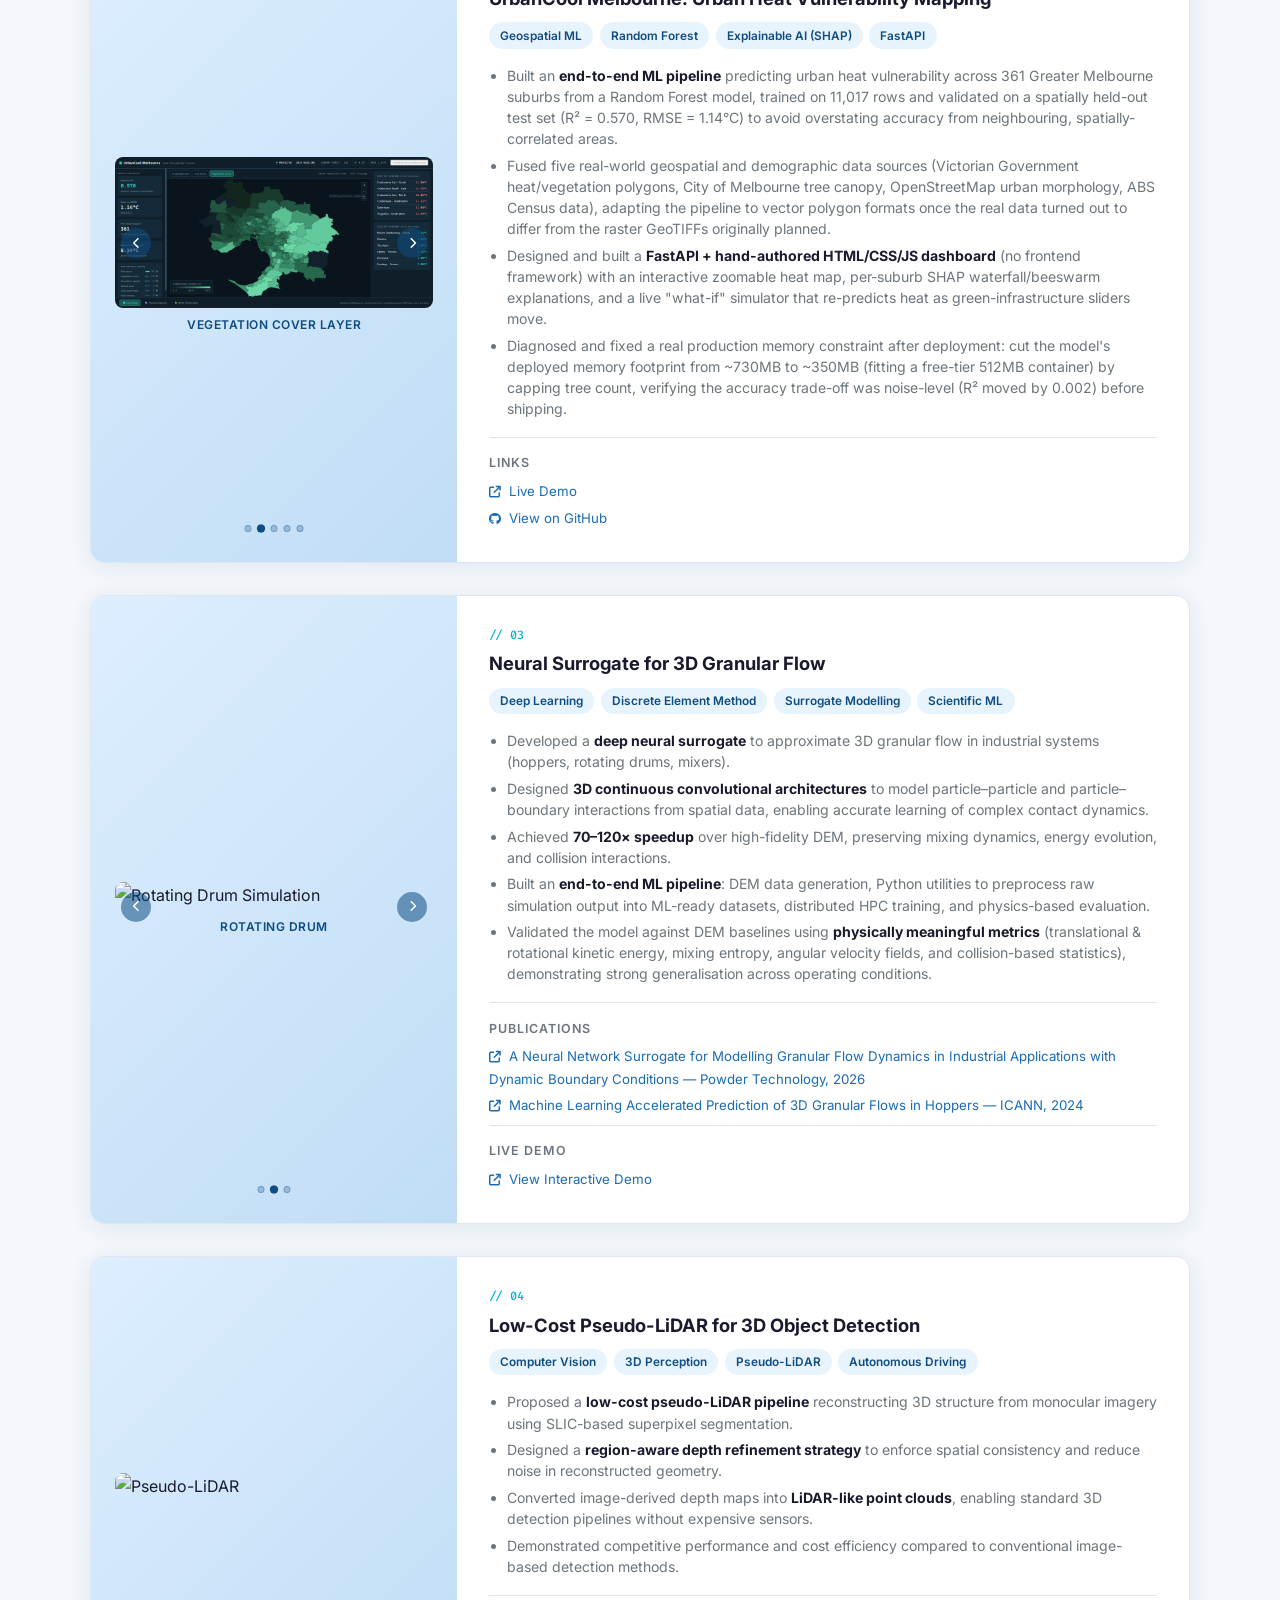
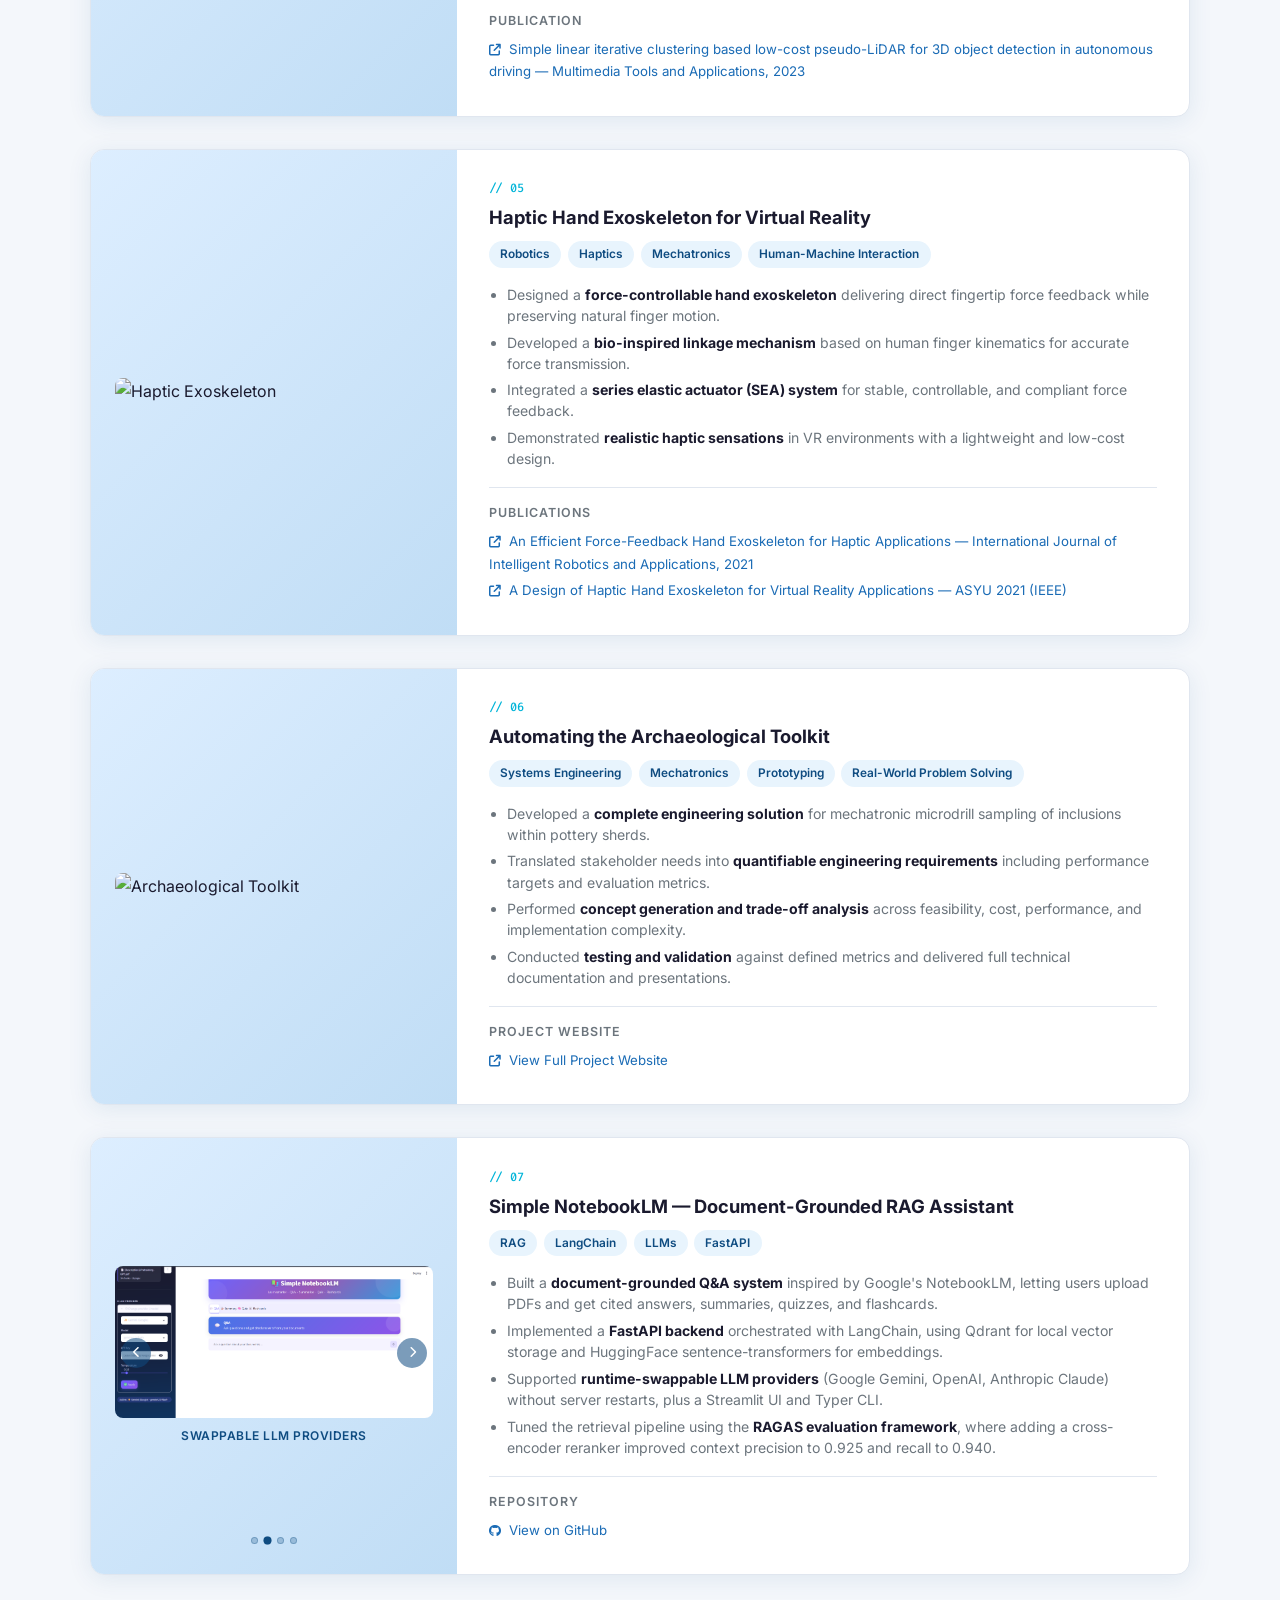
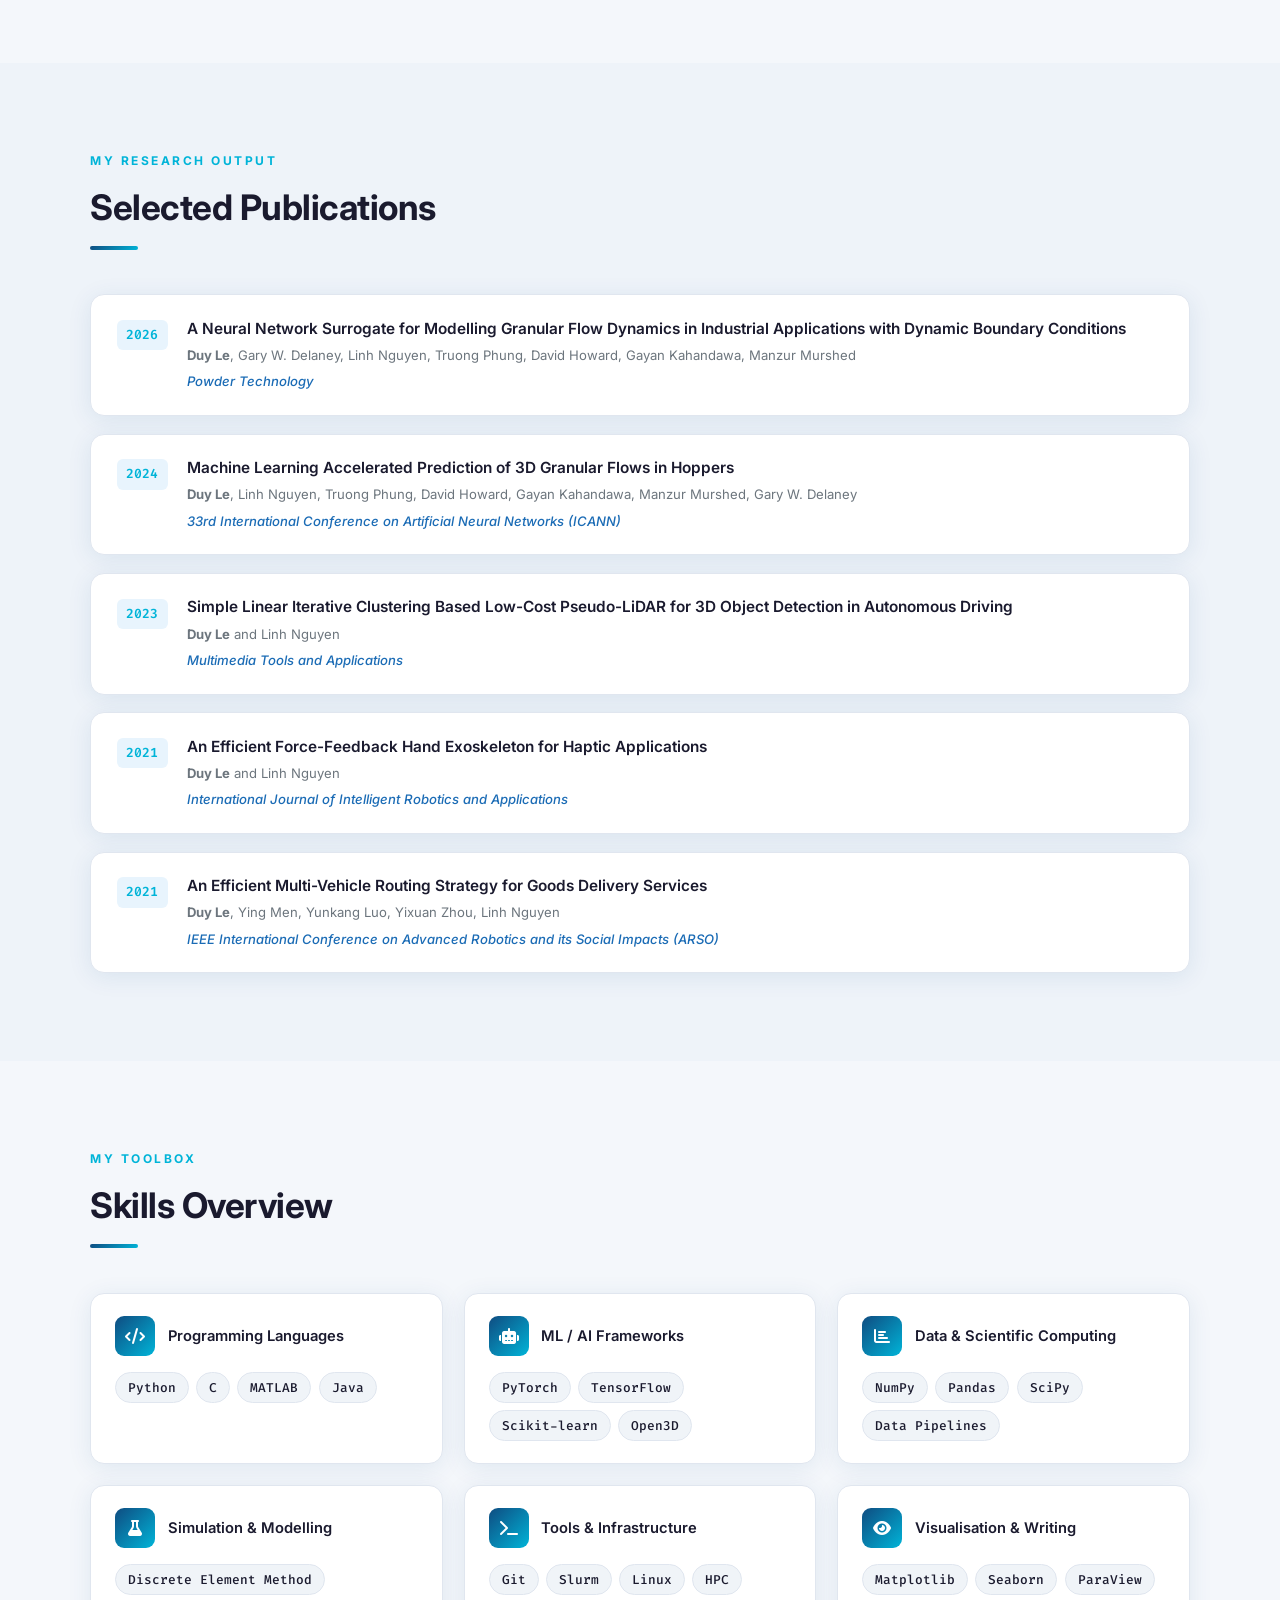
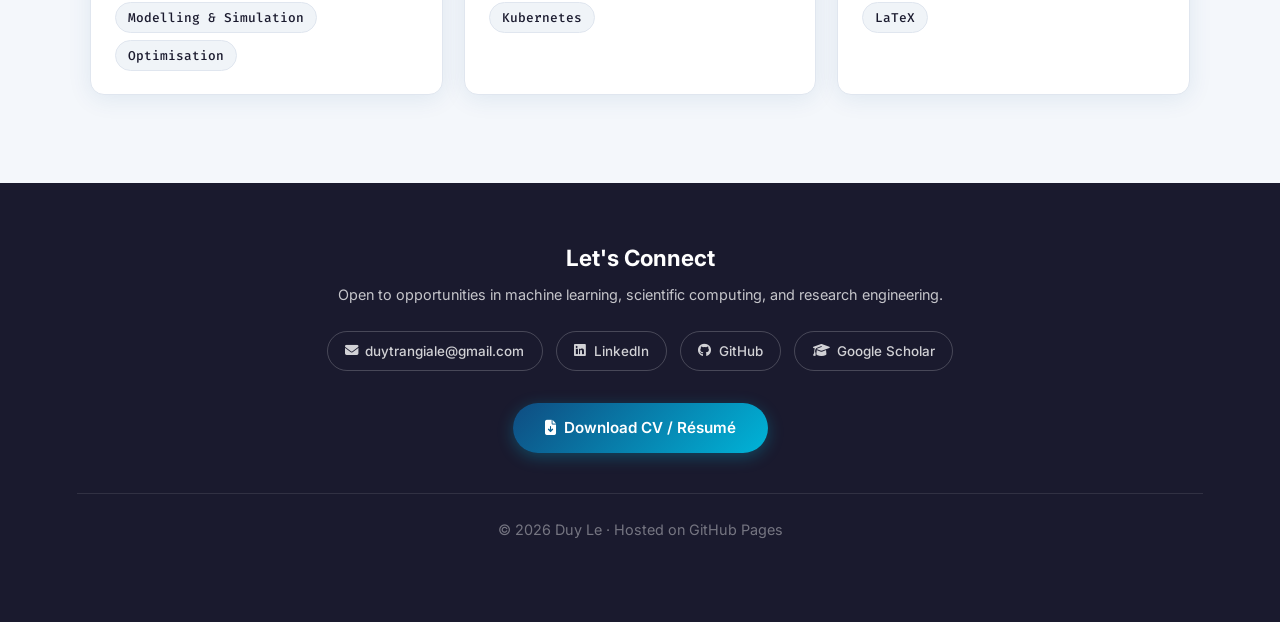
==== commit 5230f400: "Add EcoRiskAU project to top of project list Geospatial + LLM ecosystem climate-risk explorer for Vi" ====
--- a/index.html
+++ b/index.html
@@ -899,6 +899,71 @@
         <!-- Project 1 -->
         <div class="project-card">
         <div class="project-media">
+          <div class="carousel" id="carousel-ecoriskau">
+
+            <div class="carousel-slides">
+              <div class="carousel-slide active">
+                <img src="assets/ecoriskau_map.png" alt="EcoRiskAU climate risk choropleth map of Victoria">
+                <span class="carousel-caption">Climate Risk Map</span>
+              </div>
+              <div class="carousel-slide">
+                <img src="assets/ecoriskau_detail_panel.png" alt="EcoRiskAU ecosystem detail panel with climate chart">
+                <span class="carousel-caption">Per-Patch Climate Detail</span>
+              </div>
+              <div class="carousel-slide">
+                <img src="assets/ecoriskau_crosswalk.png" alt="EcoRiskAU verified Mountain Ash ecosystem crosswalk">
+                <span class="carousel-caption">Verified Ecosystem Crosswalk</span>
+              </div>
+              <div class="carousel-slide">
+                <img src="assets/ecoriskau_rle_browser.png" alt="EcoRiskAU AI-extracted RLE risk assessment browser">
+                <span class="carousel-caption">AI-Extracted Risk Assessments</span>
+              </div>
+            </div>
+
+            <button class="carousel-btn carousel-prev" onclick="moveCarousel('carousel-ecoriskau', -1)">
+              <i class="fa-solid fa-chevron-left"></i>
+            </button>
+            <button class="carousel-btn carousel-next" onclick="moveCarousel('carousel-ecoriskau', 1)">
+              <i class="fa-solid fa-chevron-right"></i>
+            </button>
+
+            <div class="carousel-dots">
+              <span class="carousel-dot active" onclick="goToSlide('carousel-ecoriskau', 0)"></span>
+              <span class="carousel-dot"        onclick="goToSlide('carousel-ecoriskau', 1)"></span>
+              <span class="carousel-dot"        onclick="goToSlide('carousel-ecoriskau', 2)"></span>
+              <span class="carousel-dot"        onclick="goToSlide('carousel-ecoriskau', 3)"></span>
+            </div>
+
+          </div>
+        </div>
+        <div class="project-body">
+            <p class="project-number">// 01</p>
+            <h3>EcoRiskAU: Geospatial + LLM Ecosystem Climate-Risk Explorer</h3>
+            <div class="project-tags">
+              <span class="tag">Geospatial ETL</span>
+              <span class="tag">RAG / LangGraph</span>
+              <span class="tag">PostGIS + pgvector</span>
+              <span class="tag">React + Leaflet</span>
+            </div>
+            <ul>
+              <li>Built an <strong>ETL pipeline</strong> fusing three real geospatial/climate data sources (NVIS vegetation classification, 10 years of SILO climate grids, DEA satellite NDVI imagery) into a PostGIS database, computing a z-score-normalised composite climate risk score across ~2,900 Victorian vegetation patches.</li>
+              <li>Built a <strong>LangGraph + Gemini RAG extraction pipeline</strong> over real IUCN Red List of Ecosystems assessment PDFs, hand-checking extraction accuracy against source pages rather than assuming it, and adding a deterministic numeric-grounding check that catches figures the model states but the source text never actually contains.</li>
+              <li>Built a <strong>FastAPI backend and a React + Leaflet + Plotly dashboard</strong>: a bbox-filtered choropleth map of every vegetation patch, per-patch climate/satellite-greenness charts, and a browsable library of AI-extracted ecosystem risk assessments with page citations.</li>
+              <li>Found the project's own vegetation data too coarse to support one planned feature (matching a specific ecosystem assessment to a map area), so sourced a second, government-maintained geospatial dataset live via WFS instead of faking the match; also wrote and validated Terraform IaC for a GCP deployment.</li>
+            </ul>
+            <div class="project-pubs">
+              <p>Repository</p>
+              <a href="https://github.com/duytrangiale/eco_risk_au" target="_blank">
+                <i class="fa-brands fa-github"></i>
+                View on GitHub
+              </a>
+            </div>
+          </div>
+        </div>
+
+        <!-- Project 2 -->
+        <div class="project-card">
+        <div class="project-media">
           <div class="carousel" id="carousel-urbancool">
 
             <div class="carousel-slides">
@@ -942,7 +1007,7 @@
           </div>
         </div>
         <div class="project-body">
-            <p class="project-number">// 01</p>
+            <p class="project-number">// 02</p>
             <h3>UrbanCool Melbourne: Urban Heat Vulnerability Mapping</h3>
             <div class="project-tags">
               <span class="tag">Geospatial ML</span>
@@ -970,7 +1035,7 @@
           </div>
         </div>
 
-        <!-- Project 2 -->
+        <!-- Project 3 -->
         <div class="project-card">
         <div class="project-media">
           <div class="carousel" id="carousel-1">
@@ -1006,7 +1071,7 @@
           </div>
         </div>
         <div class="project-body">
-            <p class="project-number">// 02</p>
+            <p class="project-number">// 03</p>
             <h3>Neural Surrogate for 3D Granular Flow</h3>
             <div class="project-tags">
               <span class="tag">Deep Learning</span>
@@ -1042,13 +1107,13 @@
           </div>
         </div>
 
-        <!-- Project 3 -->
+        <!-- Project 4 -->
         <div class="project-card">
           <div class="project-media">
             <img src="assets/pseudo_lidar.jpg" alt="Pseudo-LiDAR">
           </div>
           <div class="project-body">
-            <p class="project-number">// 03</p>
+            <p class="project-number">// 04</p>
             <h3>Low-Cost Pseudo-LiDAR for 3D Object Detection</h3>
             <div class="project-tags">
               <span class="tag">Computer Vision</span>
@@ -1072,13 +1137,13 @@
           </div>
         </div>
 
-        <!-- Project 4 -->
+        <!-- Project 5 -->
         <div class="project-card">
           <div class="project-media">
             <img src="assets/Exoskeleton.png" alt="Haptic Exoskeleton">
           </div>
           <div class="project-body">
-            <p class="project-number">// 04</p>
+            <p class="project-number">// 05</p>
             <h3>Haptic Hand Exoskeleton for Virtual Reality</h3>
             <div class="project-tags">
               <span class="tag">Robotics</span>
@@ -1106,13 +1171,13 @@
           </div>
         </div>
 
-        <!-- Project 5 -->
+        <!-- Project 6 -->
         <div class="project-card">
           <div class="project-media">
             <img src="assets/Capstone.gif" alt="Archaeological Toolkit">
           </div>
           <div class="project-body">
-            <p class="project-number">// 05</p>
+            <p class="project-number">// 06</p>
             <h3>Automating the Archaeological Toolkit</h3>
             <div class="project-tags">
               <span class="tag">Systems Engineering</span>
@@ -1137,7 +1202,7 @@
           </div>
         </div>
 
-        <!-- Project 6 -->
+        <!-- Project 7 -->
         <div class="project-card">
         <div class="project-media">
           <div class="carousel" id="carousel-6">
@@ -1178,7 +1243,7 @@
           </div>
         </div>
           <div class="project-body">
-            <p class="project-number">// 06</p>
+            <p class="project-number">// 07</p>
             <h3>Simple NotebookLM — Document-Grounded RAG Assistant</h3>
             <div class="project-tags">
               <span class="tag">RAG</span>
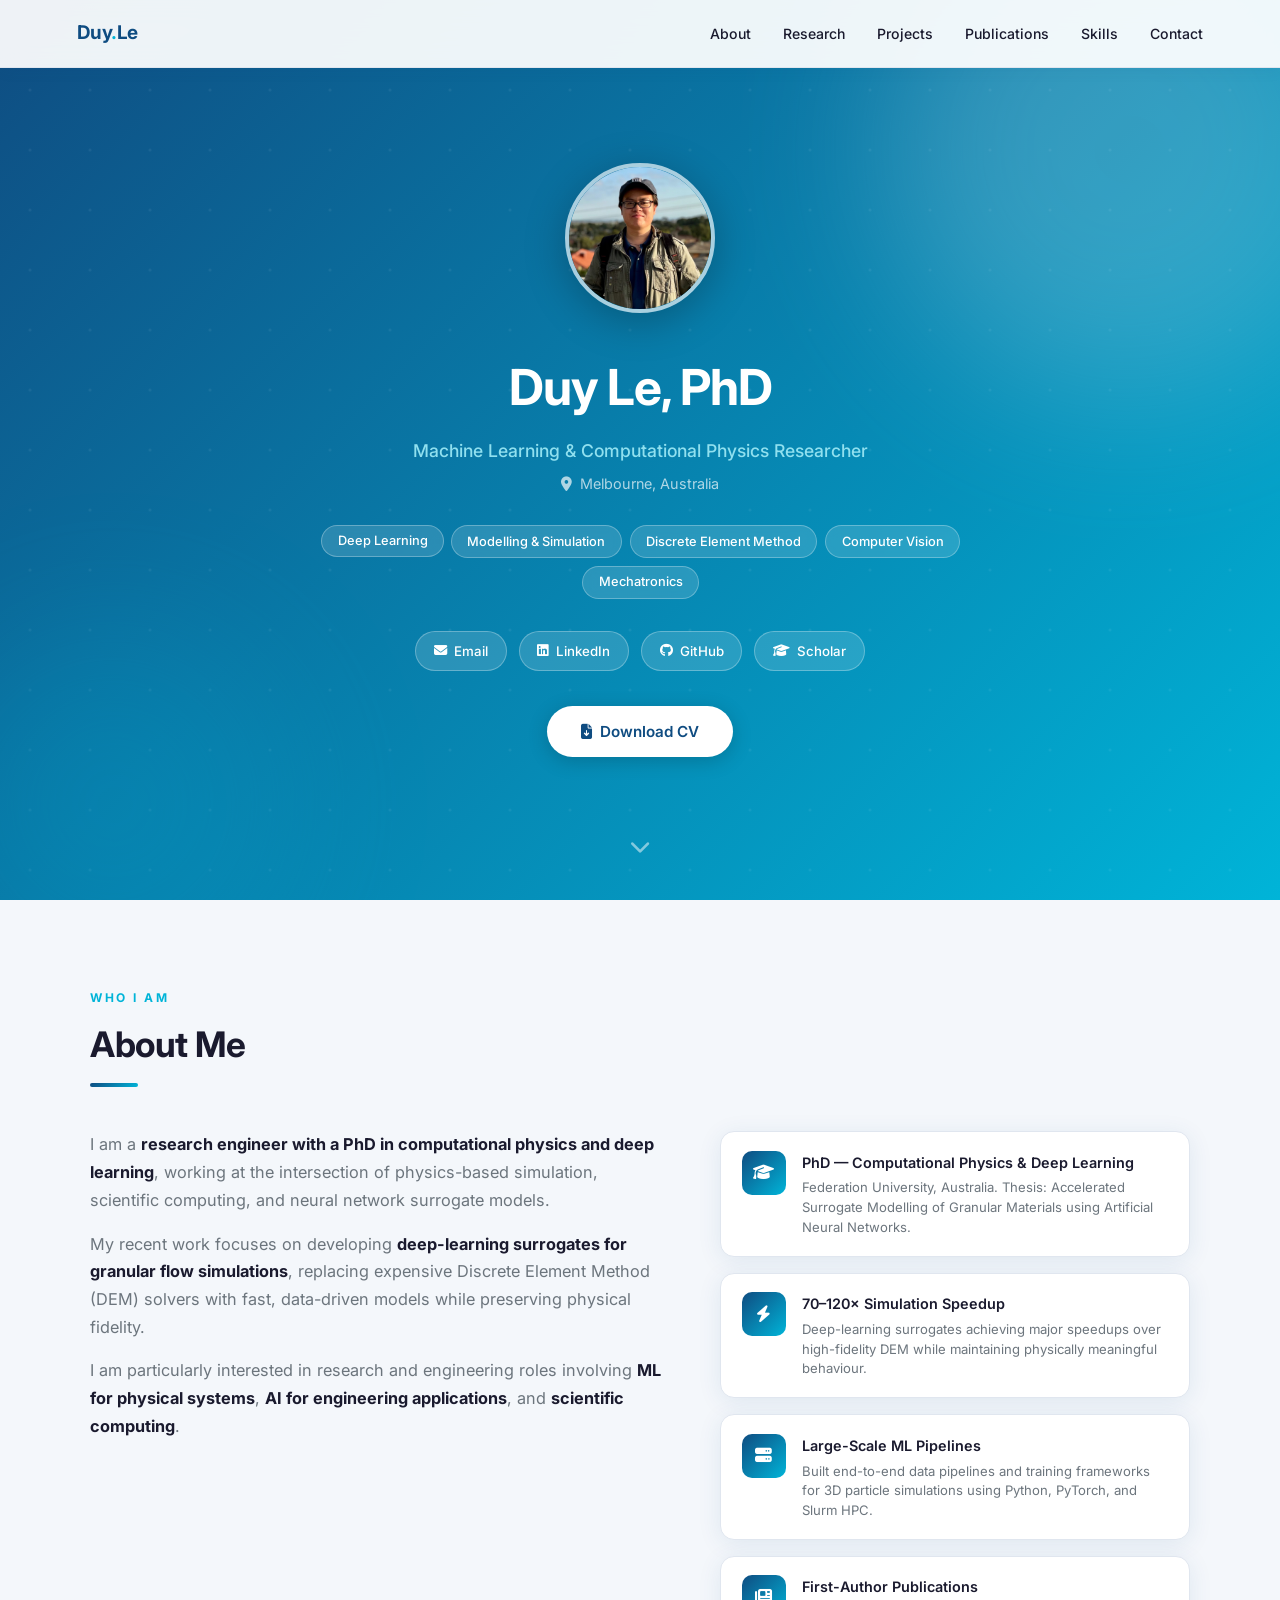
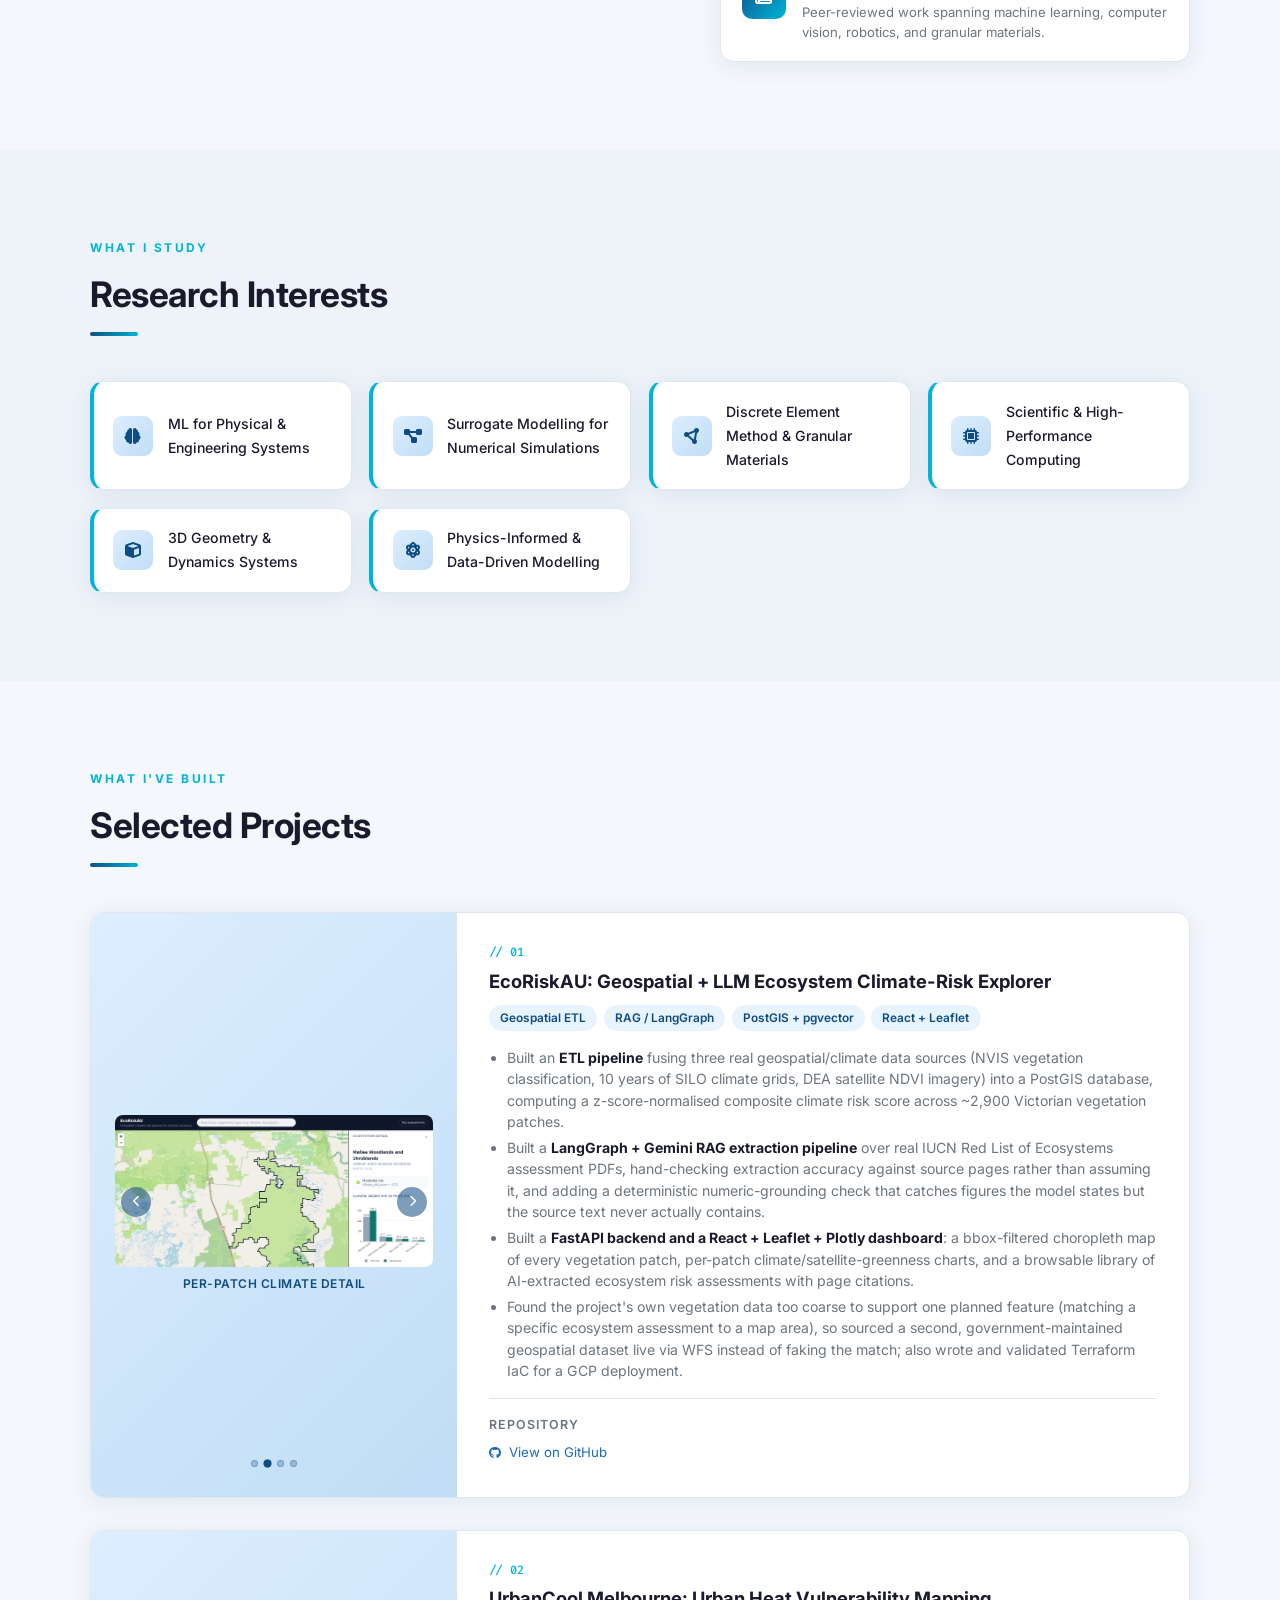
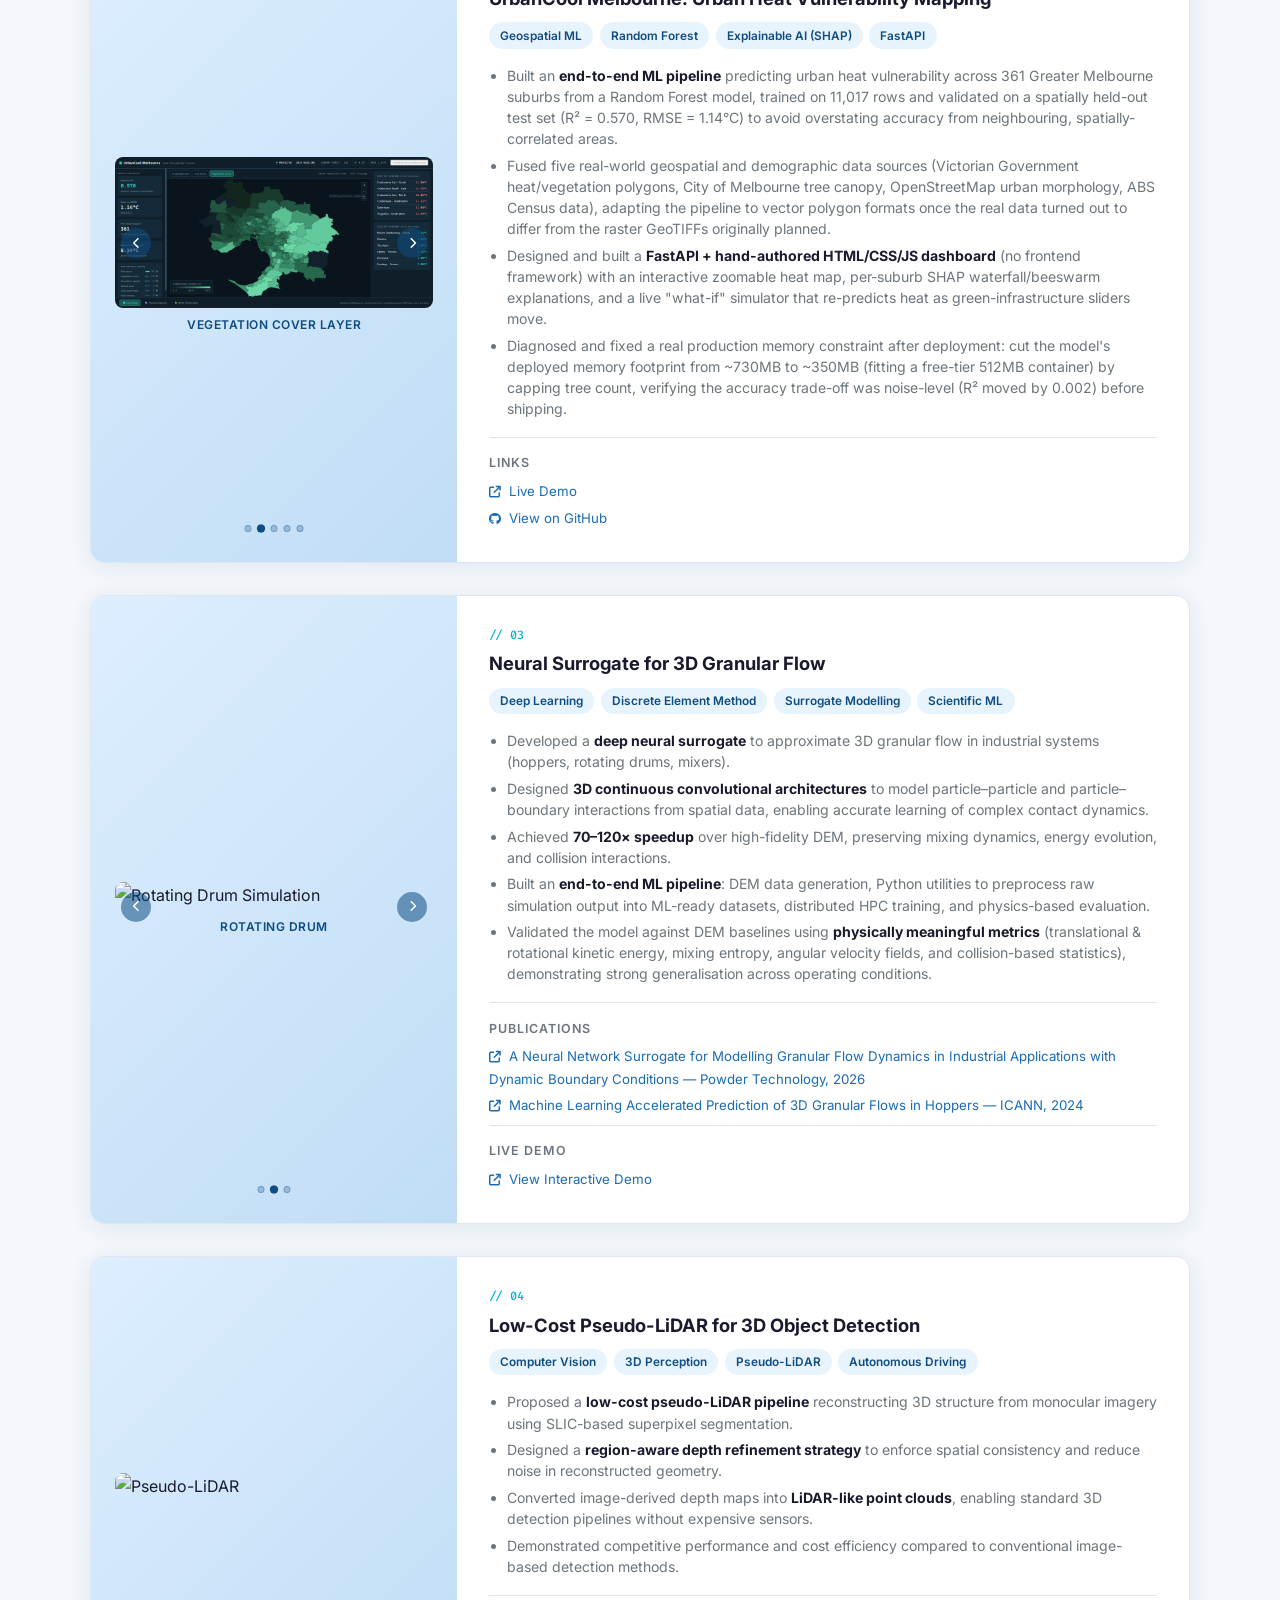
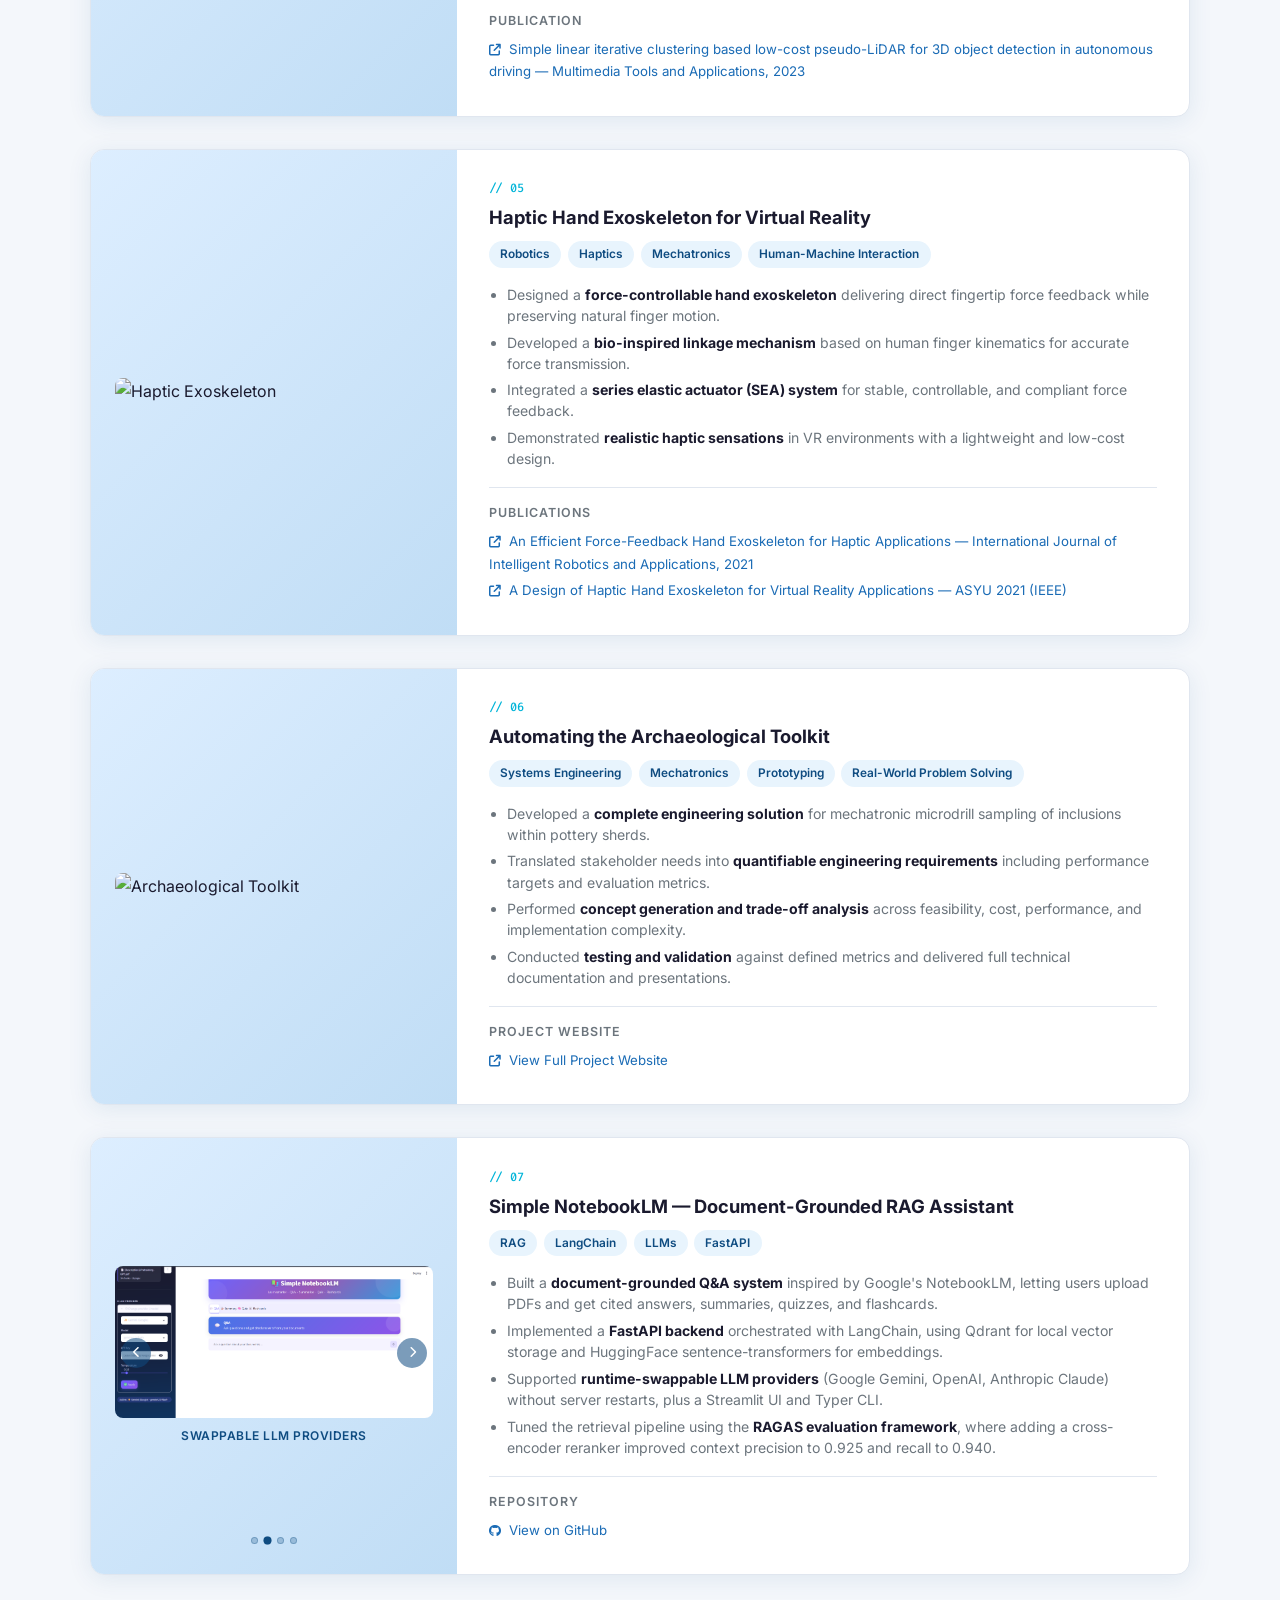
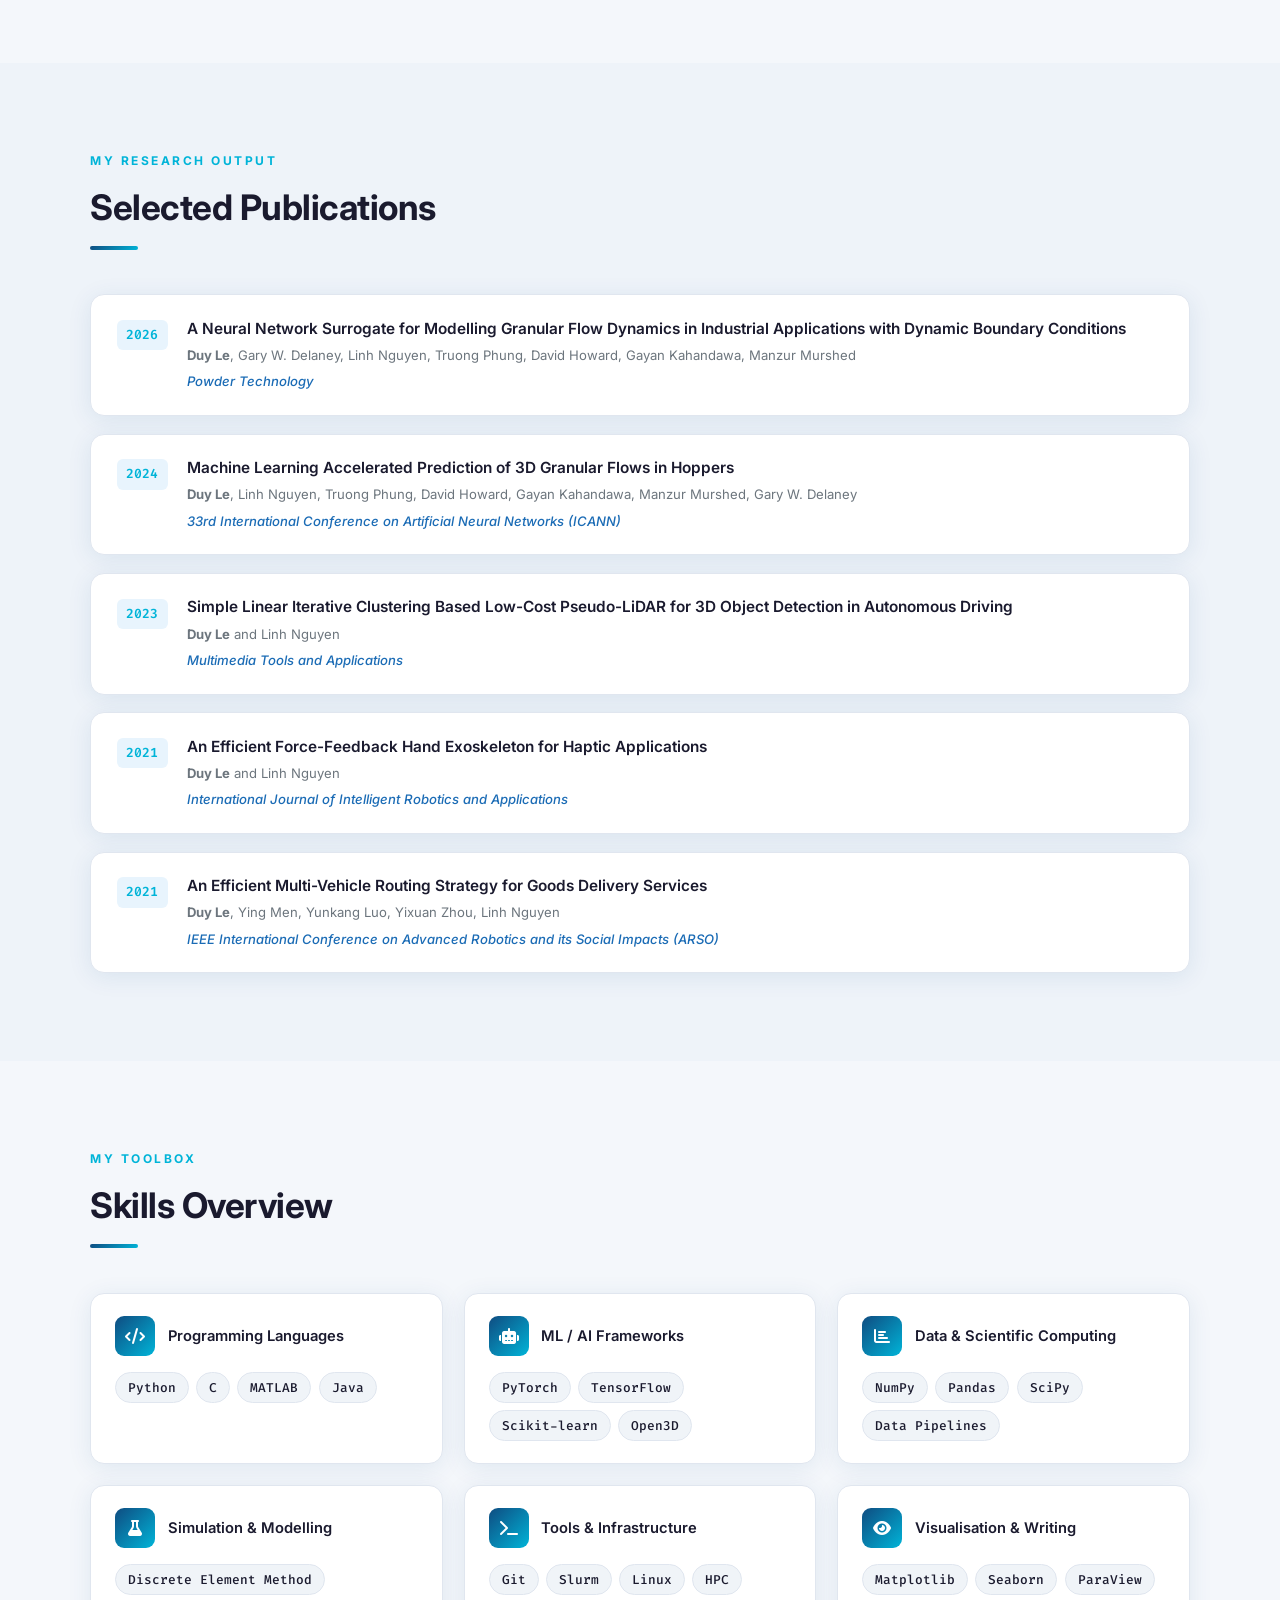
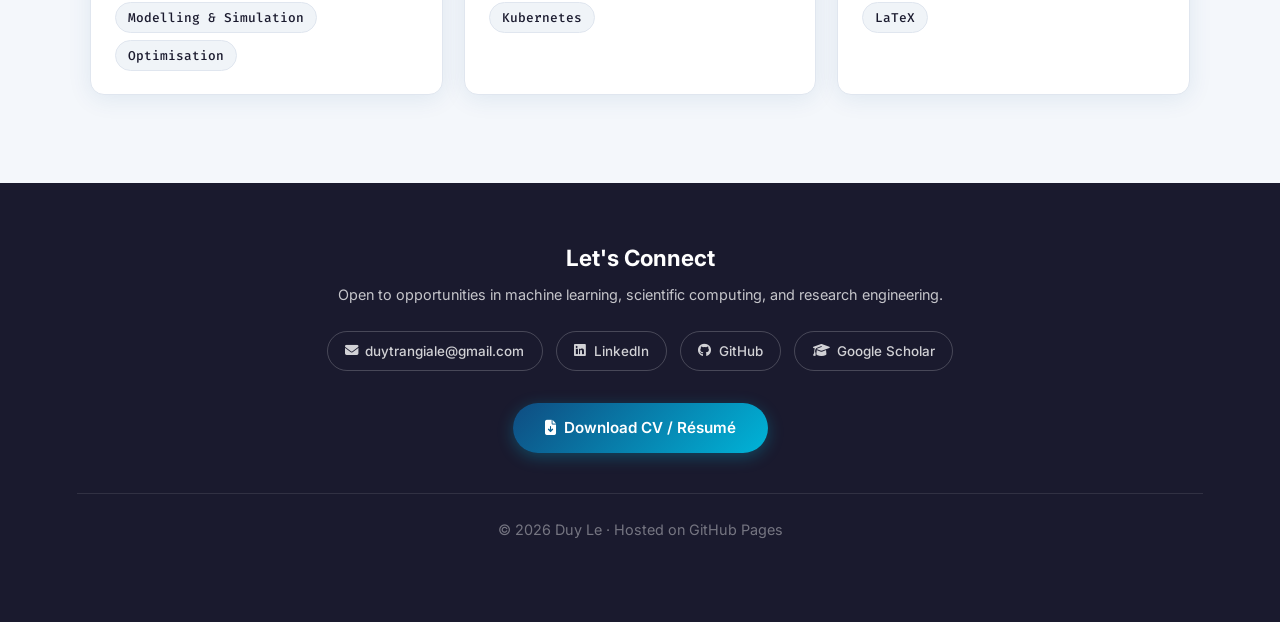
==== commit a5424a94: "Fix EcoRiskAU carousel not auto-advancing autoAdvance() is called explicitly per carousel ID rather " ====
--- a/index.html
+++ b/index.html
@@ -1500,6 +1500,7 @@
     autoAdvance('carousel-1', 3000);
     autoAdvance('carousel-urbancool', 3000);
     autoAdvance('carousel-6', 3000);
+    autoAdvance('carousel-ecoriskau', 3000);
 
     // --- Back to top ---
     const btn = document.getElementById('back-to-top');
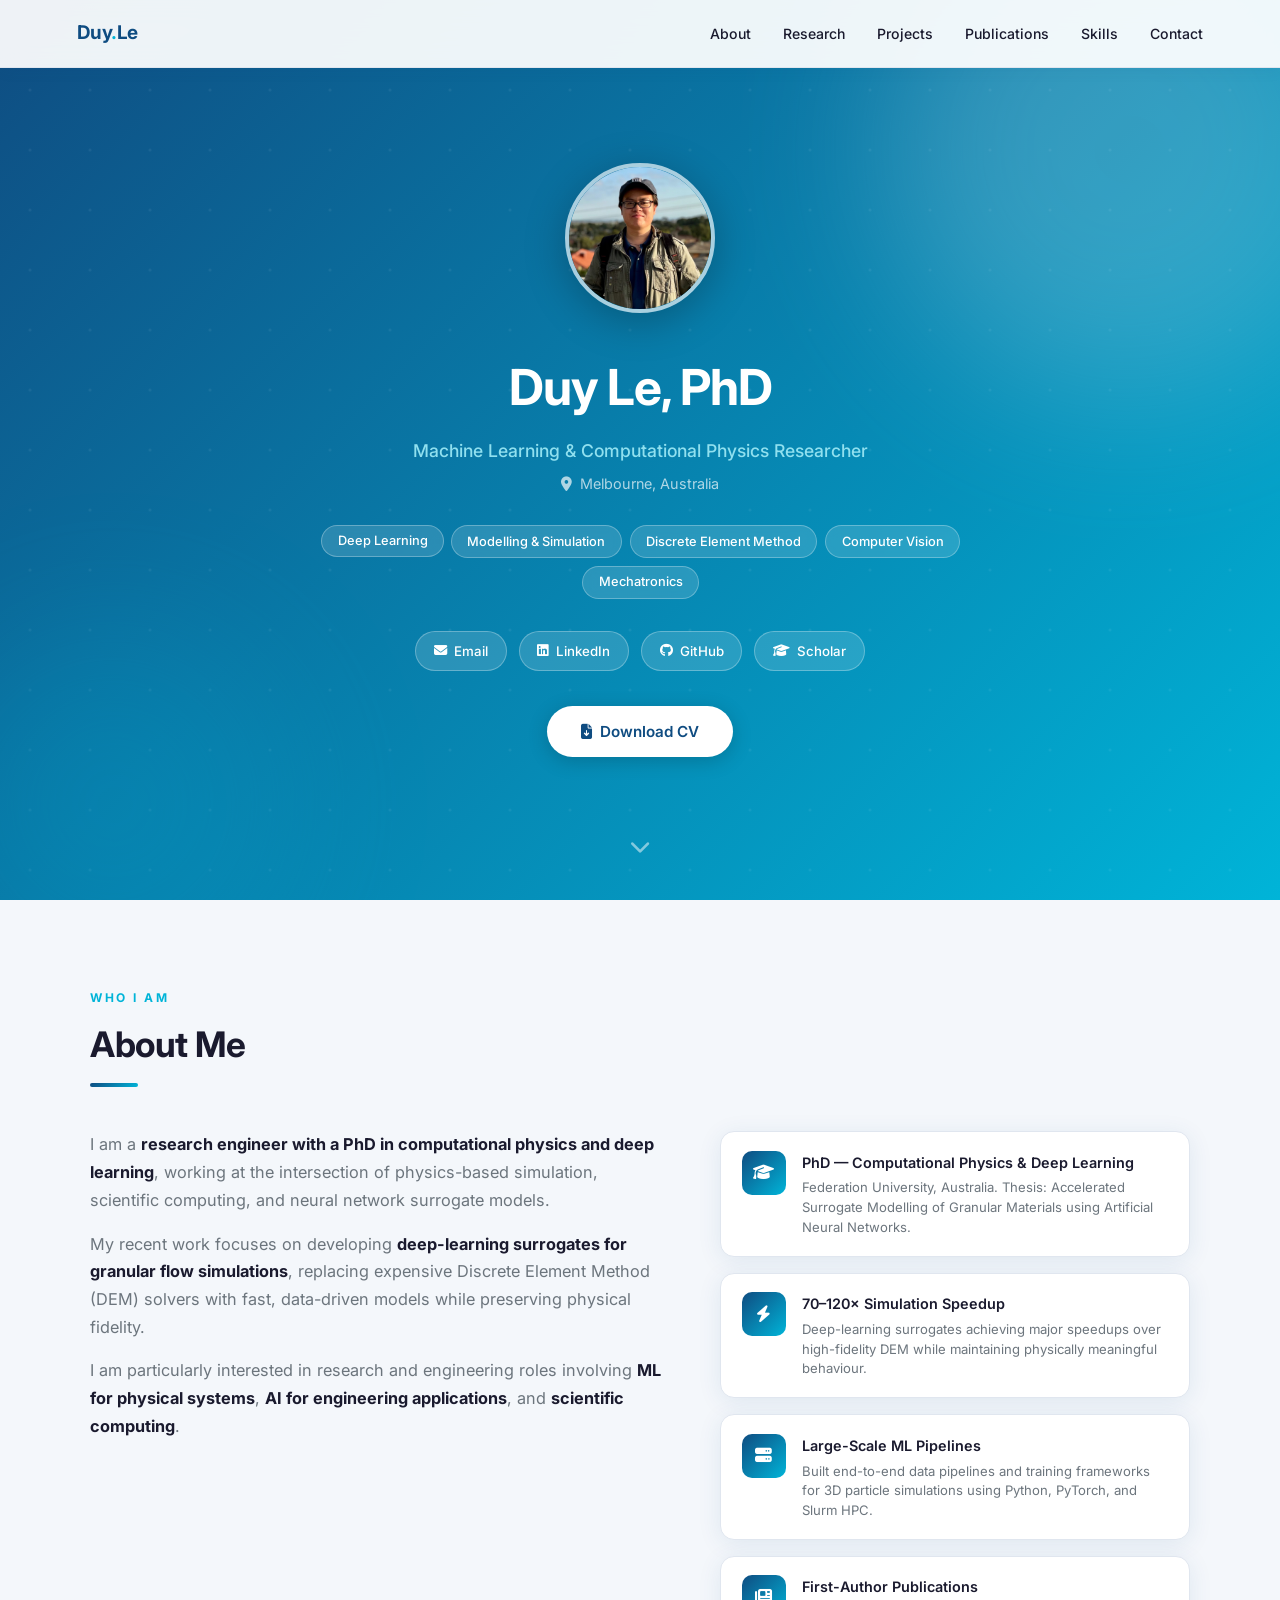
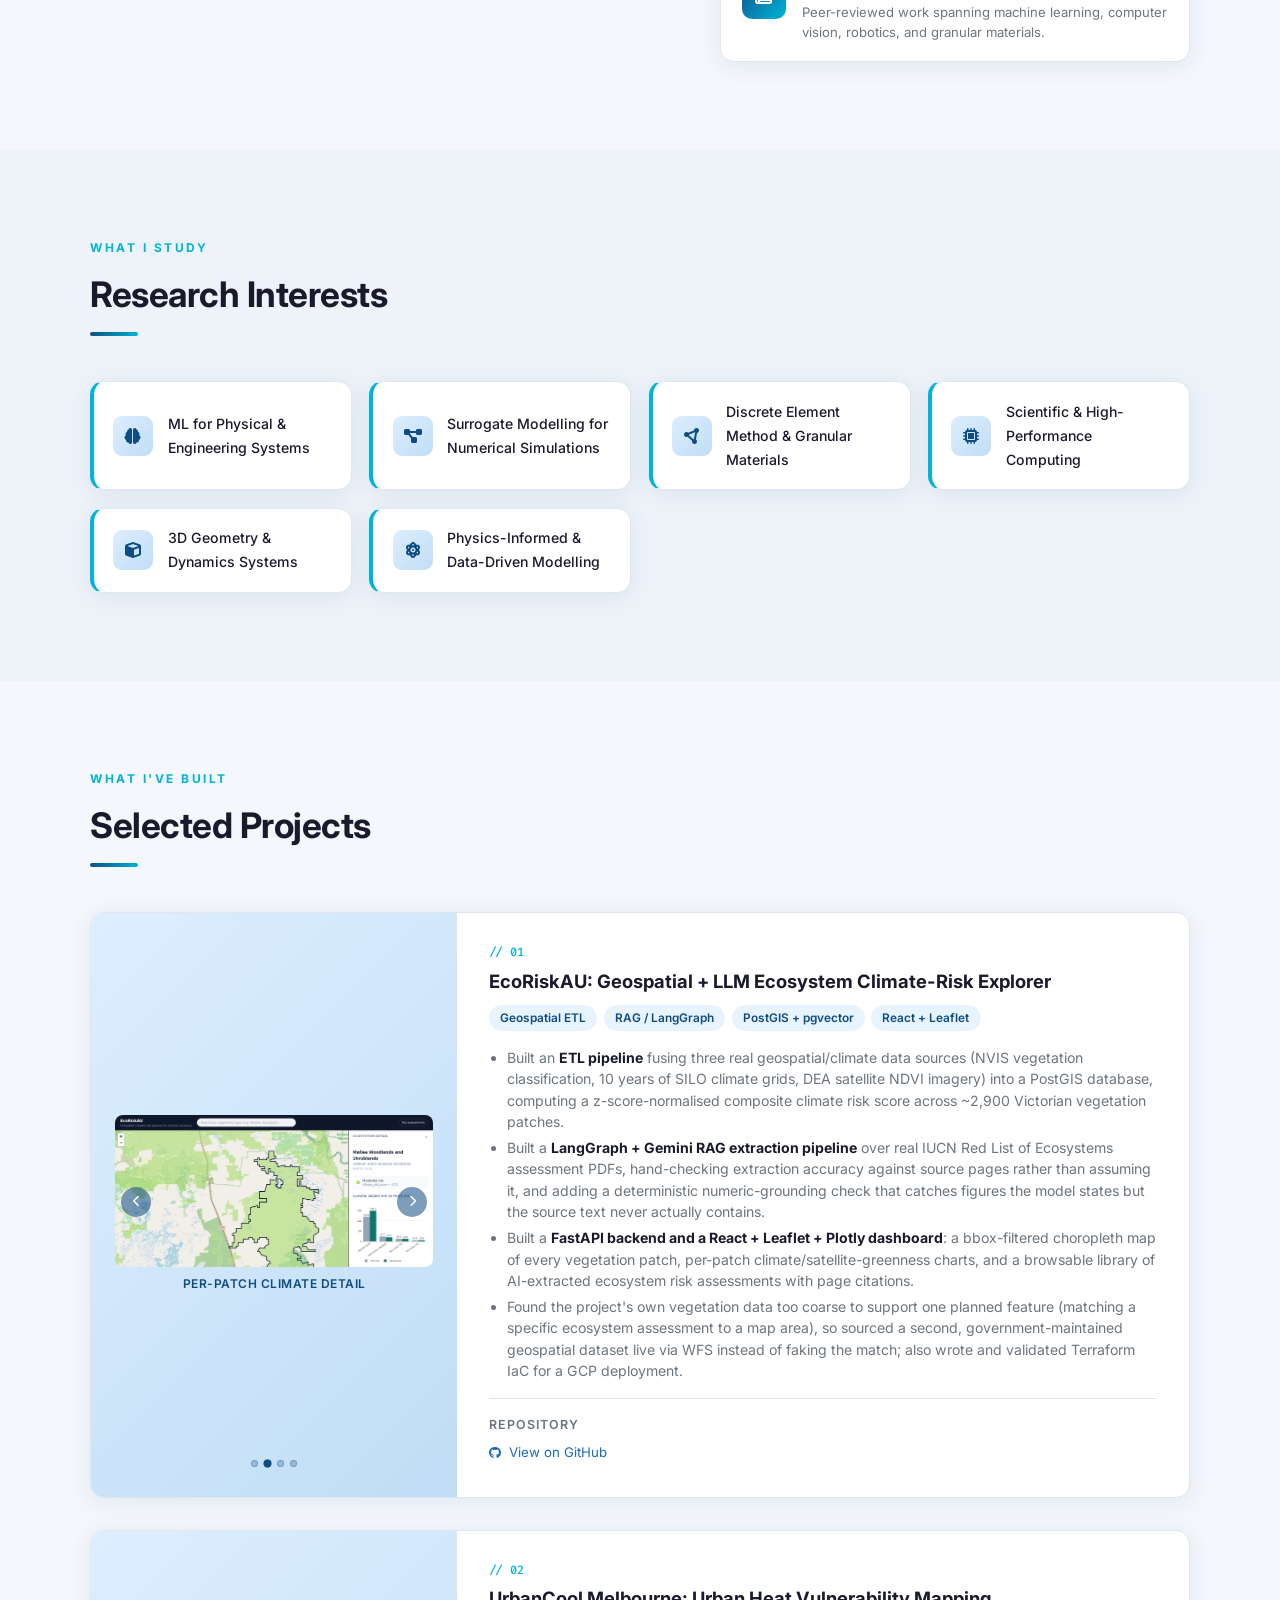
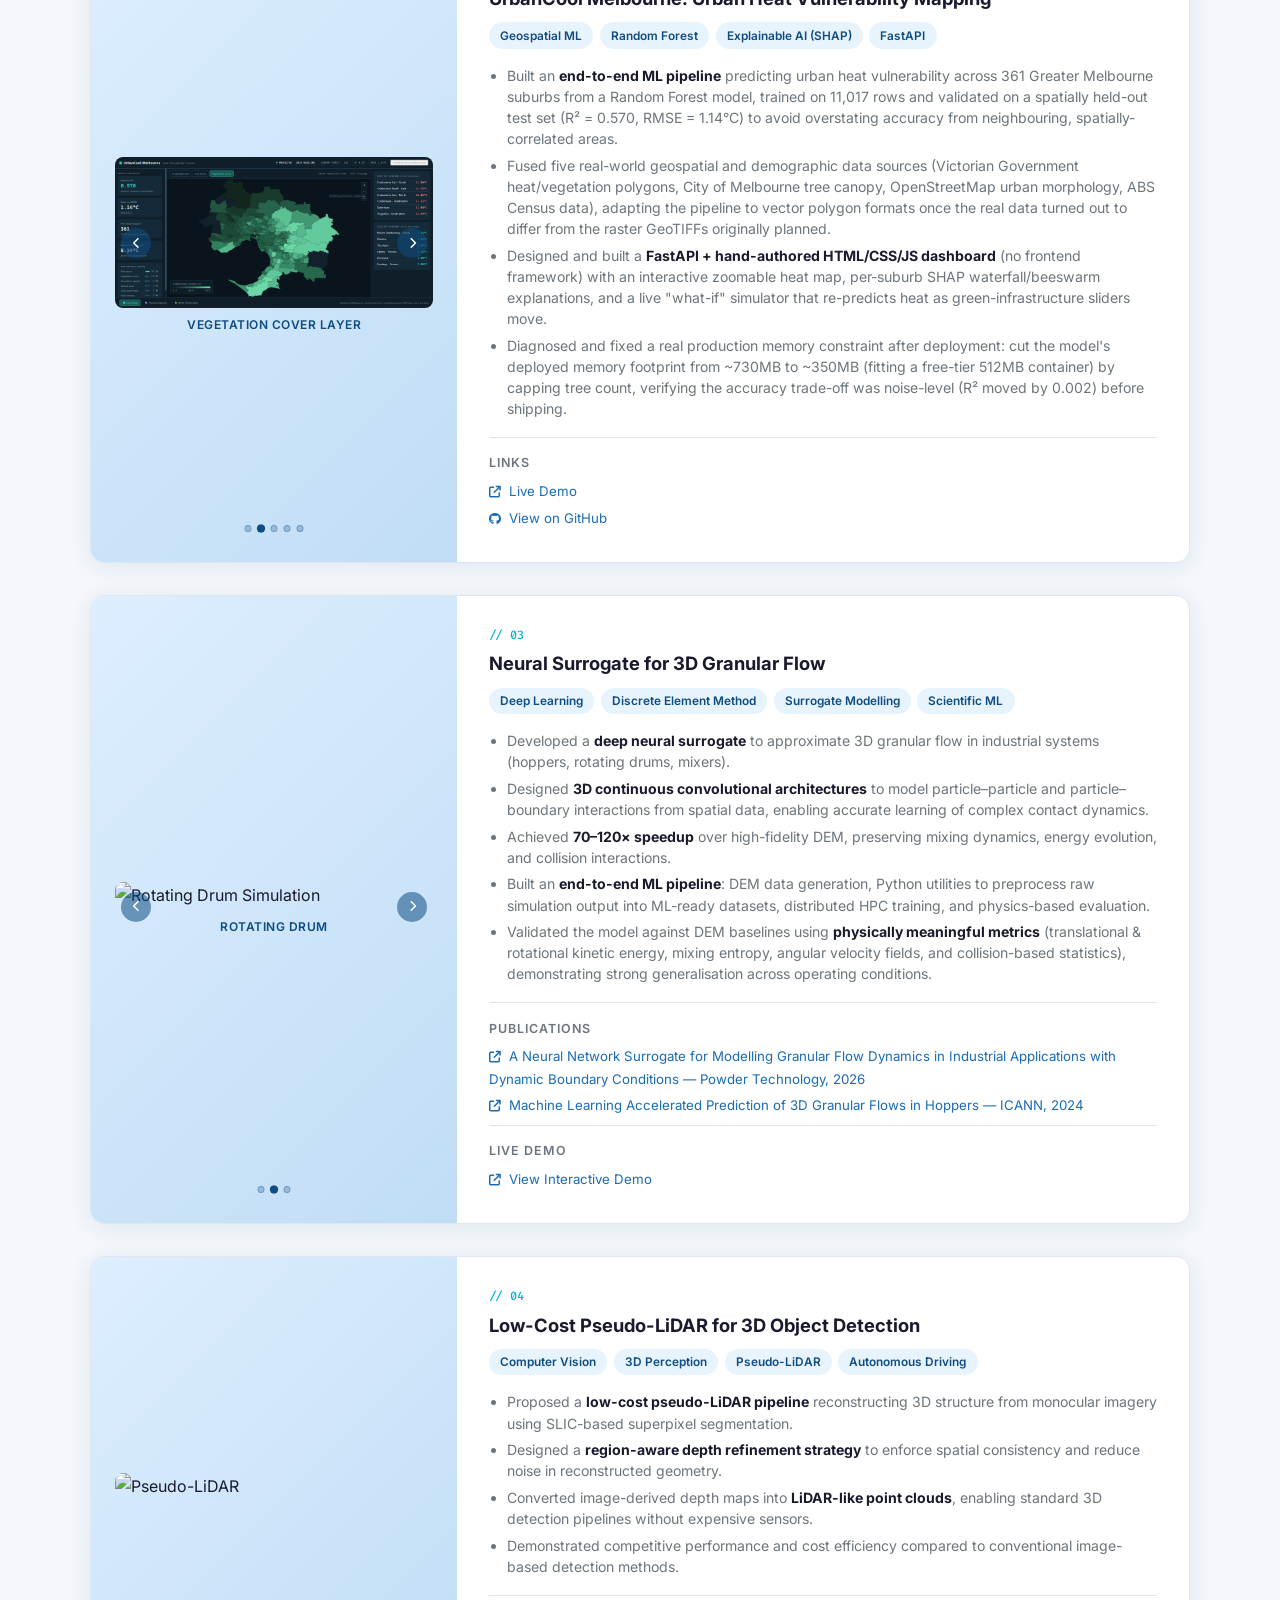
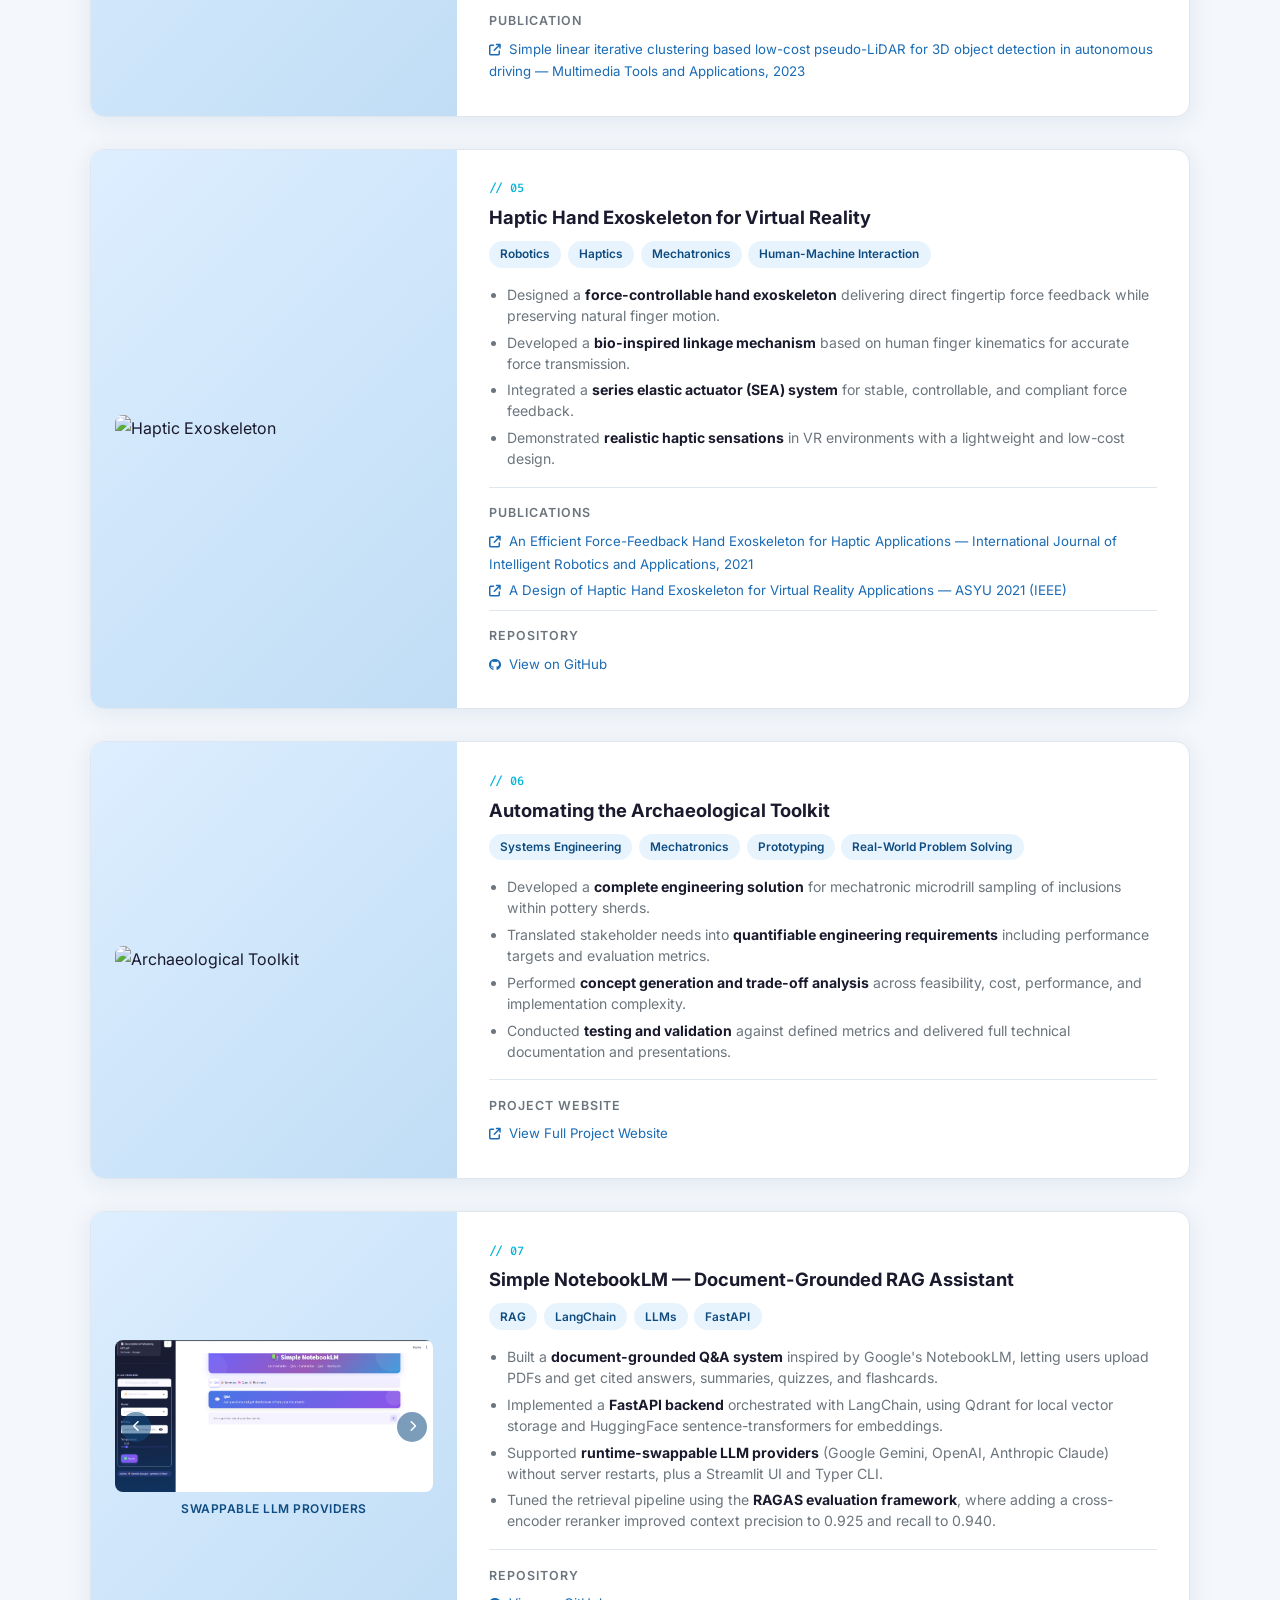
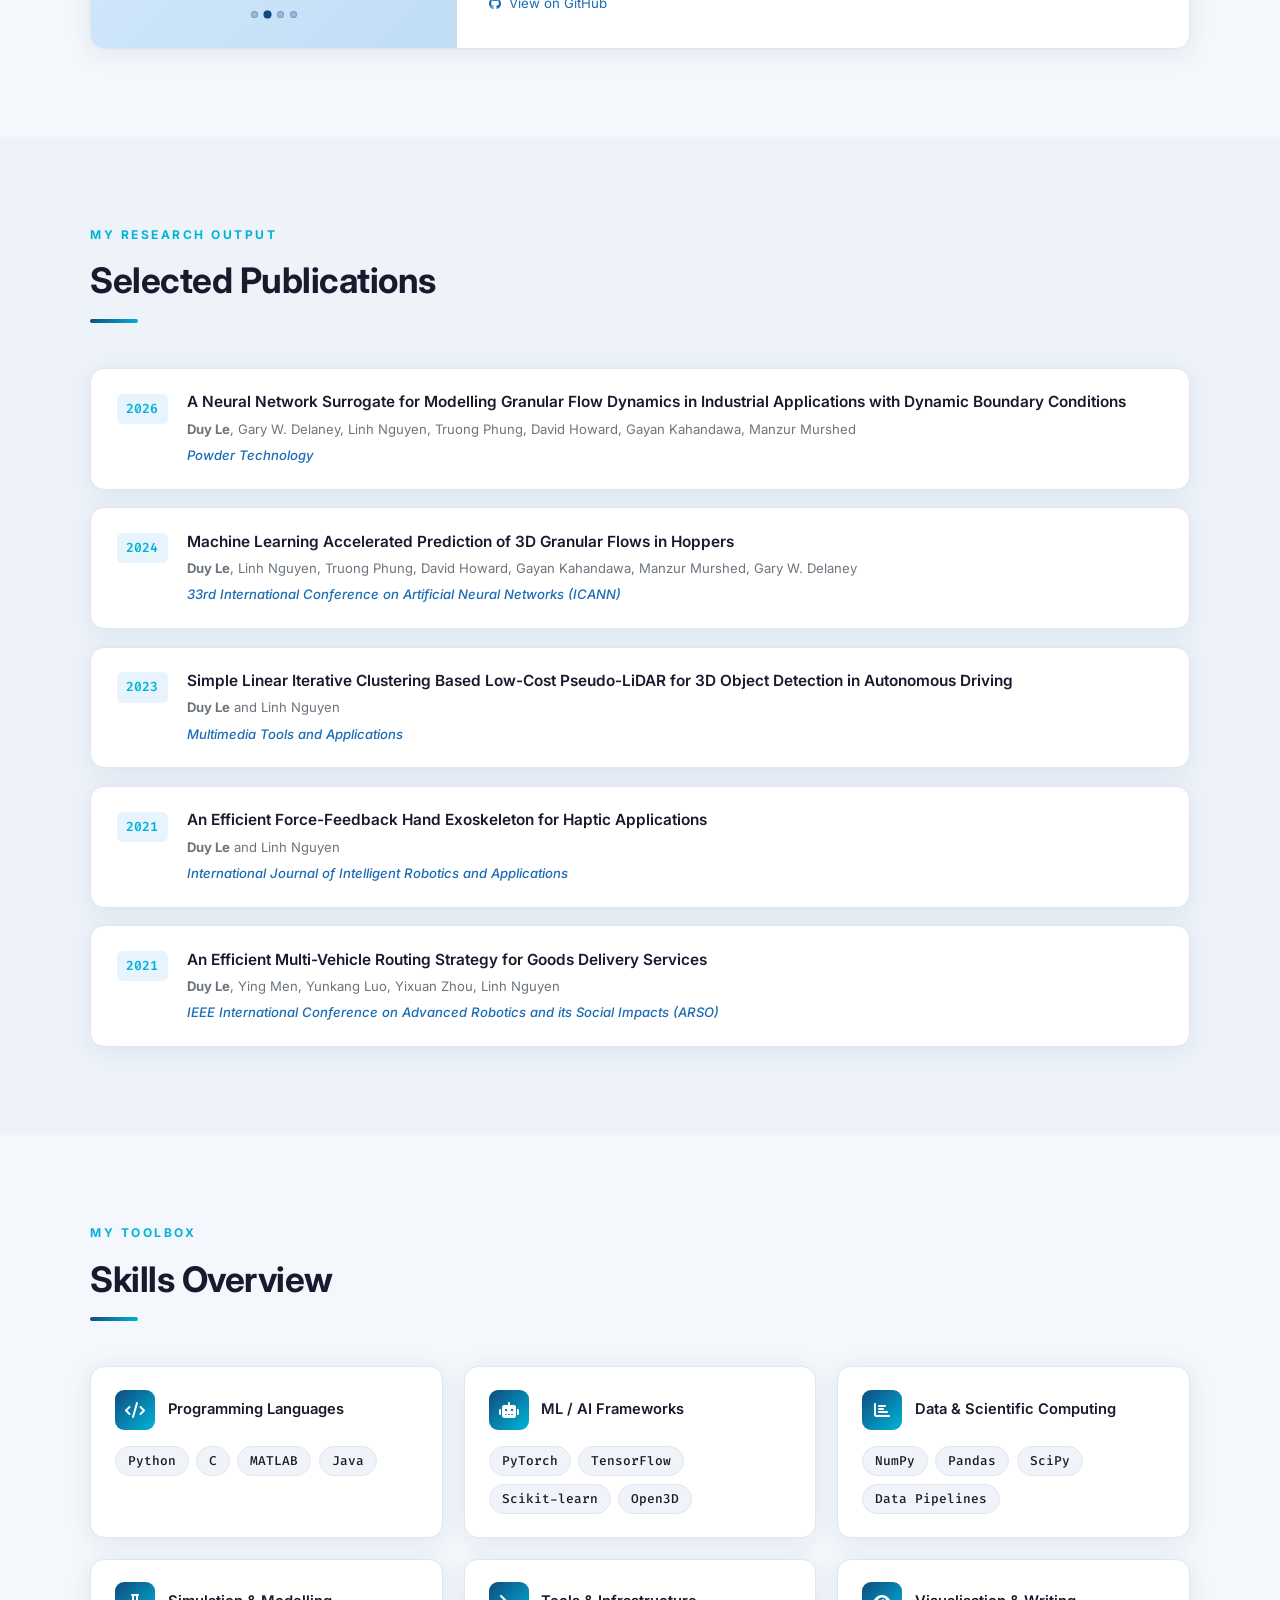
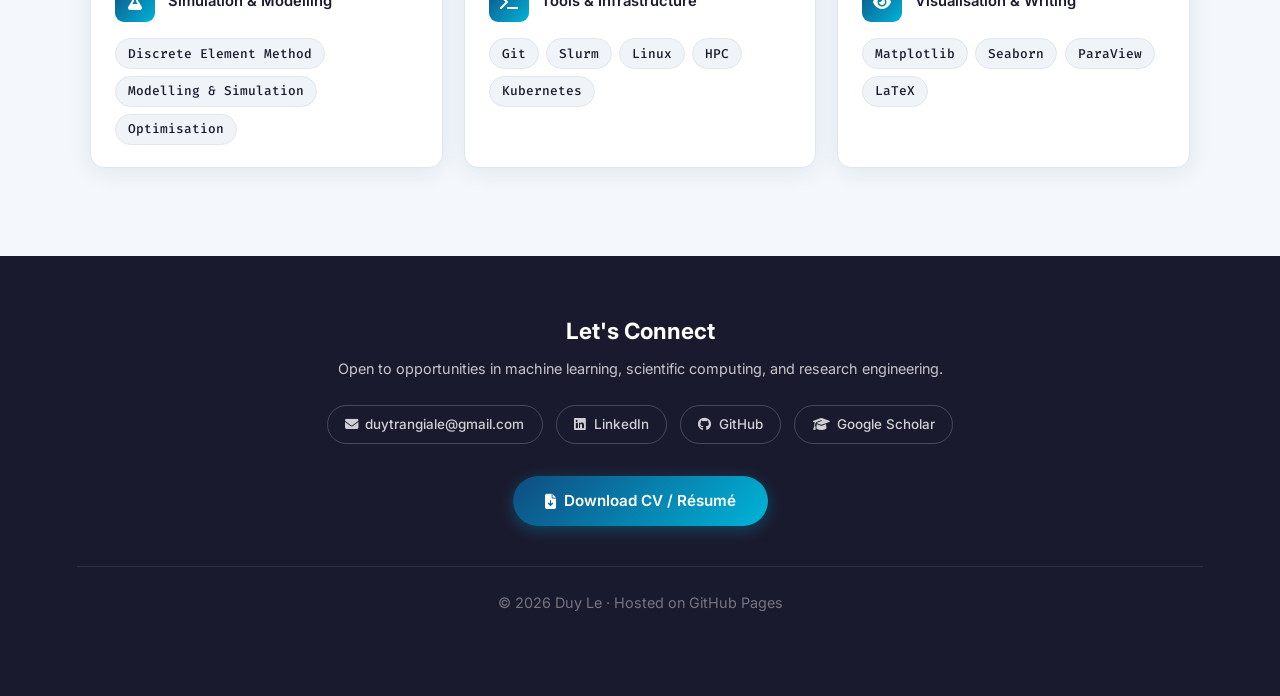
==== commit 77c126f6: "Add repository link to Haptic Hand Exoskeleton project Adds a Repository section pointing to https:/" ====
--- a/index.html
+++ b/index.html
@@ -1168,6 +1168,13 @@
                 A Design of Haptic Hand Exoskeleton for Virtual Reality Applications — ASYU 2021 (IEEE)
               </a>
             </div>
+            <div class="project-pubs">
+              <p>Repository</p>
+              <a href="https://github.com/duytrangiale/HapticExoskeleton" target="_blank">
+                <i class="fa-brands fa-github"></i>
+                View on GitHub
+              </a>
+            </div>
           </div>
         </div>
 
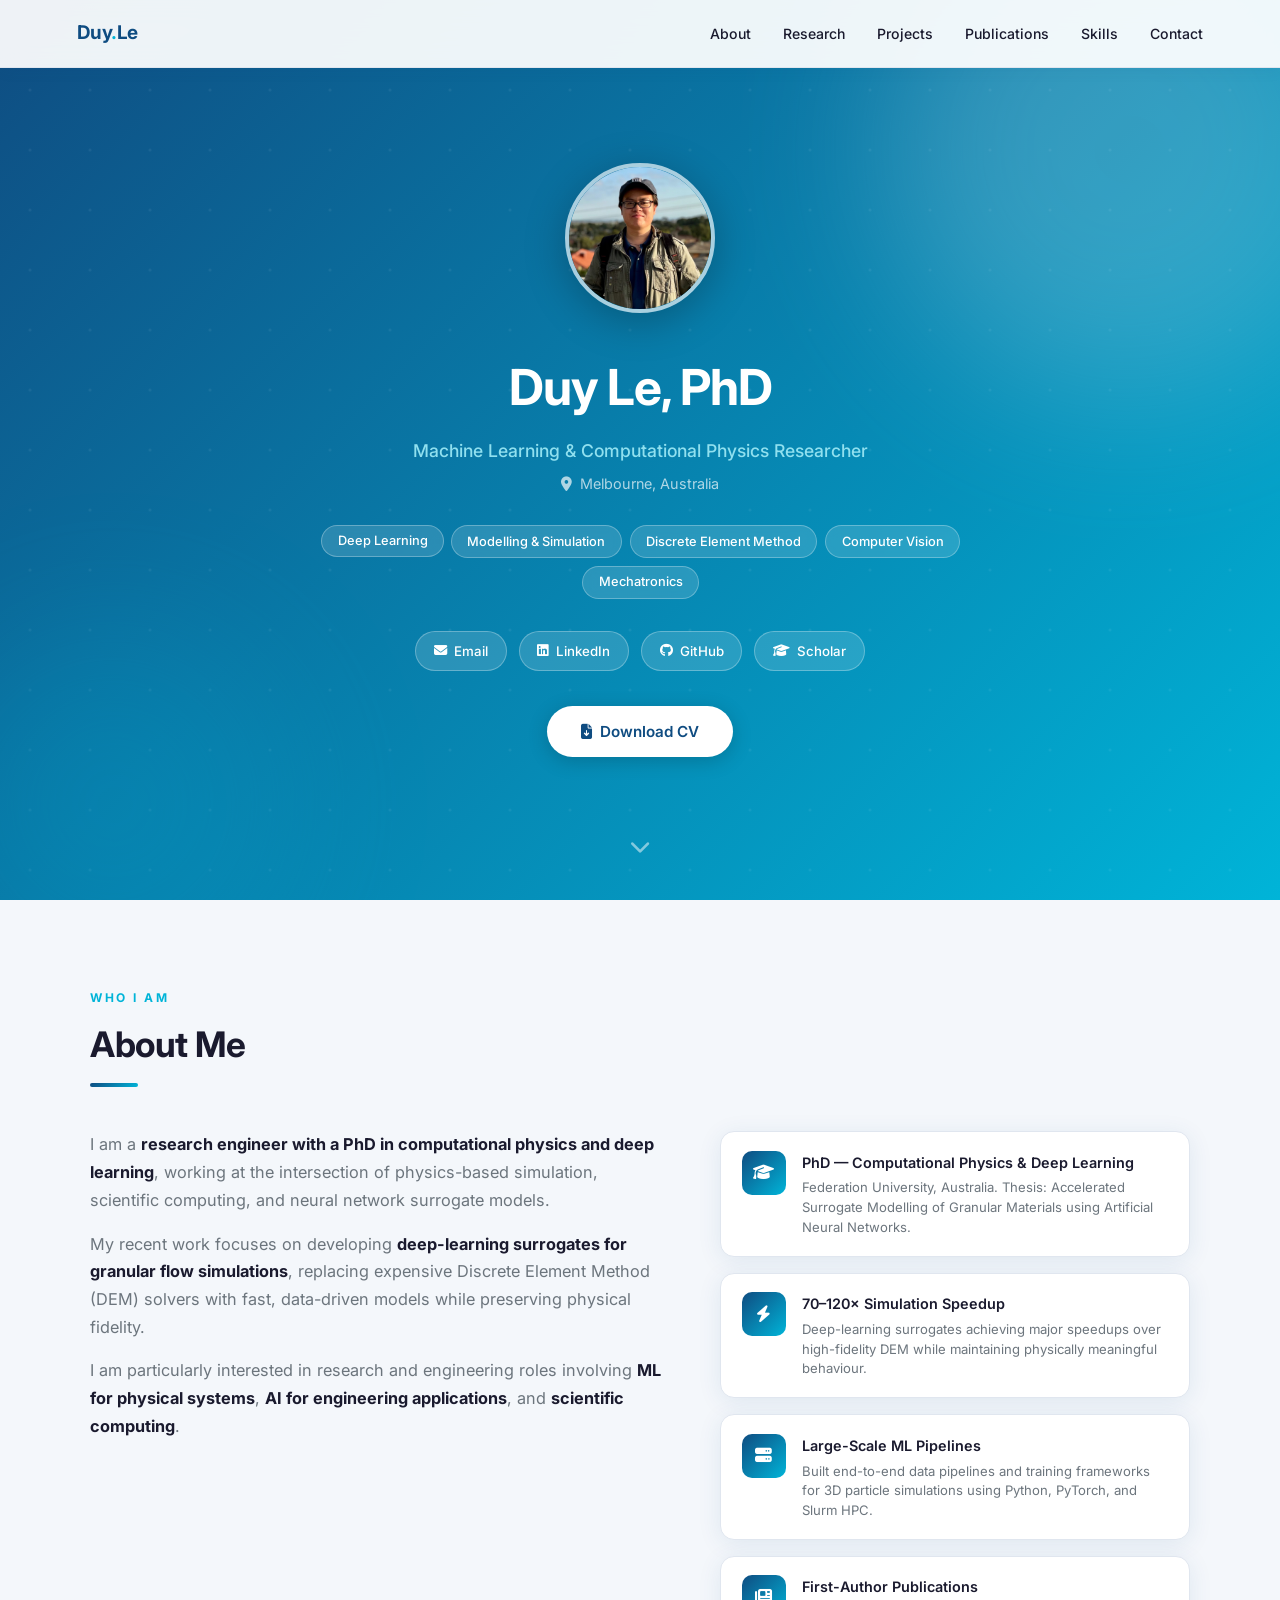
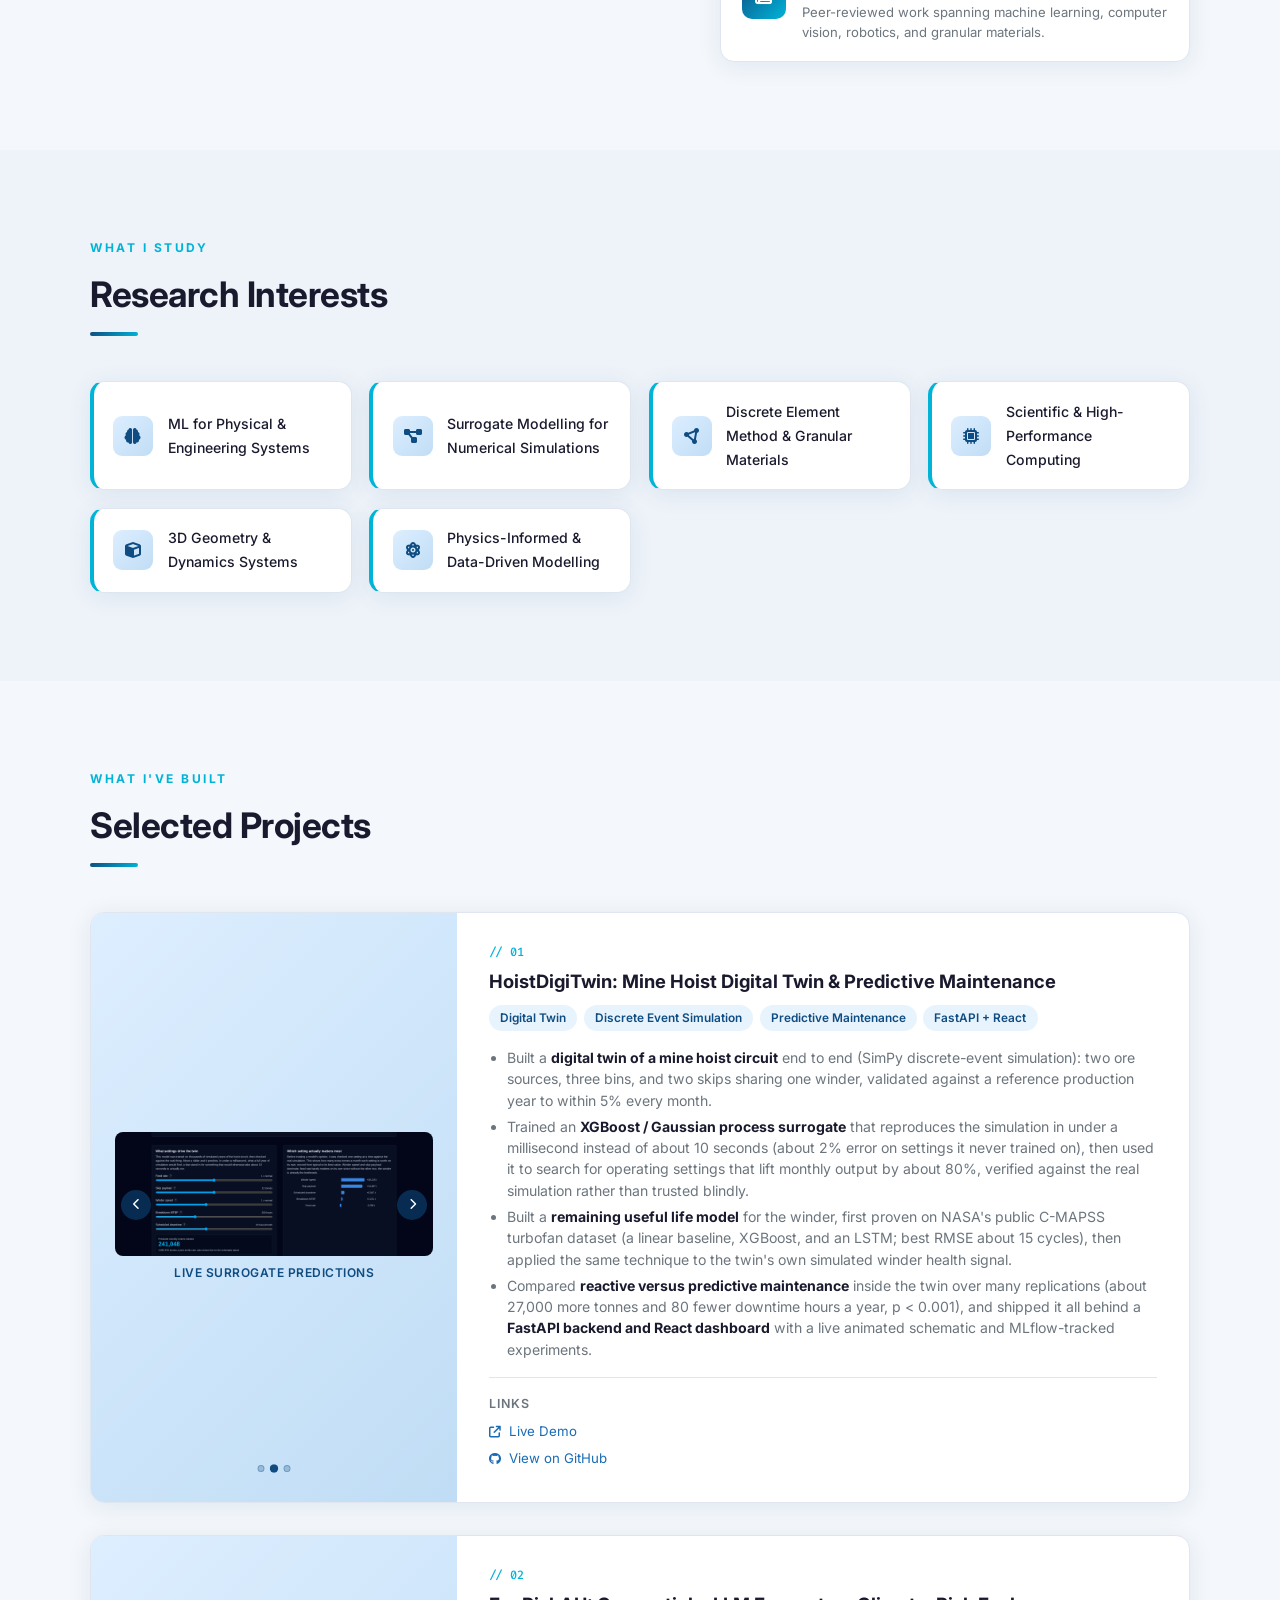
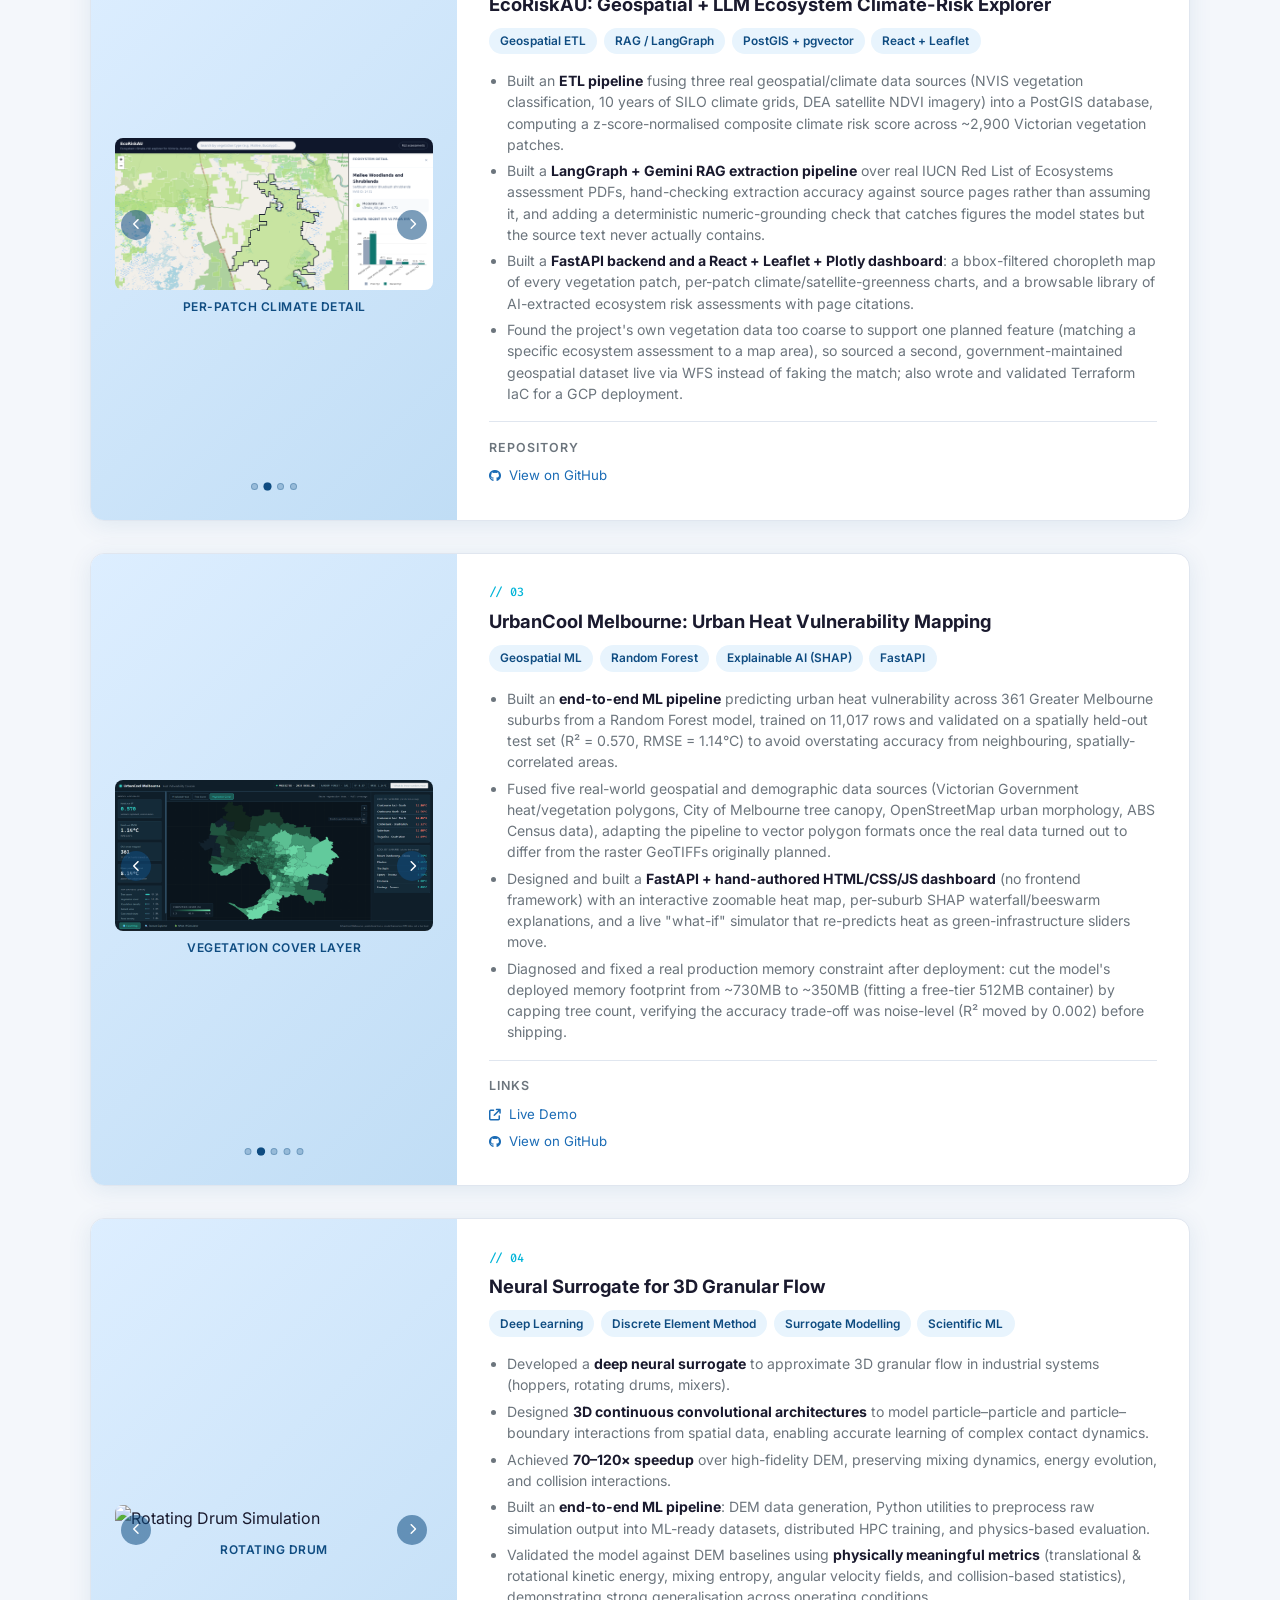
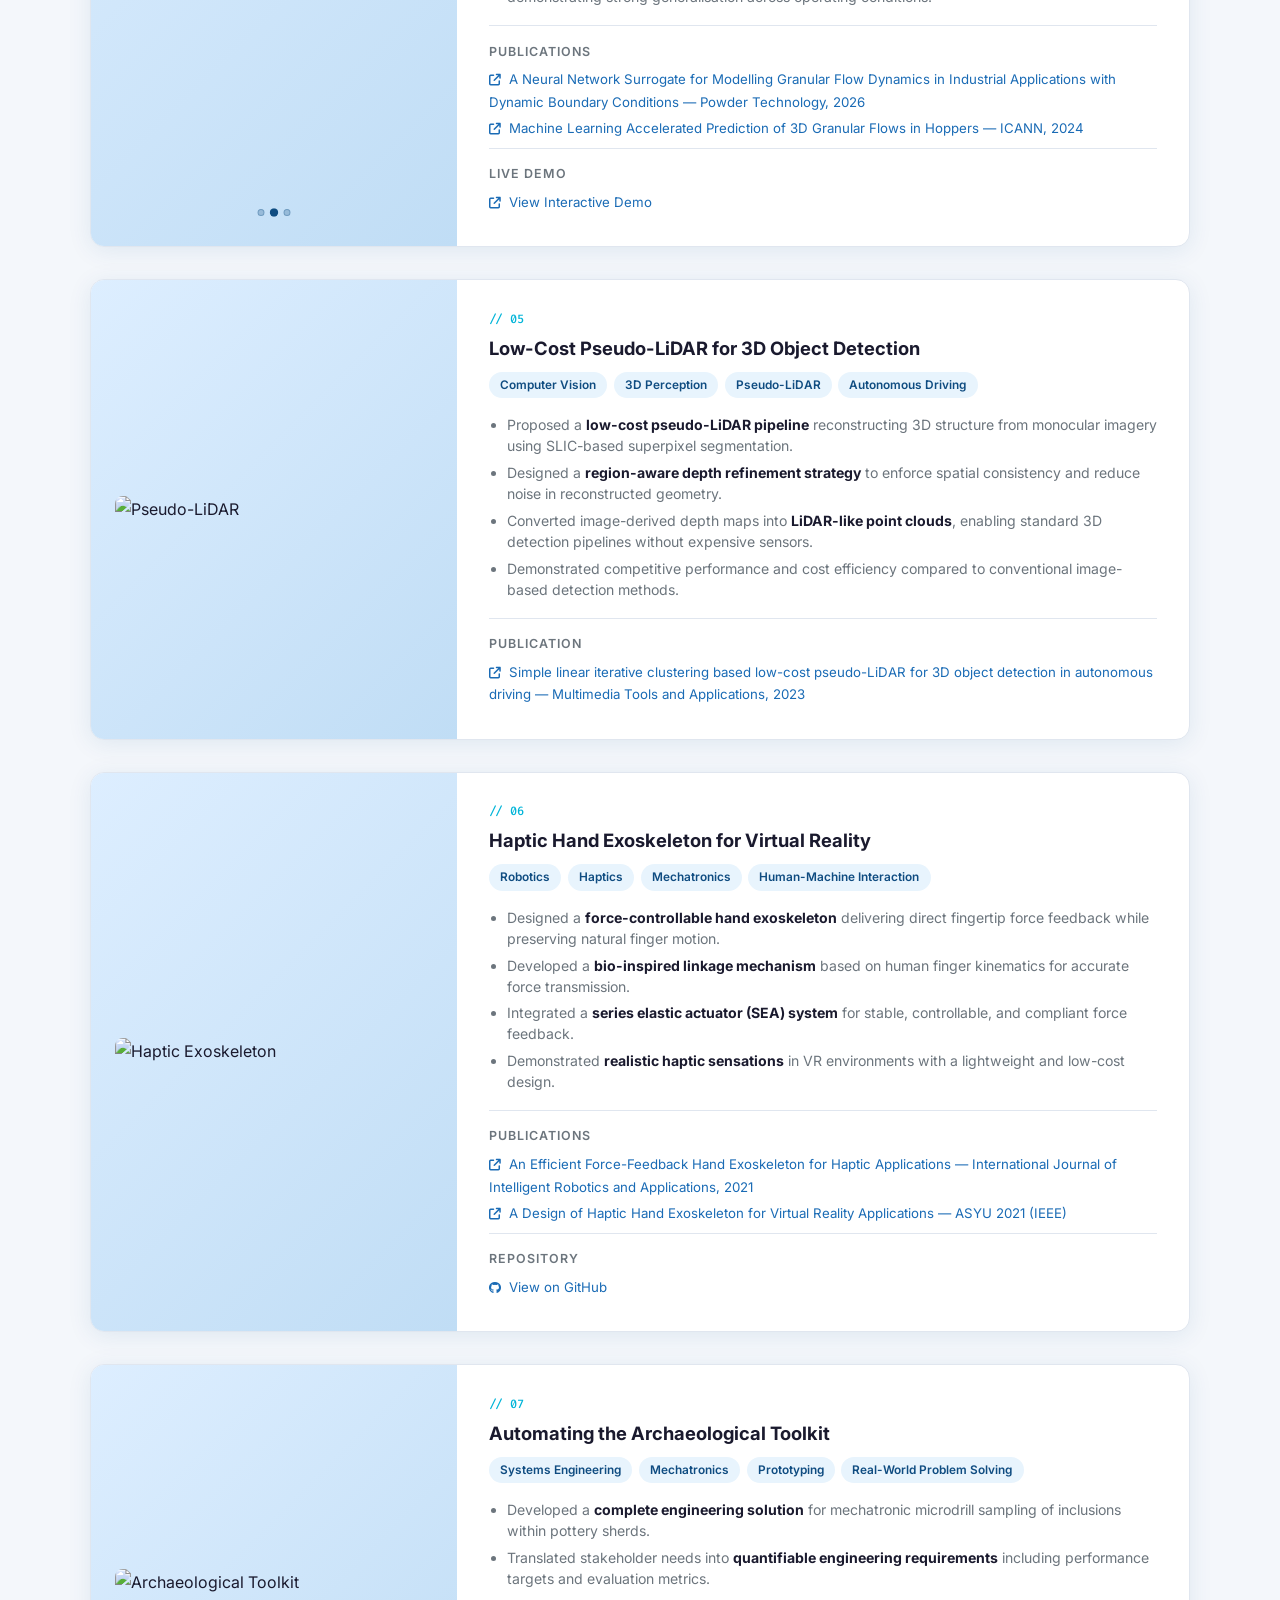
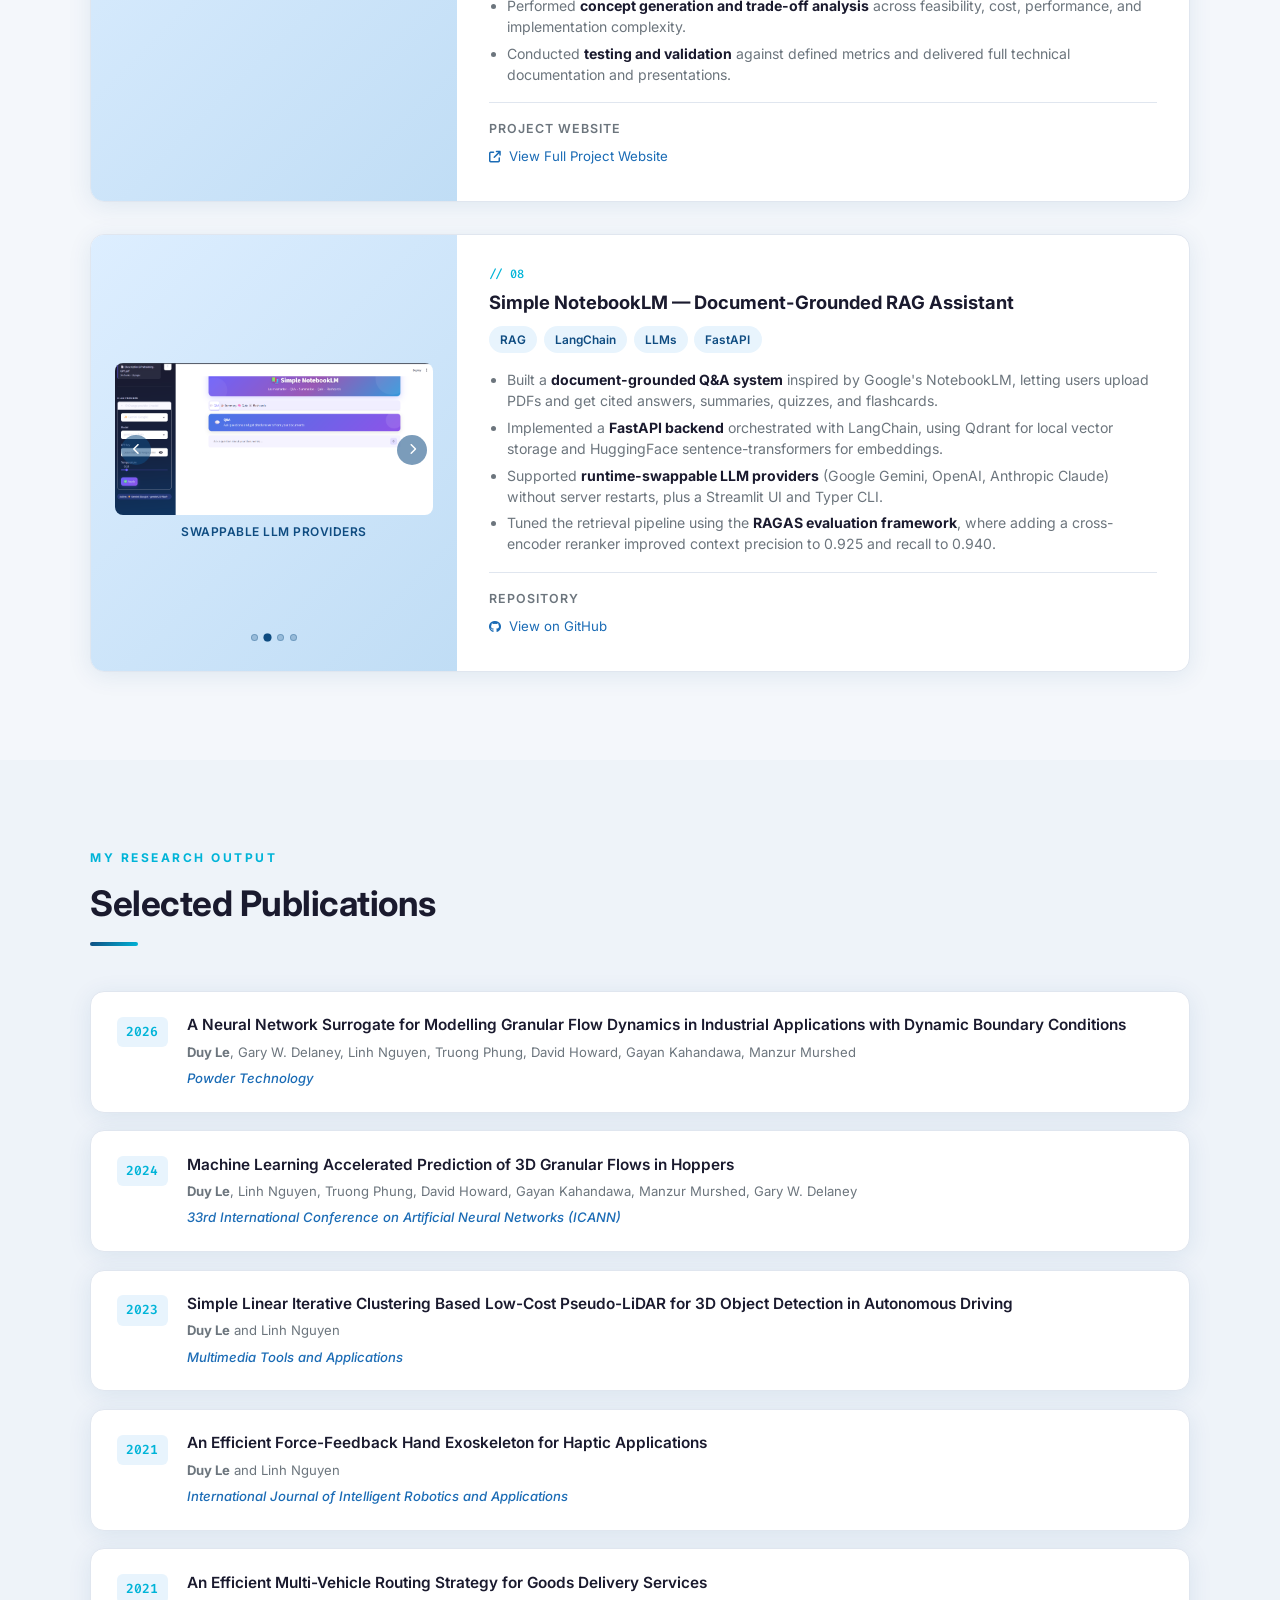
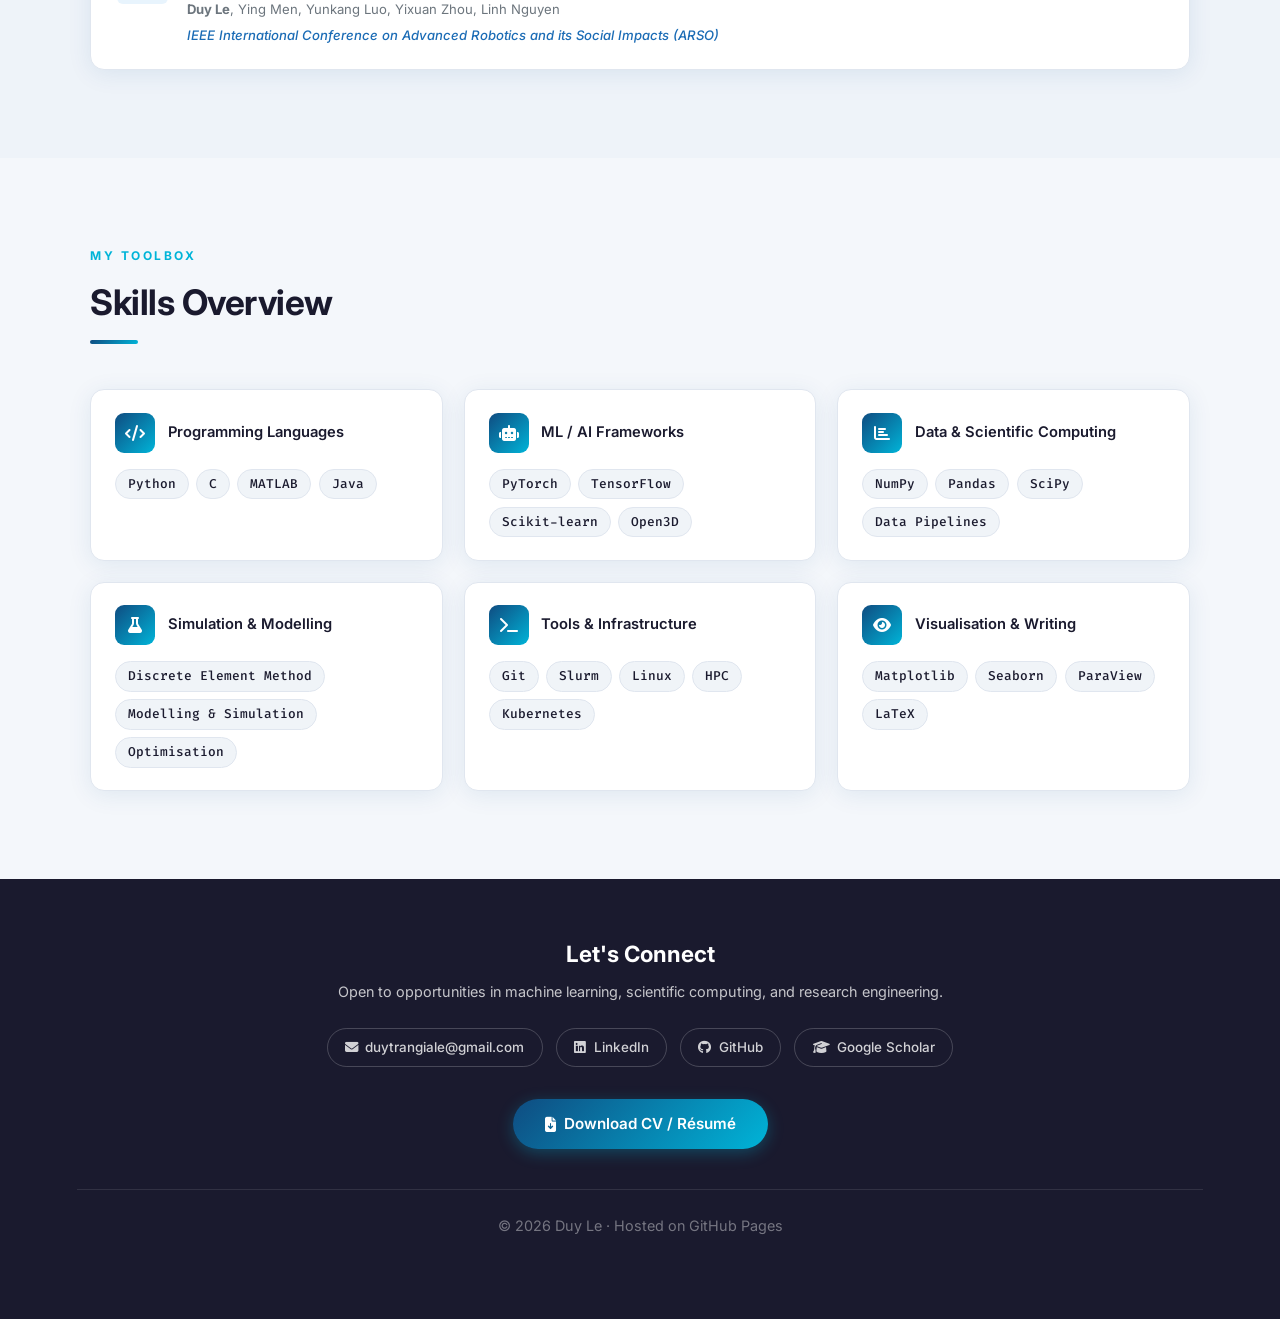
==== commit efd64088: "Add HoistDigiTwin project to top of project list" ====
--- a/index.html
+++ b/index.html
@@ -899,6 +899,70 @@
         <!-- Project 1 -->
         <div class="project-card">
         <div class="project-media">
+          <div class="carousel" id="carousel-hoistdigitwin">
+
+            <div class="carousel-slides">
+              <div class="carousel-slide active">
+                <img src="assets/hoistdigitwin_schematic.png" alt="HoistDigiTwin live schematic of the mine hoist circuit">
+                <span class="carousel-caption">Live Schematic</span>
+              </div>
+              <div class="carousel-slide">
+                <img src="assets/hoistdigitwin_controls.png" alt="HoistDigiTwin surrogate controls and sensitivity chart">
+                <span class="carousel-caption">Live Surrogate Predictions</span>
+              </div>
+              <div class="carousel-slide">
+                <img src="assets/hoistdigitwin_mlflow.png" alt="HoistDigiTwin MLflow experiment comparison">
+                <span class="carousel-caption">MLflow Experiment Tracking</span>
+              </div>
+            </div>
+
+            <button class="carousel-btn carousel-prev" onclick="moveCarousel('carousel-hoistdigitwin', -1)">
+              <i class="fa-solid fa-chevron-left"></i>
+            </button>
+            <button class="carousel-btn carousel-next" onclick="moveCarousel('carousel-hoistdigitwin', 1)">
+              <i class="fa-solid fa-chevron-right"></i>
+            </button>
+
+            <div class="carousel-dots">
+              <span class="carousel-dot active" onclick="goToSlide('carousel-hoistdigitwin', 0)"></span>
+              <span class="carousel-dot"        onclick="goToSlide('carousel-hoistdigitwin', 1)"></span>
+              <span class="carousel-dot"        onclick="goToSlide('carousel-hoistdigitwin', 2)"></span>
+            </div>
+
+          </div>
+        </div>
+        <div class="project-body">
+            <p class="project-number">// 01</p>
+            <h3>HoistDigiTwin: Mine Hoist Digital Twin &amp; Predictive Maintenance</h3>
+            <div class="project-tags">
+              <span class="tag">Digital Twin</span>
+              <span class="tag">Discrete Event Simulation</span>
+              <span class="tag">Predictive Maintenance</span>
+              <span class="tag">FastAPI + React</span>
+            </div>
+            <ul>
+              <li>Built a <strong>digital twin of a mine hoist circuit</strong> end to end (SimPy discrete-event simulation): two ore sources, three bins, and two skips sharing one winder, validated against a reference production year to within 5% every month.</li>
+              <li>Trained an <strong>XGBoost / Gaussian process surrogate</strong> that reproduces the simulation in under a millisecond instead of about 10 seconds (about 2% error on settings it never trained on), then used it to search for operating settings that lift monthly output by about 80%, verified against the real simulation rather than trusted blindly.</li>
+              <li>Built a <strong>remaining useful life model</strong> for the winder, first proven on NASA's public C-MAPSS turbofan dataset (a linear baseline, XGBoost, and an LSTM; best RMSE about 15 cycles), then applied the same technique to the twin's own simulated winder health signal.</li>
+              <li>Compared <strong>reactive versus predictive maintenance</strong> inside the twin over many replications (about 27,000 more tonnes and 80 fewer downtime hours a year, p &lt; 0.001), and shipped it all behind a <strong>FastAPI backend and React dashboard</strong> with a live animated schematic and MLflow-tracked experiments.</li>
+            </ul>
+            <div class="project-pubs">
+              <p>Links</p>
+              <a href="https://hoistdigitwin-frontend.onrender.com" target="_blank">
+                <i class="fa-solid fa-arrow-up-right-from-square"></i>
+                Live Demo
+              </a>
+              <a href="https://github.com/duytrangiale/HoistDigiTwin" target="_blank">
+                <i class="fa-brands fa-github"></i>
+                View on GitHub
+              </a>
+            </div>
+          </div>
+        </div>
+
+        <!-- Project 2 -->
+        <div class="project-card">
+        <div class="project-media">
           <div class="carousel" id="carousel-ecoriskau">
 
             <div class="carousel-slides">
@@ -937,7 +1001,7 @@
           </div>
         </div>
         <div class="project-body">
-            <p class="project-number">// 01</p>
+            <p class="project-number">// 02</p>
             <h3>EcoRiskAU: Geospatial + LLM Ecosystem Climate-Risk Explorer</h3>
             <div class="project-tags">
               <span class="tag">Geospatial ETL</span>
@@ -961,7 +1025,7 @@
           </div>
         </div>
 
-        <!-- Project 2 -->
+        <!-- Project 3 -->
         <div class="project-card">
         <div class="project-media">
           <div class="carousel" id="carousel-urbancool">
@@ -1007,7 +1071,7 @@
           </div>
         </div>
         <div class="project-body">
-            <p class="project-number">// 02</p>
+            <p class="project-number">// 03</p>
             <h3>UrbanCool Melbourne: Urban Heat Vulnerability Mapping</h3>
             <div class="project-tags">
               <span class="tag">Geospatial ML</span>
@@ -1035,7 +1099,7 @@
           </div>
         </div>
 
-        <!-- Project 3 -->
+        <!-- Project 4 -->
         <div class="project-card">
         <div class="project-media">
           <div class="carousel" id="carousel-1">
@@ -1071,7 +1135,7 @@
           </div>
         </div>
         <div class="project-body">
-            <p class="project-number">// 03</p>
+            <p class="project-number">// 04</p>
             <h3>Neural Surrogate for 3D Granular Flow</h3>
             <div class="project-tags">
               <span class="tag">Deep Learning</span>
@@ -1107,13 +1171,13 @@
           </div>
         </div>
 
-        <!-- Project 4 -->
+        <!-- Project 5 -->
         <div class="project-card">
           <div class="project-media">
             <img src="assets/pseudo_lidar.jpg" alt="Pseudo-LiDAR">
           </div>
           <div class="project-body">
-            <p class="project-number">// 04</p>
+            <p class="project-number">// 05</p>
             <h3>Low-Cost Pseudo-LiDAR for 3D Object Detection</h3>
             <div class="project-tags">
               <span class="tag">Computer Vision</span>
@@ -1137,13 +1201,13 @@
           </div>
         </div>
 
-        <!-- Project 5 -->
+        <!-- Project 6 -->
         <div class="project-card">
           <div class="project-media">
             <img src="assets/Exoskeleton.png" alt="Haptic Exoskeleton">
           </div>
           <div class="project-body">
-            <p class="project-number">// 05</p>
+            <p class="project-number">// 06</p>
             <h3>Haptic Hand Exoskeleton for Virtual Reality</h3>
             <div class="project-tags">
               <span class="tag">Robotics</span>
@@ -1178,13 +1242,13 @@
           </div>
         </div>
 
-        <!-- Project 6 -->
+        <!-- Project 7 -->
         <div class="project-card">
           <div class="project-media">
             <img src="assets/Capstone.gif" alt="Archaeological Toolkit">
           </div>
           <div class="project-body">
-            <p class="project-number">// 06</p>
+            <p class="project-number">// 07</p>
             <h3>Automating the Archaeological Toolkit</h3>
             <div class="project-tags">
               <span class="tag">Systems Engineering</span>
@@ -1209,7 +1273,7 @@
           </div>
         </div>
 
-        <!-- Project 7 -->
+        <!-- Project 8 -->
         <div class="project-card">
         <div class="project-media">
           <div class="carousel" id="carousel-6">
@@ -1250,7 +1314,7 @@
           </div>
         </div>
           <div class="project-body">
-            <p class="project-number">// 07</p>
+            <p class="project-number">// 08</p>
             <h3>Simple NotebookLM — Document-Grounded RAG Assistant</h3>
             <div class="project-tags">
               <span class="tag">RAG</span>
@@ -1508,6 +1572,7 @@
     autoAdvance('carousel-urbancool', 3000);
     autoAdvance('carousel-6', 3000);
     autoAdvance('carousel-ecoriskau', 3000);
+    autoAdvance('carousel-hoistdigitwin', 3000);
 
     // --- Back to top ---
     const btn = document.getElementById('back-to-top');
